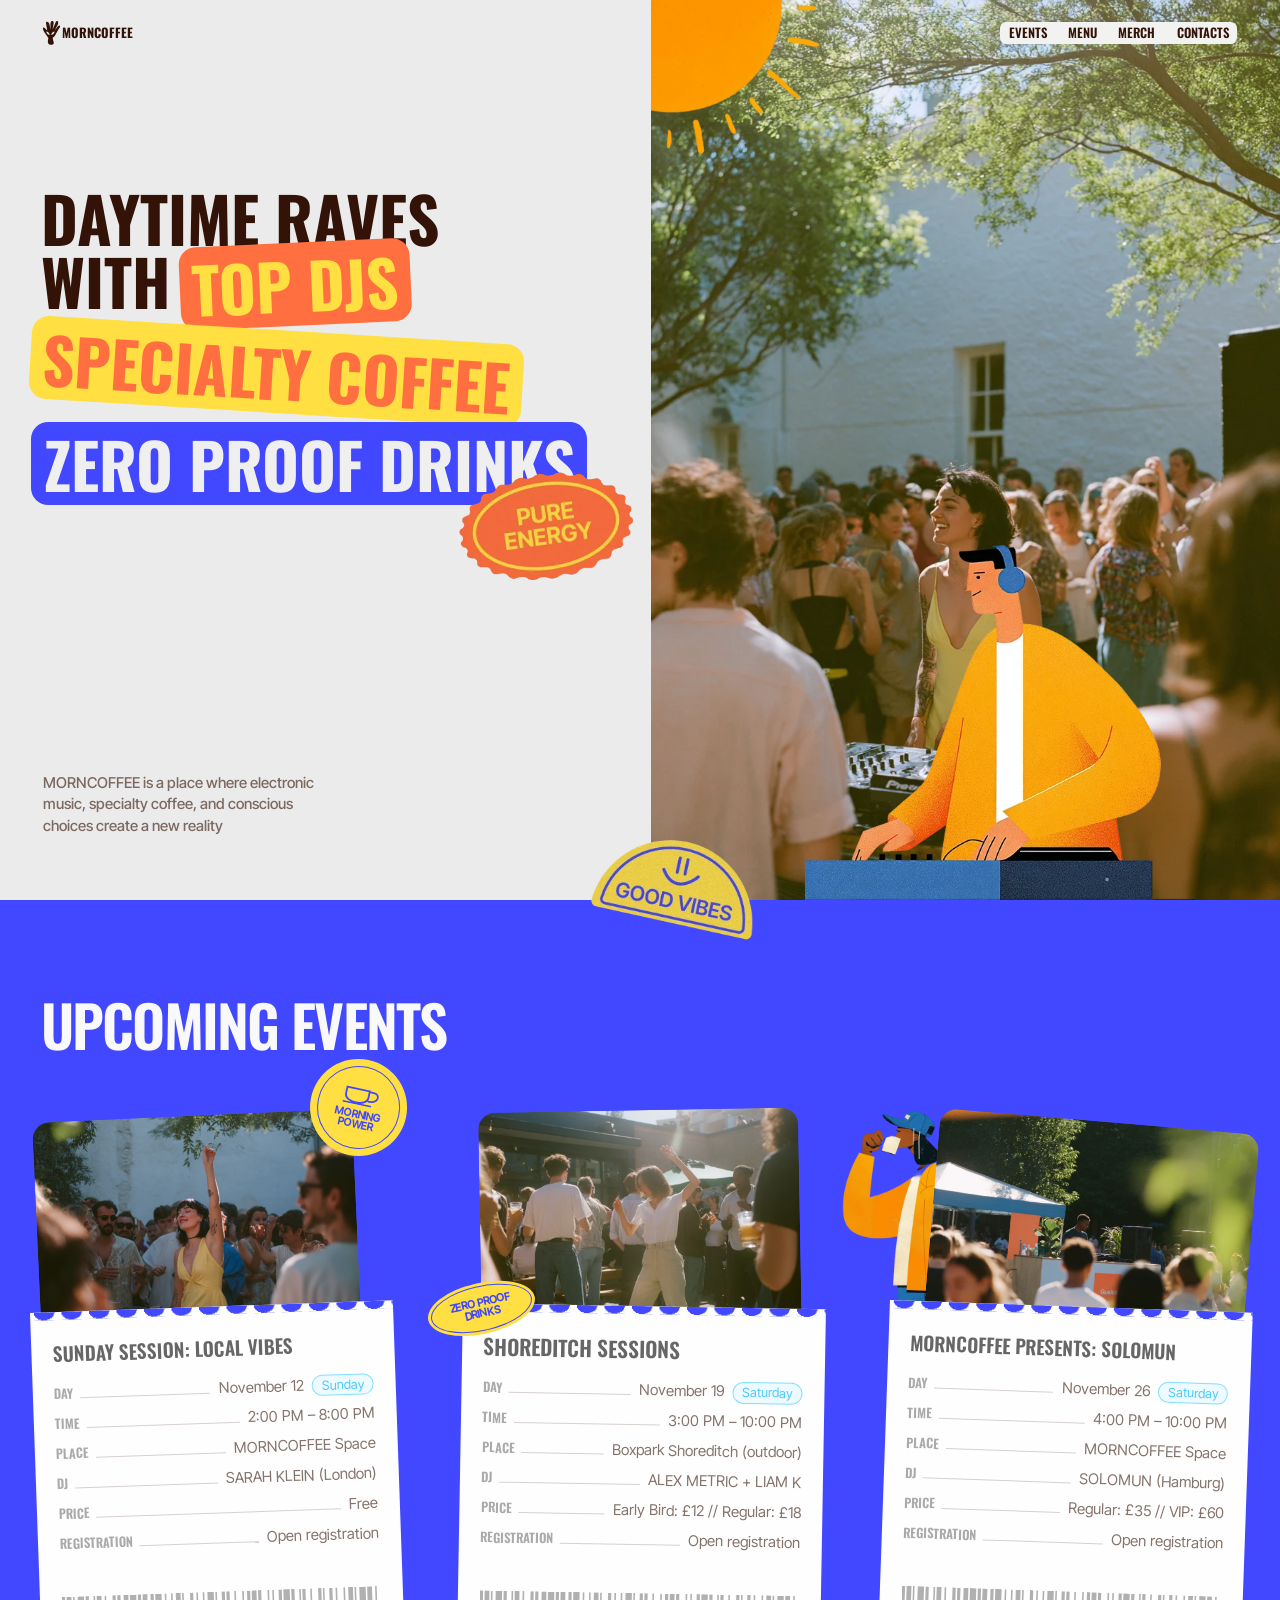
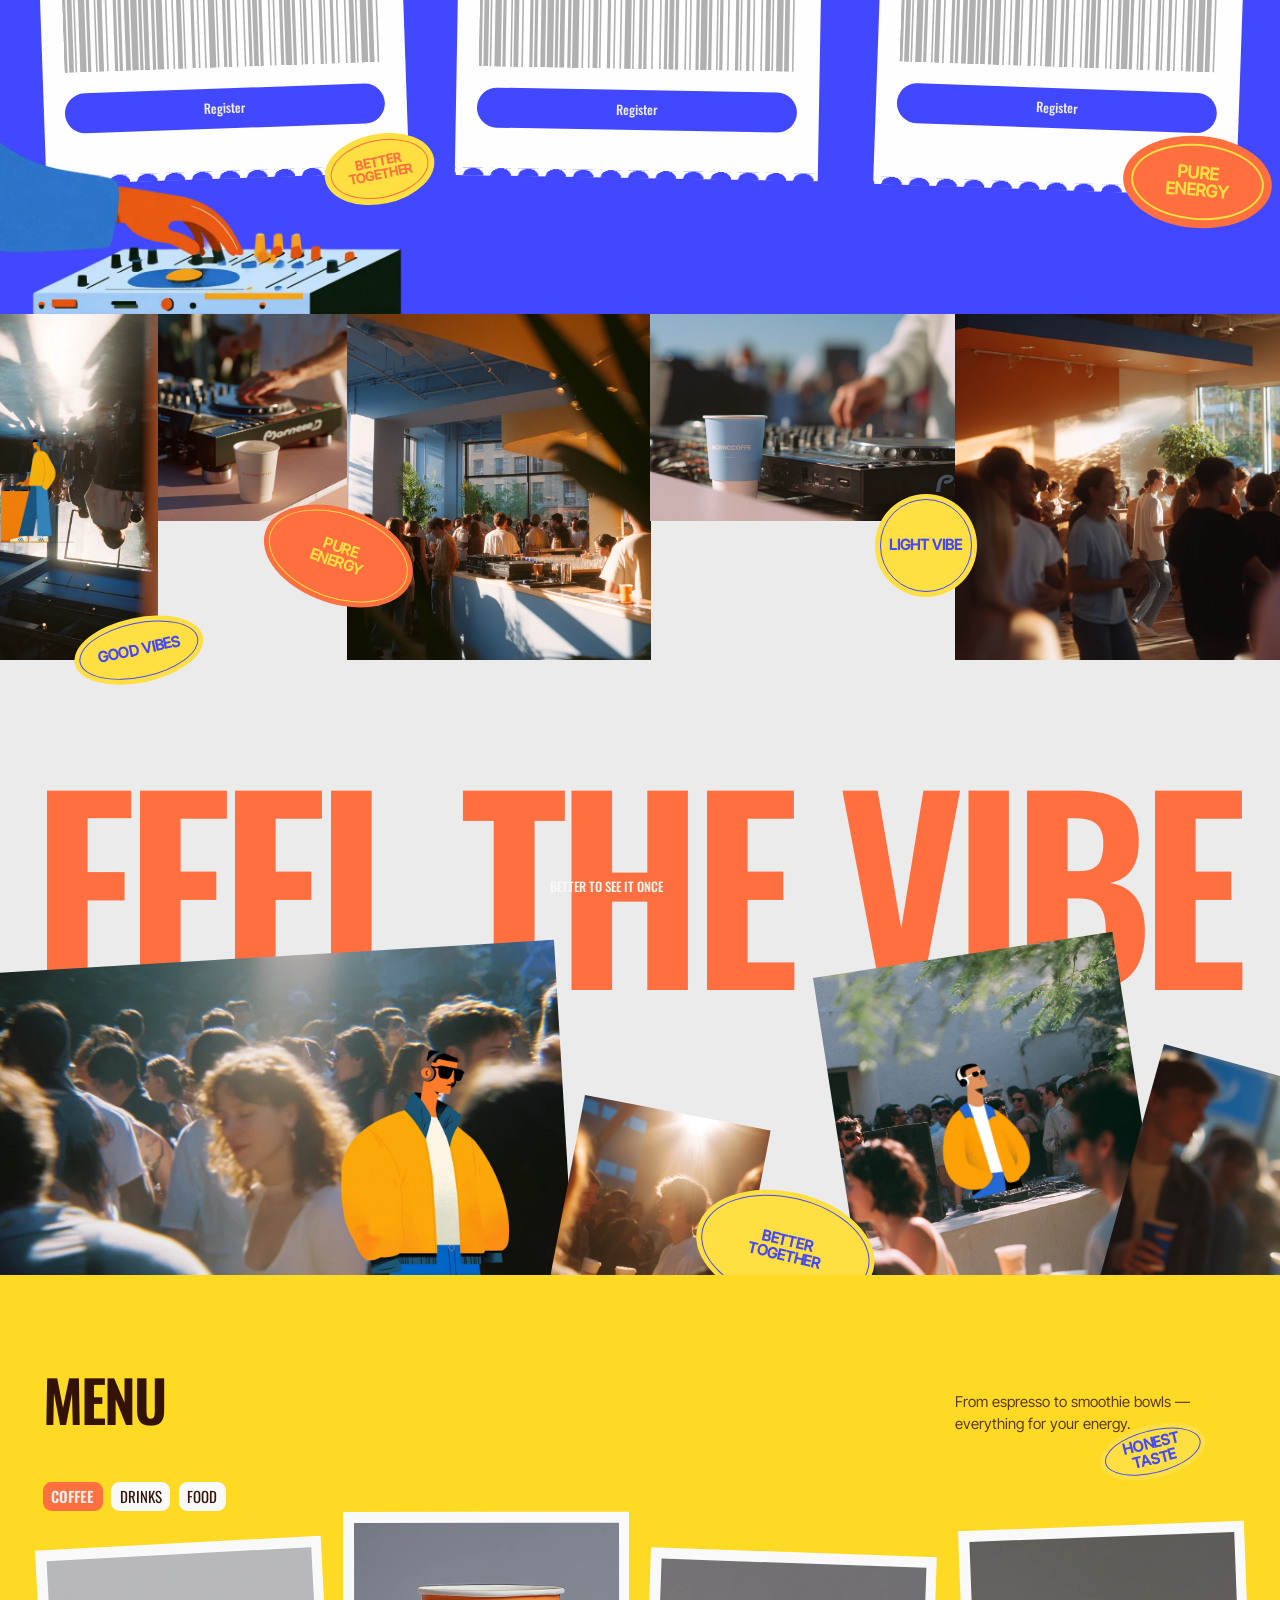
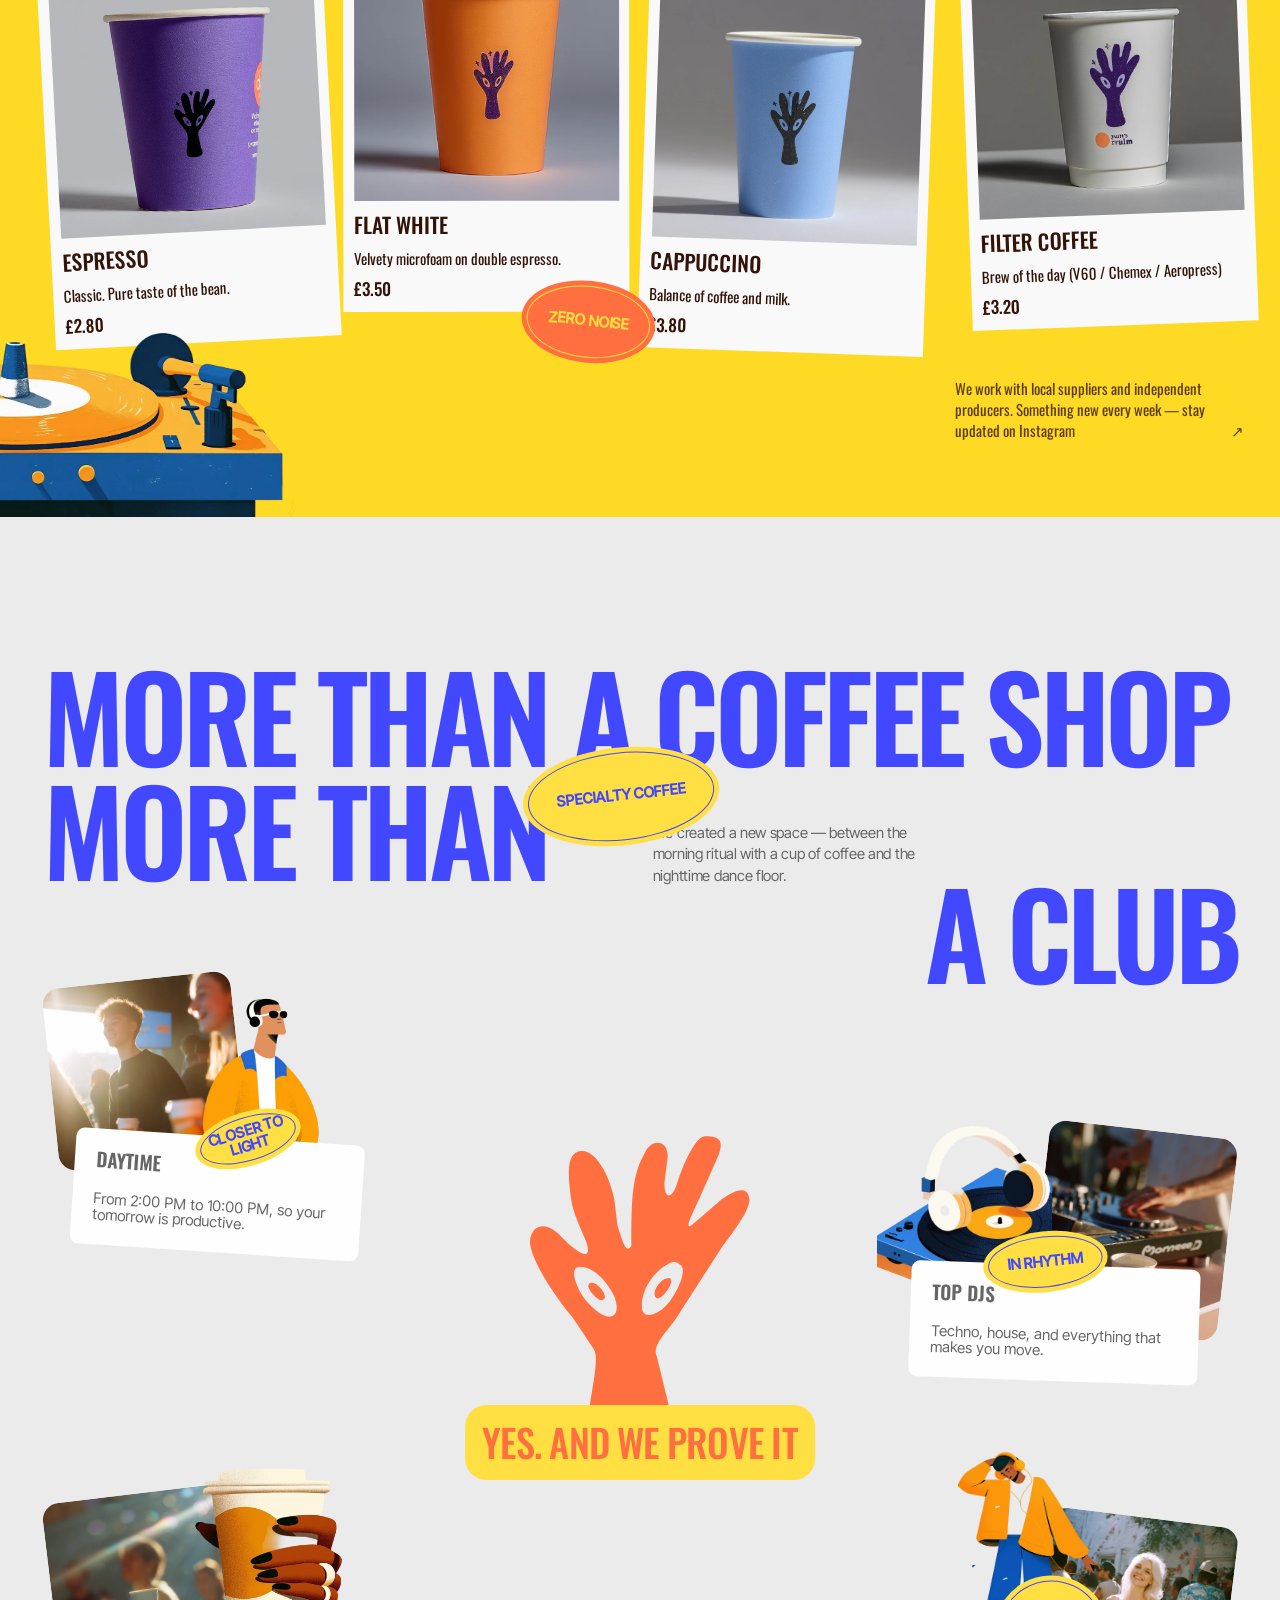
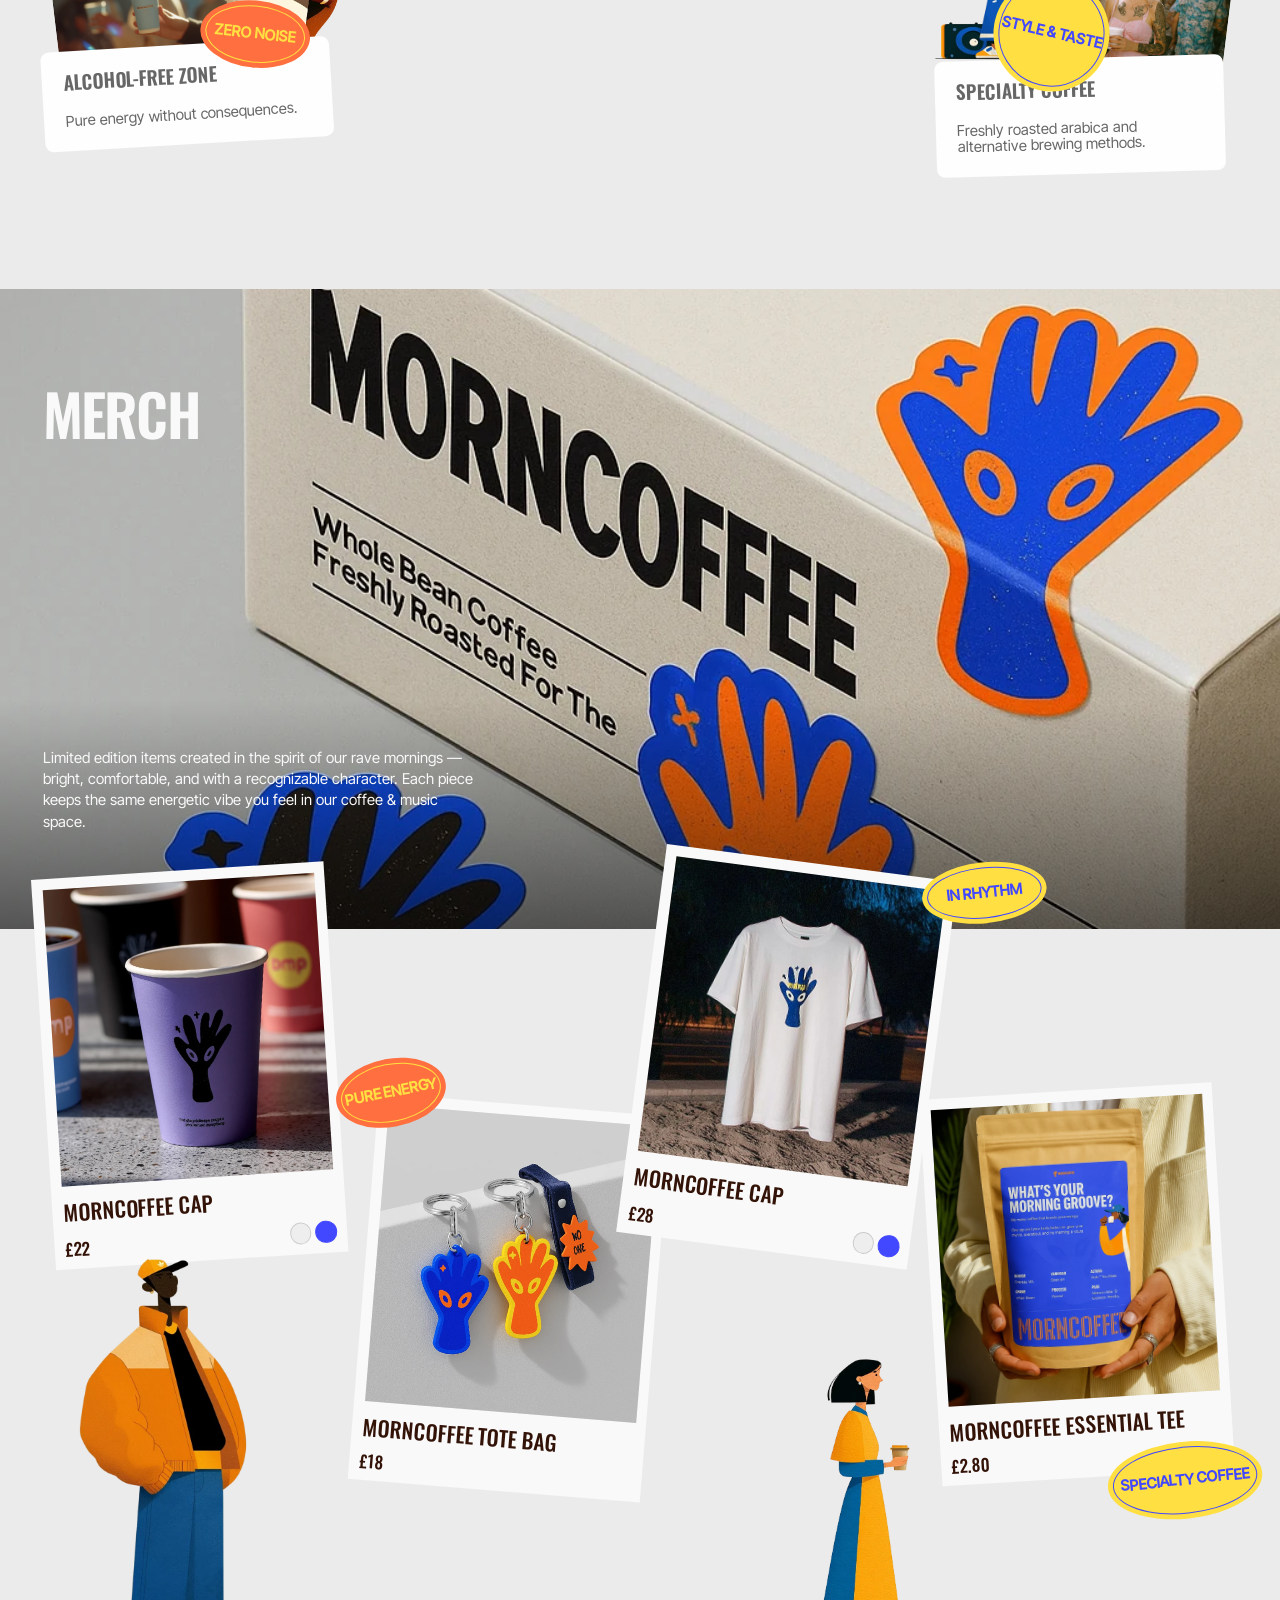
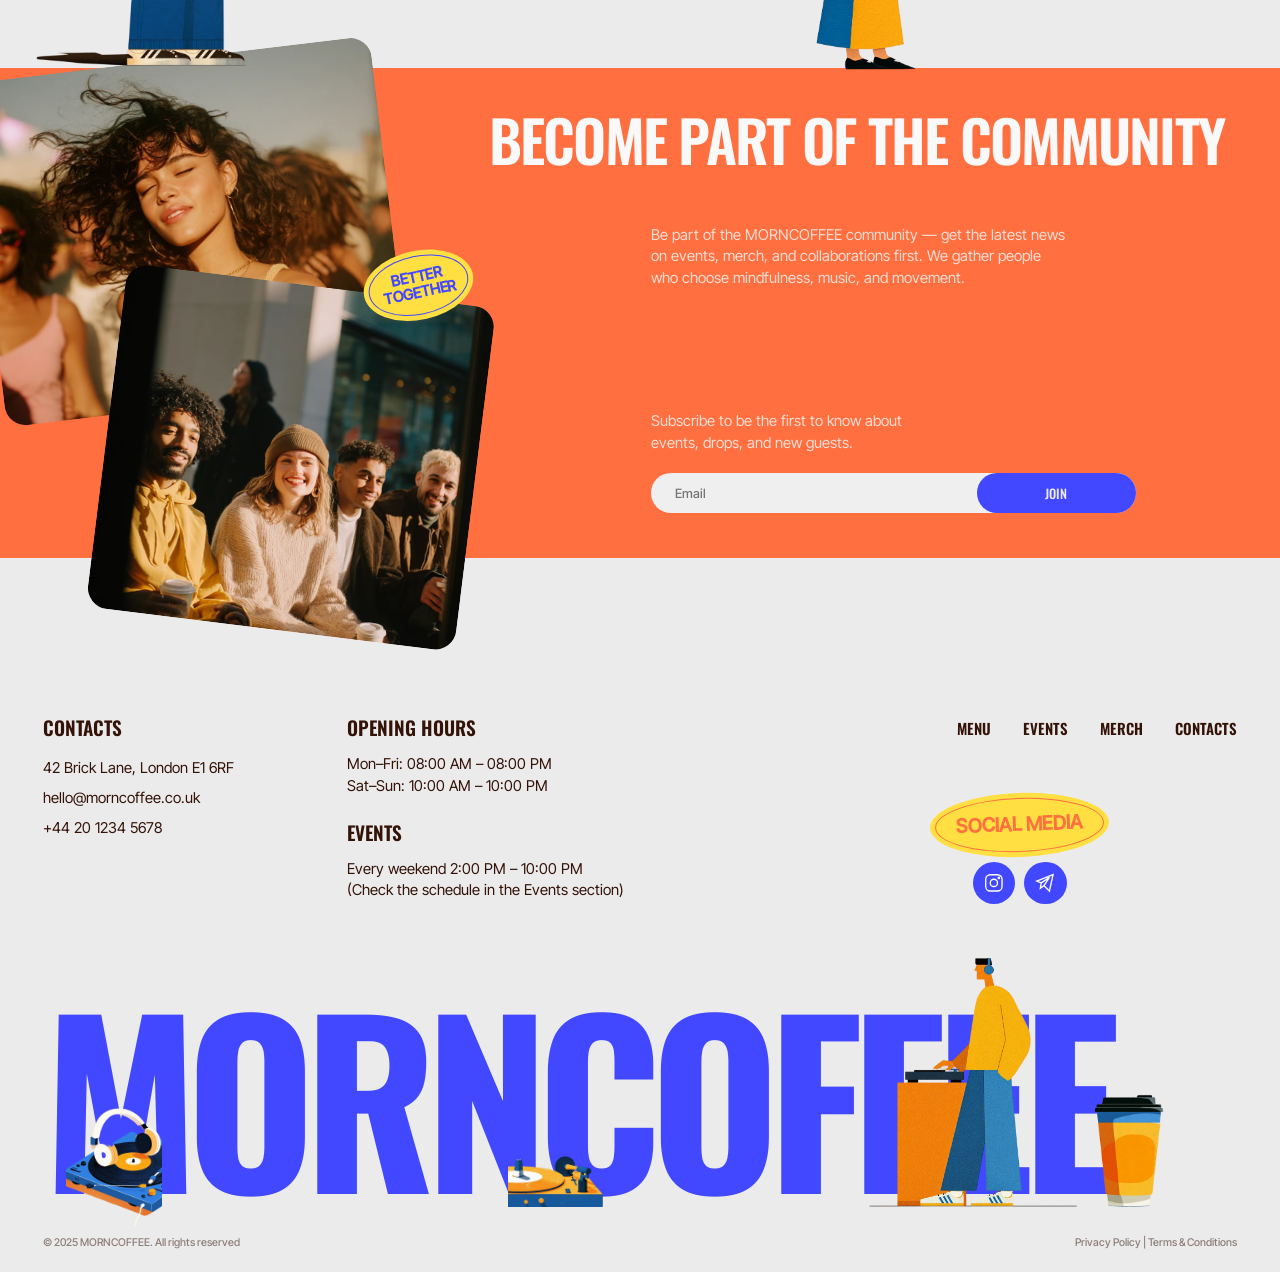
==== index.html @ 31399061 "Version 1: MORNCOFFEE responsive website with event and merch popups" ====
<!doctype html>
<html lang="en">
<head>
  <meta charset="utf-8">
  <meta name="viewport" content="width=device-width, initial-scale=1">
  <meta name="theme-color" content="#ebebeb">
  <meta name="description" content="MORNCOFFEE — daytime raves, top DJs, specialty coffee and zero proof drinks.">
  <title>MORNCOFFEE — Daytime raves & specialty coffee</title>
  <link rel="preload" href="assets/oswald-bold.ttf" as="font" type="font/ttf" crossorigin>
  <link rel="stylesheet" href="styles.css">
  <link rel="stylesheet" href="events.css">
  <link rel="stylesheet" href="page.css">
  <link rel="stylesheet" href="responsive.css">
  <link rel="stylesheet" href="popups.css">
</head>
<body id="top">
  <main>
    <section class="hero" aria-labelledby="hero-title">
      <header class="header">
        <a class="brand" href="./" aria-label="MORNCOFFEE home">
          <svg aria-hidden="true" viewBox="0 0 16 22"><path fill="currentColor" d="M5 21c-1-1 0-4 0-5L1 10C-1 7 0 5 2 7l2 2-1-6C2 0 5 0 6 3l1 5V3c0-4 3-4 3-1l-1 6 3-7c1-2 3-1 2 2l-3 6 3-4c2-2 3 0 1 2l-4 7-2 2 1 4c1 3-4 3-5 1Z"/><path fill="#ebebeb" d="M4 10c-2-1 0 3 2 3 1 0-1-3-2-3m6 0c2-1 0 3-2 3-1 0 1-3 2-3"/></svg>
          <span>MORNCOFFEE</span>
        </a>
        <nav aria-label="Main navigation">
          <a href="#events">Events</a>
          <a href="#menu">Menu</a>
          <a href="#merch">Merch</a>
          <a href="#contacts">Contacts</a>
        </nav>
      </header>
      <div class="copy">
        <h1 id="hero-title">
          <span class="intro">Daytime raves with</span>
          <span class="label djs">top DJs</span>
          <span class="label specialty">specialty coffee</span>
          <span class="label zero">zero proof drinks</span>
        </h1>
        <img class="flower" src="assets/flower.webp" alt="" width="196" height="143">
        <p class="description">MORNCOFFEE is a place where electronic music, specialty coffee, and conscious choices create a new reality</p>
      </div>
      <div class="collage" role="img" aria-label="An open-air daytime rave with an illustrated DJ, sunshine and colorful stickers">
        <img class="rave" src="assets/rave.webp" alt="" width="590" height="600" fetchpriority="high">
        <div class="hand"></div>
        <img class="coffee" src="assets/coffee.webp" alt="" width="379" height="344">
      </div>
      <img class="sticker" src="assets/sticker.webp" alt="" width="170" height="110">
    </section>
    <section class="events" id="events" aria-labelledby="events-title">
      <h2 id="events-title">Upcoming events</h2>
      <img class="event-character" src="assets/event-character.webp" alt="" loading="lazy">
      <div class="event-cards">
        <article class="event-card event-sunday" aria-labelledby="title-sunday">
          <img class="event-photo" src="assets/event-sunday.webp" alt="Sunday Session: Local Vibes" width="300" height="209" loading="lazy">
          <div class="ticket">
            <h3 id="title-sunday">Sunday Session: Local Vibes</h3>
            <dl class="event-details">
              <div><dt>Day</dt><dd>November 12 <span class="day-badge">Sunday</span></dd></div>
              <div><dt>Time</dt><dd>2:00 PM – 8:00 PM</dd></div>
              <div><dt>Place</dt><dd>MORNCOFFEE Space</dd></div>
              <div><dt>DJ</dt><dd>SARAH KLEIN (London)</dd></div>
              <div><dt>Price</dt><dd>Free</dd></div>
              <div><dt>Registration</dt><dd>Open registration</dd></div>
            </dl>
            <div class="barcode" aria-hidden="true"></div>
            <button class="register" type="button" data-event="sunday" aria-label="Register for Sunday Session: Local Vibes">Register</button>
          </div>
        </article>
        <article class="event-card event-shoreditch" aria-labelledby="title-shoreditch">
          <img class="event-photo" src="assets/event-shoreditch.webp" alt="Shoreditch Sessions" width="300" height="209" loading="lazy">
          <div class="ticket">
            <h3 id="title-shoreditch">Shoreditch Sessions</h3>
            <dl class="event-details">
              <div><dt>Day</dt><dd>November 19 <span class="day-badge">Saturday</span></dd></div>
              <div><dt>Time</dt><dd>3:00 PM – 10:00 PM</dd></div>
              <div><dt>Place</dt><dd>Boxpark Shoreditch (outdoor)</dd></div>
              <div><dt>DJ</dt><dd>ALEX METRIC + LIAM K</dd></div>
              <div><dt>Price</dt><dd>Early Bird: £12 // Regular: £18</dd></div>
              <div><dt>Registration</dt><dd>Open registration</dd></div>
            </dl>
            <div class="barcode" aria-hidden="true"></div>
            <button class="register" type="button" data-event="shoreditch" aria-label="Register for Shoreditch Sessions">Register</button>
          </div>
        </article>
        <article class="event-card event-solomun" aria-labelledby="title-solomun">
          <img class="event-photo" src="assets/event-solomun.webp" alt="MORNCOFFEE Presents: Solomun" width="300" height="209" loading="lazy">
          <div class="ticket">
            <h3 id="title-solomun">MORNCOFFEE Presents: Solomun</h3>
            <dl class="event-details">
              <div><dt>Day</dt><dd>November 26 <span class="day-badge">Saturday</span></dd></div>
              <div><dt>Time</dt><dd>4:00 PM – 10:00 PM</dd></div>
              <div><dt>Place</dt><dd>MORNCOFFEE Space</dd></div>
              <div><dt>DJ</dt><dd>SOLOMUN (Hamburg)</dd></div>
              <div><dt>Price</dt><dd>Regular: £35 // VIP: £60</dd></div>
              <div><dt>Registration</dt><dd>Open registration</dd></div>
            </dl>
            <div class="barcode" aria-hidden="true"></div>
            <button class="register" type="button" data-event="solomun" aria-label="Register for MORNCOFFEE Presents: Solomun">Register</button>
          </div>
        </article>
      </div>
      <span class="event-sticker morning" aria-hidden="true"><svg viewBox="0 0 42 23"><path d="M3 5h26v8c0 10-26 10-26 0Zm26 1h5c8 0 8 11-5 11M1 22h33" fill="none" stroke="currentColor" stroke-width="2"/></svg><span>Morning<br>Power</span></span>
      <span class="event-sticker proof" aria-hidden="true">Zero proof<br>drinks</span>
      <span class="event-sticker together" aria-hidden="true">Better<br>Together</span>
      <span class="event-sticker energy" aria-hidden="true">Pure<br>Energy</span>
      <div class="event-turntable" aria-hidden="true"></div>
    </section>
<section class="vibe canvas-section" id="vibe" aria-labelledby="vibe-title"><img class="art-layer vibe-top photo" src="assets/vibe-left.webp" alt="" loading="lazy" style="--x:12.33333cqw;--y:27.00000cqw;--w:21.41667cqw;--h:27.00000cqw;--r:180deg"><img class="art-layer vibe-top photo" src="assets/vibe-coffee.webp" alt="" loading="lazy" style="--x:12.33333cqw;--y:0.00000cqw;--w:14.75000cqw;--h:16.16667cqw;--r:0deg"><img class="art-layer vibe-top photo" src="assets/vibe-dj.webp" alt="" loading="lazy" style="--x:27.08333cqw;--y:0.00000cqw;--w:23.75000cqw;--h:27.00000cqw;--r:0deg"><img class="art-layer vibe-top photo" src="assets/vibe-crowd.webp" alt="" loading="lazy" style="--x:50.75000cqw;--y:0.00000cqw;--w:23.83333cqw;--h:16.16667cqw;--r:0deg"><img class="art-layer vibe-top photo" src="assets/vibe-party.webp" alt="" loading="lazy" style="--x:74.58333cqw;--y:0.00000cqw;--w:29.00000cqw;--h:27.00000cqw;--r:0deg"><img class="art-layer ornament" src="assets/character-dance.webp" alt="" loading="lazy" style="--x:-1.75000cqw;--y:8.25000cqw;--w:8.33333cqw;--h:11.00000cqw;--r:0deg"><h2 id="vibe-title">Feel the vibe</h2><p class="vibe-caption">Better to see it once</p><img class="art-layer vibe-bottom photo" src="assets/vibe-bottom-left.webp" alt="" loading="lazy" style="--x:-4.16667cqw;--y:51.75000cqw;--w:47.50000cqw;--h:27.00000cqw;--r:-3.41deg"><img class="art-layer vibe-bottom photo" src="assets/vibe-bottom-middle.webp" alt="" loading="lazy" style="--x:45.68750cqw;--y:61.01083cqw;--w:14.75000cqw;--h:19.16667cqw;--r:10.84deg"><img class="art-layer vibe-bottom photo" src="assets/vibe-bottom-right.webp" alt="" loading="lazy" style="--x:63.50000cqw;--y:51.88000cqw;--w:23.66667cqw;--h:27.00000cqw;--r:-8.8deg"><img class="art-layer vibe-bottom photo" src="assets/vibe-edge.webp" alt="" loading="lazy" style="--x:90.97417cqw;--y:57.01083cqw;--w:23.75000cqw;--h:22.50000cqw;--r:15.4deg"><img class="art-layer ornament" src="assets/character-vibe.webp" alt="" loading="lazy" style="--x:26.50000cqw;--y:56.33333cqw;--w:14.13333cqw;--h:18.75000cqw;--r:0deg"><img class="art-layer ornament" src="assets/character-cup.webp" alt="" loading="lazy" style="--x:70.58333cqw;--y:58.17917cqw;--w:9.00417cqw;--h:11.95333cqw;--r:-14.01deg"><span class="decal art-layer round" aria-hidden="true" style="--x:68.33333cqw;--y:14.08333cqw;--w:8.00000cqw;--h:8.00000cqw;--r:0deg">Light vibe</span><span class="decal art-layer orange" aria-hidden="true" style="--x:21.91667cqw;--y:13.41667cqw;--w:12.00000cqw;--h:7.41667cqw;--r:19deg">Pure<br>energy</span><span class="decal art-layer " aria-hidden="true" style="--x:5.33333cqw;--y:24.83333cqw;--w:10.25000cqw;--h:5.08333cqw;--r:-12deg">Good vibes</span><span class="decal art-layer " aria-hidden="true" style="--x:55.50000cqw;--y:67.08333cqw;--w:14.16667cqw;--h:8.91667cqw;--r:13deg">Better<br>together</span></section>
<section class="menu-section canvas-section" id="menu" aria-labelledby="menu-title">
<h2 class="section-title" id="menu-title">Menu</h2>
<p class="menu-intro">From espresso to smoothie bowls — everything for your energy.</p>
<div class="menu-tabs" role="tablist" aria-label="Menu categories">
<button id="tab-coffee" role="tab" aria-selected="true" aria-controls="menu-coffee" data-category="coffee">Coffee</button>
<button id="tab-drinks" role="tab" aria-selected="false" aria-controls="menu-drinks" tabindex="-1" data-category="drinks">Drinks</button>
<button id="tab-food" role="tab" aria-selected="false" aria-controls="menu-food" tabindex="-1" data-category="food">Food</button>
</div><div class="menu-grid" id="menu-coffee" role="tabpanel" aria-labelledby="tab-coffee"><article class="menu-card"><div class="menu-photo espresso" role="img" aria-label="Espresso" style="background-image:url(assets/espresso.webp)"></div><h3>Espresso</h3><p>Classic. Pure taste of the bean.</p><span class="price">£2.80</span></article><article class="menu-card"><div class="menu-photo flat-white" role="img" aria-label="Flat White" style="background-image:url(assets/flat-white.webp)"></div><h3>Flat White</h3><p>Velvety microfoam on double espresso.</p><span class="price">£3.50</span></article><article class="menu-card"><div class="menu-photo cappuccino" role="img" aria-label="Cappuccino" style="background-image:url(assets/cappuccino.webp)"></div><h3>Cappuccino</h3><p>Balance of coffee and milk.</p><span class="price">£3.80</span></article><article class="menu-card"><div class="menu-photo filter" role="img" aria-label="Filter Coffee" style="background-image:url(assets/filter.webp)"></div><h3>Filter Coffee</h3><p>Brew of the day (V60 / Chemex / Aeropress)</p><span class="price">£3.20</span></article></div><div class="menu-empty" id="menu-drinks" role="tabpanel" aria-labelledby="tab-drinks" hidden><h3>Zero proof drinks</h3><p>Drinks menu coming soon.</p></div><div class="menu-empty" id="menu-food" role="tabpanel" aria-labelledby="tab-food" hidden><h3>Food</h3><p>Food menu coming soon.</p></div>
<p class="menu-note">We work with local suppliers and independent producers. Something new every week — stay updated on Instagram <span aria-hidden="true">↗</span></p><img class="art-layer menu-illustration ornament" src="assets/character-menu.webp" alt="" loading="lazy" style="--x:-1.50000cqw;--y:50.08333cqw;--w:26.33333cqw;--h:15.91667cqw;--r:0deg"><span class="decal art-layer " aria-hidden="true" style="--x:85.50000cqw;--y:12.83333cqw;--w:8.41667cqw;--h:4.16667cqw;--r:-14deg">Honest taste</span><span class="decal art-layer orange" aria-hidden="true" style="--x:41.08333cqw;--y:46.83333cqw;--w:10.50000cqw;--h:6.41667cqw;--r:6deg">Zero noise</span></section>
<section class="about canvas-section" id="about" aria-labelledby="about-title">
<h2 id="about-title"><span>More than a coffee shop</span><span>More than</span><span>a club</span></h2>
<p class="about-intro">We created a new space — between the morning ritual with a cup of coffee and the nighttime dance floor.</p>
<div class="mascot"><svg viewBox="0 0 206 283" aria-hidden="true"><path fill="currentColor" fill-rule="evenodd" d="M164 0C157 0 146 19 138 44C134 58 126 61 126 44L129 20C130 3 114 2 108 15C96 36 95 55 95 103C90 111 87 99 82 84L79 59C74 35 61 13 48 14C34 15 35 35 39 62C42 77 50 91 53 100C59 119 44 109 30 95C17 80 2 81 0 98C-1 113 22 149 40 170L60 200C65 209 58 235 55 261C52 282 81 285 109 282C134 282 137 275 130 252L119 207C113 195 132 181 142 163L180 104C194 85 209 66 205 56C202 46 190 52 180 59L151 84C145 87 151 75 159 58L175 22C184 2 176 0 164 0ZM129 120C113 129 104 147 105 161C105 172 120 169 131 155C140 143 148 123 140 120C136 117 133 118 129 120ZM45 123C37 124 43 144 55 157C73 177 87 171 79 150C73 137 58 120 45 123ZM126 134C118 139 114 149 119 152C124 154 138 134 130 133ZM55 139C52 142 66 159 70 152C72 147 60 133 55 139Z"/></svg></div>
<p class="about-proof">Yes. And we prove it</p><img class="art-layer about-image day-image photo" src="assets/about-day.webp" alt="" loading="lazy" style="--x:3.16667cqw;--y:36.97417cqw;--w:14.75000cqw;--h:14.26500cqw;--r:-6.06deg"><img class="art-layer ornament" src="assets/character-cup.webp" alt="" loading="lazy" style="--x:14.33333cqw;--y:35.50000cqw;--w:12.11333cqw;--h:16.08167cqw;--r:0deg"><img class="art-layer about-image dj-image photo" src="assets/vibe-coffee.webp" alt="" loading="lazy" style="--x:82.13500cqw;--y:47.00000cqw;--w:14.75000cqw;--h:15.84000cqw;--r:6.53deg"><img class="art-layer ornament" src="assets/character-music.webp" alt="" loading="lazy" style="--x:68.50000cqw;--y:46.08333cqw;--w:13.66667cqw;--h:18.16667cqw;--r:0deg"><img class="art-layer about-image drink-image photo" src="assets/about-drink.webp" alt="" loading="lazy" style="--x:3.16667cqw;--y:77.16833cqw;--w:14.75000cqw;--h:14.26500cqw;--r:-6.82deg"><img class="art-layer ornament" src="assets/character-drink.webp" alt="" loading="lazy" style="--x:14.50000cqw;--y:73.41667cqw;--w:13.50000cqw;--h:14.25000cqw;--r:0deg"><img class="art-layer about-image coffee-image photo" src="assets/about-coffee.webp" alt="" loading="lazy" style="--x:82.22167cqw;--y:77.25000cqw;--w:14.75000cqw;--h:11.95167cqw;--r:7.07deg"><img class="art-layer ornament" src="assets/character-coffee.webp" alt="" loading="lazy" style="--x:72.33333cqw;--y:71.33333cqw;--w:14.50000cqw;--h:19.16667cqw;--r:0deg"><article class="about-card about-day"><h3>Daytime</h3><p>From 2:00 PM to 10:00 PM, so your tomorrow is productive.</p></article><article class="about-card about-djs"><h3>Top DJs</h3><p>Techno, house, and everything that makes you move.</p></article><article class="about-card about-drink"><h3>Alcohol-free zone</h3><p>Pure energy without consequences.</p></article><article class="about-card about-coffee"><h3>Specialty coffee</h3><p>Freshly roasted arabica and alternative brewing methods.</p></article><span class="decal art-layer " aria-hidden="true" style="--x:40.50000cqw;--y:18.83333cqw;--w:15.41667cqw;--h:7.66667cqw;--r:-6deg">Specialty coffee</span><span class="decal art-layer " aria-hidden="true" style="--x:76.58333cqw;--y:56.33333cqw;--w:9.75000cqw;--h:4.75000cqw;--r:-6deg">In rhythm</span><span class="decal art-layer " aria-hidden="true" style="--x:14.66667cqw;--y:47.83333cqw;--w:8.50000cqw;--h:4.25000cqw;--r:-17deg">Closer to light</span><span class="decal art-layer orange" aria-hidden="true" style="--x:15.91667cqw;--y:84.25000cqw;--w:8.58333cqw;--h:5.25000cqw;--r:6deg">Zero noise</span><span class="decal art-layer round" aria-hidden="true" style="--x:78.75000cqw;--y:81.83333cqw;--w:9.08333cqw;--h:9.08333cqw;--r:13deg">Style & taste</span></section>
<section class="merch canvas-section" id="merch" aria-labelledby="merch-title">
<div class="merch-cover"></div><h2 class="section-title" id="merch-title">Merch</h2>
<p class="merch-intro">Limited edition items created in the spirit of our rave mornings — bright, comfortable, and with a recognizable character. Each piece keeps the same energetic vibe you feel in our coffee &amp; music space.</p>
<div class="merch-grid"><article class="product cap-white"><button class="product-view" data-product="cap-white" aria-label="View MORNCOFFEE Cap"><span class="product-photo" style="background-image:url(assets/cap-white.webp)"></span><h3>MORNCOFFEE Cap</h3></button><div class="product-meta"><span>£22</span><span class="swatches" aria-label="Available colors"><span class="swatch cream" title="Cream"></span><span class="swatch blue" title="Blue"></span></span></div></article><article class="product tote"><button class="product-view" data-product="tote" aria-label="View MORNCOFFEE Tote Bag"><span class="product-photo" style="background-image:url(assets/tote.webp)"></span><h3>MORNCOFFEE Tote Bag</h3></button><div class="product-meta"><span>£18</span></div></article><article class="product cap-blue"><button class="product-view" data-product="cap-blue" aria-label="View MORNCOFFEE Cap"><span class="product-photo" style="background-image:url(assets/cap-blue.webp)"></span><h3>MORNCOFFEE Cap</h3></button><div class="product-meta"><span>£28</span><span class="swatches" aria-label="Available colors"><span class="swatch cream" title="Cream"></span><span class="swatch blue" title="Blue"></span></span></div></article><article class="product tee"><button class="product-view" data-product="tee" aria-label="View MORNCOFFEE Essential Tee"><span class="product-photo" style="background-image:url(assets/tee.webp)"></span><h3>MORNCOFFEE Essential Tee</h3></button><div class="product-meta"><span>£2.80</span></div></article></div><img class="art-layer ornament merch-figure-left" src="assets/character-merch-left.webp" alt="" loading="lazy" style="--x:0.33333cqw;--y:74.16667cqw;--w:26.16667cqw;--h:34.66667cqw;--r:0deg"><img class="art-layer ornament merch-figure-right" src="assets/character-merch.webp" alt="" loading="lazy" style="--x:55.25000cqw;--y:79.16667cqw;--w:24.08333cqw;--h:32.00000cqw;--r:0deg"><span class="decal art-layer orange" aria-hidden="true" style="--x:25.75000cqw;--y:61.00000cqw;--w:8.66667cqw;--h:5.33333cqw;--r:-11deg">Pure energy</span><span class="decal art-layer " aria-hidden="true" style="--x:71.83333cqw;--y:45.33333cqw;--w:9.75000cqw;--h:4.75000cqw;--r:-6deg">In rhythm</span><span class="decal art-layer " aria-hidden="true" style="--x:86.25000cqw;--y:90.66667cqw;--w:12.08333cqw;--h:6.00000cqw;--r:-6deg">Specialty coffee</span></section>
<section class="community canvas-section" id="community" aria-labelledby="community-title">
<h2 class="section-title" id="community-title">Become part of the community</h2>
<p class="community-copy"><span>Be part of the MORNCOFFEE community — get the latest news on events, merch, and collaborations first.</span> <span>We gather people who choose mindfulness, music, and movement.</span> <span class="mobile-community-line">All the most interesting updates are in our newsletter and social media.</span></p>
<div class="signup"><p>Subscribe to be the first to know about events, drops, and new guests.</p><form id="newsletter"><label class="sr-only" for="email">Email</label><input id="email" name="email" type="email" placeholder="Email" autocomplete="email" required><button type="submit">Join</button></form><p class="form-status" id="newsletter-status" role="status"></p></div><img class="art-layer community-photo photo" src="assets/community-one.webp" alt="" loading="lazy" style="--x:-2.66667cqw;--y:1.27417cqw;--w:31.75000cqw;--h:27.00000cqw;--r:-6.83deg"><img class="art-layer community-photo photo" src="assets/community-two.webp" alt="" loading="lazy" style="--x:9.98583cqw;--y:15.25000cqw;--w:29.00000cqw;--h:27.00000cqw;--r:7.06deg"><span class="decal art-layer " aria-hidden="true" style="--x:27.91667cqw;--y:15.24667cqw;--w:8.66667cqw;--h:5.41667cqw;--r:-12deg">Better together</span></section>
<footer class="footer canvas-section" id="contacts">
<div class="footer-contact"><h2>Contacts</h2><address>42 Brick Lane, London E1 6RF<br><a href="mailto:hello@morncoffee.co.uk">hello@morncoffee.co.uk</a><br><a href="tel:+442012345678">+44 20 1234 5678</a></address></div>
<div class="footer-hours"><h2>Opening hours</h2><p>Mon–Fri: 08:00 AM – 08:00 PM<br>Sat–Sun: 10:00 AM – 10:00 PM</p><h2>Events</h2><p>Every weekend 2:00 PM – 10:00 PM<br><a href="#events">(Check the schedule in the Events section)</a></p></div>
<nav class="footer-nav" aria-label="Footer navigation"><a href="#menu">Menu</a><a href="#events">Events</a><a href="#merch">Merch</a><a href="#contacts">Contacts</a></nav>
<div class="social-block"><span class="social-label">Social media</span><div class="social-buttons"><button data-social="Instagram" aria-label="Instagram"><svg viewBox="0 0 24 24" aria-hidden="true"><rect x="3" y="3" width="18" height="18" rx="5"/><circle cx="12" cy="12" r="4"/><circle cx="17.5" cy="6.5" r=".7"/></svg></button><button data-social="Telegram" aria-label="Telegram"><svg viewBox="0 0 24 24" aria-hidden="true"><path d="m3 10 18-7-4 18-6-6-4 3 1-6Zm5 2 9-6-6 9"/></svg></button></div></div>
<a class="footer-wordmark" href="#top" aria-label="MORNCOFFEE — back to top">MORNCOFFEE</a><img class="art-layer footer-character ornament" src="assets/character-music.webp" alt="" loading="lazy" style="--x:5.16667cqw;--y:42.16667cqw;--w:7.50000cqw;--h:10.00000cqw;--r:0deg"><img class="art-layer footer-character ornament" src="assets/character-menu.webp" alt="" loading="lazy" style="--x:39.66667cqw;--y:45.66667cqw;--w:8.28583cqw;--h:5.00000cqw;--r:0deg"><img class="art-layer footer-character ornament" src="assets/character-dance.webp" alt="" loading="lazy" style="--x:65.75000cqw;--y:27.41667cqw;--w:20.16667cqw;--h:26.75000cqw;--r:0deg"><img class="art-layer footer-character ornament" src="assets/footer-person.webp" alt="" loading="lazy" style="--x:85.41667cqw;--y:41.66667cqw;--w:5.50000cqw;--h:9.00000cqw;--r:0deg"><div class="footer-legal"><span>© 2025 MORNCOFFEE. All rights reserved</span><span><button data-legal="Privacy Policy">Privacy Policy</button> | <button data-legal="Terms &amp; Conditions">Terms &amp; Conditions</button></span></div></footer>
  </main>
  <dialog aria-labelledby="panel-title">
    <button class="close" aria-label="Close" type="button">×</button>
    <h2 id="panel-title"></h2>
    <div id="panel-content"></div>
  </dialog>
  <script src="script.js"></script>
</body>
</html>
---- styles.css ----
@font-face{font-family:Oswald;src:url('assets/oswald-bold.ttf') format('truetype');font-weight:700;font-display:swap}
@font-face{font-family:'Inter Tight';src:url('assets/inter-tight-medium.ttf') format('truetype');font-weight:500;font-display:swap}
:root{color-scheme:light;--paper:#ebebeb;--ink:#331308;--orange:#ff6f3f;--yellow:#ffdf42;--blue:#4248ff}
*{box-sizing:border-box}body{margin:0;background:var(--paper);color:var(--ink);font-family:'Inter Tight',sans-serif}button,a{-webkit-tap-highlight-color:transparent}button{cursor:pointer}a{color:inherit}button:focus-visible,a:focus-visible{outline:3px solid var(--orange);outline-offset:5px}
.hero{position:relative;width:100%;container-type:inline-size;min-height:50vw;background:var(--paper);isolation:isolate}
.header{position:absolute;inset:0 0 auto;z-index:3;display:flex;align-items:center;justify-content:space-between;padding:1.66667cqw 3.33333cqw}
.brand{display:flex;gap:.16667cqw;align-items:center;text-decoration:none;font-family:Oswald,sans-serif;font-weight:700;font-size:1cqw;line-height:1.4}.brand svg{width:1.33333cqw;height:1.83333cqw}
nav{display:flex;gap:1.66667cqw;padding:.16667cqw .66667cqw;border-radius:.5cqw;background:#f2f2f0}nav button{border:0;padding:0;background:none;font:700 1cqw/1.4 Oswald,sans-serif;text-transform:uppercase;color:var(--ink)}nav button:hover{color:var(--blue)}
.copy{position:relative;width:50.83333cqw;height:50cqw}h1{margin:0;font-family:Oswald,sans-serif;font-weight:700;font-size:4.93cqw;line-height:1;text-transform:uppercase}.intro{position:absolute;left:3.21875cqw;top:6.3525cqw;width:35.7092cqw;line-height:1}.label{position:absolute;display:block;white-space:nowrap;padding:.76583cqw .9575cqw;border-radius:1.34029cqw;transform-origin:0 0}.djs{left:13.93917cqw;top:11.20083cqw;transform:rotate(-2.58deg);color:var(--yellow);background:var(--orange)}.specialty{left:2.57917cqw;top:16.4725cqw;transform:rotate(3.52deg);color:var(--orange);background:var(--yellow)}.zero{left:2.45167cqw;top:24.82917cqw;color:#efefef;background:var(--blue)}
.flower{position:absolute;left:34.5cqw;top:27cqw;width:16.33333cqw;height:11.91667cqw;object-fit:cover}.description{position:absolute;left:3.33333cqw;top:41.75cqw;width:23.16667cqw;margin:0;font-size:1.16667cqw;line-height:1.42857;font-weight:500;opacity:.6}
.collage{position:absolute;left:50.83333cqw;top:0;width:49.16667cqw;height:50cqw;overflow:hidden}.rave{position:absolute;inset:0;width:100%;height:100%;object-fit:cover}.coffee{position:absolute;left:12.08333cqw;top:21.33333cqw;width:31.58333cqw;height:28.66667cqw;object-fit:cover}.hand{position:absolute;left:12.48667cqw;top:-15.33333cqw;width:25.91667cqw;height:26.75cqw;transform:rotate(78.76deg);transform-origin:0 0;background:url('assets/hand.webp') 50% 51.32% / 111.5% 143.51% no-repeat}.sticker{position:absolute;z-index:2;left:46cqw;top:44cqw;width:14.16667cqw;height:9.16667cqw;object-fit:cover}
dialog{width:min(520px,calc(100% - 32px));border:0;border-radius:16px;padding:36px;background:var(--paper);color:var(--ink)}dialog::backdrop{background:#33130880;backdrop-filter:blur(5px)}dialog h2{font:700 36px/1.1 Oswald,sans-serif;text-transform:uppercase;margin:0 30px 24px 0}dialog p{font-size:16px;line-height:1.5}dialog .close{position:absolute;right:18px;top:12px;border:0;background:none;color:var(--ink);font-size:30px}dialog a{text-underline-offset:4px}.item{padding:14px 0;border-top:1px solid #33130825}.item strong{display:block;margin-bottom:4px}.item p{margin:0;opacity:.7}
@media(min-width:1600px){.hero{max-width:1600px;min-height:800px;margin-inline:auto}}
@media(max-width:650px){.hero{min-height:0;padding-bottom:0}.header{position:relative;padding:20px;gap:16px;flex-wrap:wrap}.brand{font-size:13px;gap:3px}.brand svg{width:16px;height:22px}nav{gap:16px;padding:4px 8px;border-radius:6px}nav button{font-size:12px}.copy{width:100%;height:103cqw}h1{font-size:9.7cqw}.intro{left:6cqw;top:5cqw;width:74cqw}.label{padding:1.65cqw 2cqw;border-radius:2.8cqw}.djs{left:29cqw;top:15cqw}.specialty{left:4.5cqw;top:28cqw}.zero{left:4.5cqw;top:47cqw}.flower{left:68cqw;top:62cqw;width:30cqw;height:21.9cqw}.description{left:6cqw;top:77cqw;width:60cqw;font-size:14px;line-height:20px}.collage{position:relative;left:0;width:100%;height:101.6949cqw}.coffee{left:24.5763cqw;top:43.3898cqw;width:64.2373cqw;height:58.3051cqw}.hand{left:25.3966cqw;top:-31.1864cqw;width:52.7119cqw;height:54.4068cqw}.sticker{top:auto;bottom:89cqw;left:68cqw;width:29cqw;height:18.765cqw}}
@media(prefers-reduced-motion:no-preference){nav button{transition:color .15s}dialog[open]{animation:appear .18s ease-out}@keyframes appear{from{opacity:0;transform:translateY(8px)}to{opacity:1;transform:translateY(0)}}}

/* Keep the artwork proportional, even in a short browser window. */
.hero{height:100svh;min-height:max(600px,min(50vw,800px))}
.copy,.collage{height:100%}
.coffee{top:auto;bottom:0}
.description{top:auto;bottom:7%}
.sticker{top:auto;bottom:-3.16667cqw}
@media(min-width:651px){
 h1{position:absolute;inset:0 0 auto;height:50cqw;top:max(0px,calc((100% - 50cqw)/2 - 2cqw))}
 .flower{top:calc(max(0px,(100% - 50cqw)/2 - 2cqw) + 27cqw)}
}
---- events.css ----
@font-face{font-family:Oswald;src:url('assets/oswald-semibold.ttf') format('truetype');font-weight:600;font-display:swap}
@font-face{font-family:Oswald;src:url('assets/oswald-medium.ttf') format('truetype');font-weight:500;font-display:swap}
@font-face{font-family:'Inter Tight';src:url('assets/inter-tight-regular.ttf') format('truetype');font-weight:400;font-display:swap}
.hero{z-index:1}
nav a{font:600 1cqw/1.4 Oswald,sans-serif;text-decoration:none;text-transform:uppercase}nav a:hover{color:var(--blue)}
.events{container-type:inline-size;position:relative;isolation:isolate;overflow:hidden;background:var(--blue);min-height:79.25vw;color:#f9f9f9;scroll-margin-top:0}
.events>h2{position:absolute;left:3.16667cqw;top:7.5cqw;margin:0;font:600 4.5cqw/1 Oswald,sans-serif;letter-spacing:-.03em;text-transform:uppercase}
.event-card{position:absolute;width:28.33333cqw}.event-sunday{left:2.33333cqw;top:17.41667cqw}.event-shoreditch{left:36.16667cqw;top:16.66667cqw}.event-solomun{left:69.525cqw;top:16.25cqw}
.event-photo{display:block;width:25cqw;height:17.41667cqw;object-fit:cover;border-radius:1.33333cqw;transform-origin:0 0}.event-sunday .event-photo{height:16.91667cqw;margin-left:.13cqw;transform:rotate(-2.59deg)}.event-shoreditch .event-photo{margin-left:1.16667cqw;transform:rotate(-1deg)}.event-solomun .event-photo{margin-left:4.02cqw;transform:rotate(4.82deg)}
.ticket{position:relative;display:flex;flex-direction:column;background:#fefefe;color:var(--ink);padding:2.4775cqw 1.66667cqw 2.3cqw;min-height:36.9cqw;transform-origin:0 0;margin-top:-2.08333cqw}
.event-sunday .ticket{transform:rotate(-2deg)}.event-shoreditch .ticket{transform:rotate(1deg);margin-top:-2.57833cqw}.event-solomun .ticket{transform:rotate(2deg);margin-top:-2.39417cqw;min-height:37.81417cqw}
.ticket::before,.ticket::after{content:"";position:absolute;left:0;right:0;height:.66cqw;background:radial-gradient(ellipse .82cqw .66cqw at 1.087cqw 0,var(--blue) 97%,transparent 100%) 0 0/2.15cqw .66cqw repeat-x;pointer-events:none}.ticket::before{top:0}.ticket::after{bottom:0;transform:rotate(180deg)}
.ticket h3{font:600 1.5cqw/1 Oswald,sans-serif;text-transform:uppercase;color:#666;margin:0 0 1.66667cqw}.event-shoreditch h3{font-size:1.66667cqw}
.event-details{margin:0;display:flex;flex-direction:column;gap:.66667cqw}.event-details>div{display:flex;align-items:baseline;gap:.66667cqw}.event-details dt{font:600 1cqw/1.41667 Oswald,sans-serif;text-transform:uppercase;color:#aaa;display:flex;align-items:baseline;gap:.5cqw;flex:1;white-space:nowrap}.event-details dt::after{content:"";min-width:0;flex:1;border-bottom:1px solid #d7d1ce}.event-details dd{margin:0;color:#85736c;font:400 1.16667cqw/1.42857 'Inter Tight',sans-serif;white-space:nowrap;display:flex;align-items:center;gap:.66667cqw}.day-badge{border:1px solid #83deff;border-radius:100px;background:#edfaff;color:#4ccaf8;font-size:1cqw;line-height:1;padding:.25cqw .66667cqw}
.barcode{height:5.956cqw;flex-shrink:0;margin:3.29cqw .08333cqw 1.64cqw;background:url('assets/barcode.svg') center/100% 100% no-repeat;opacity:.3}
.register{border:0;width:100%;height:3.08333cqw;flex-shrink:0;border-radius:100px;background:var(--blue);color:#eee;font:500 1cqw/1.4 Oswald,sans-serif}.register:hover{background:#3035d8}.register:focus-visible{outline-color:var(--orange)}
.event-character{position:absolute;left:64.08333cqw;top:14.25cqw;width:13.66667cqw;height:18.16667cqw;object-fit:cover}
.event-sticker{position:absolute;display:flex;align-items:center;justify-content:center;text-align:center;font:bold 1cqw/1 'Inter Tight',sans-serif;text-transform:uppercase;pointer-events:none;z-index:2}.proof{left:33.38cqw;top:29.95cqw;width:8.495cqw;height:4.0025cqw;border-radius:50%;background:var(--yellow);color:var(--blue);outline:1px solid var(--blue);outline-offset:-.35cqw;transform:rotate(-12.6deg);font-size:.835cqw}.together{left:25.3333cqw;top:65.1633cqw;width:8.6633cqw;height:5.4383cqw;transform:rotate(-11.63deg);color:var(--orange);background:var(--yellow);border-radius:50%;outline:1px solid var(--orange);outline-offset:-.6cqw}.energy{left:87.7183cqw;top:65.3333cqw;width:11.6675cqw;height:7.19cqw;transform:rotate(4.4deg);background:var(--orange);color:var(--yellow);border-radius:50%;outline:2px solid var(--yellow);outline-offset:-.8cqw;font-size:1.315cqw}
.morning{left:24.2458cqw;top:12.4217cqw;width:7.61cqw;height:7.61cqw;transform:rotate(11.94deg);border-radius:50%;background:var(--yellow);color:var(--blue);outline:1px solid var(--blue);outline-offset:-.65cqw;flex-direction:column;gap:.35cqw;font-size:.817cqw}.morning svg{width:3.1533cqw;height:1.5792cqw}.event-turntable{position:absolute;left:-.75cqw;top:61.91667cqw;width:34.16667cqw;height:17.41667cqw;background:url('assets/event-bottom.webp') 0% 45.12%/100% 259.92% no-repeat;pointer-events:none;z-index:3}
@media(min-width:1600px){.events{max-width:1600px;min-height:1268px;margin-inline:auto}}
@media(max-width:800px){
 .events{padding:64px 24px 170px;min-height:0;overflow:hidden}.events>h2{position:relative;left:auto;top:auto;font-size:42px;max-width:300px;margin-bottom:70px}.event-cards{display:flex;flex-direction:column;gap:65px;align-items:center}.event-card{position:relative;left:auto;top:auto;width:min(340px,100%)}.event-photo{width:88.235%;height:209px;border-radius:16px}.event-sunday .event-photo{height:203px;margin-left:2px}.event-shoreditch .event-photo{margin-left:12px}.event-solomun .event-photo{margin-left:28px}.ticket{padding:30px 20px 28px;min-height:443px;margin-top:-25px}.event-shoreditch .ticket,.event-solomun .ticket{margin-top:-30px;min-height:443px}.ticket::before,.ticket::after{height:8px;background:radial-gradient(ellipse 10px 8px at 13px 0,var(--blue) 97%,transparent 100%) 0 0/26px 8px repeat-x}.ticket h3{font-size:18px;margin-bottom:20px}.event-shoreditch h3{font-size:20px}.event-details{gap:8px}.event-details>div{gap:8px}.event-details dt{font-size:12px;gap:6px}.event-details dd{font-size:14px;gap:6px;white-space:normal;text-align:right;max-width:75%}.day-badge{font-size:12px;padding:3px 6px;white-space:nowrap}.barcode{height:71px;margin:39px 1px 20px}.register{height:40px;font-size:13px}.event-character{width:110px;height:146px;left:auto;right:-14px;top:95px}.morning{left:auto;right:35px;top:150px;width:80px;height:80px;font-size:10px;outline-offset:-7px;gap:4px}.morning svg{width:36px;height:20px}.proof{left:20px;top:900px;width:105px;height:50px;font-size:10px;outline-offset:-4px}.together{left:auto;right:12px;top:740px;width:104px;height:65px;font-size:12px;outline-offset:-7px}.energy{left:auto;right:20px;top:auto;bottom:125px;width:130px;height:78px;font-size:15px;outline-offset:-9px}.event-turntable{left:-9px;top:auto;bottom:0;width:340px;height:174px}
}
@media(max-width:650px){nav a{font-size:12px}}
@media(prefers-reduced-motion:no-preference){html{scroll-behavior:smooth}.register{transition:background .15s}}
---- page.css ----
/* Shared layout units retain the 1200px artboard proportions. */
@font-face{font-family:Oswald;src:url('assets/oswald-regular.ttf') format('truetype');font-weight:400;font-display:swap}
.canvas-section{position:relative;container-type:inline-size;isolation:isolate;max-width:1600px;margin-inline:auto}
.art-layer{position:absolute;left:var(--x);top:var(--y);width:var(--w);height:var(--h);transform:rotate(var(--r,0deg));transform-origin:0 0;object-fit:cover}
.ornament,.decal{pointer-events:none}.decal{display:flex;align-items:center;justify-content:center;text-align:center;text-transform:uppercase;font:bold 1.15cqw/1.05 'Inter Tight',sans-serif;background:var(--yellow);color:var(--blue);border-radius:50%;outline:1px solid currentColor;outline-offset:-.5cqw;z-index:3;padding:.5cqw}.decal.orange{color:var(--yellow);background:var(--orange)}.decal.round{border-radius:50%}
.section-title{margin:0;font:600 4.5cqw/1 Oswald,sans-serif;letter-spacing:-.03em;text-transform:uppercase;position:absolute;top:7.5cqw;left:3.33333cqw}
.vibe{height:75.08333vw;max-height:1201.333px;overflow:hidden}.vibe h2{position:absolute;left:2.5cqw;top:34.5cqw;width:99.58cqw;margin:0;color:var(--orange);font:600 19.23cqw/1 Oswald,sans-serif;letter-spacing:-.05em;text-transform:uppercase;white-space:nowrap}.vibe-caption{position:absolute;left:43cqw;top:44.1cqw;z-index:2;margin:0;color:#f9f9f9;font:500 1cqw/1.4 Oswald,sans-serif;text-transform:uppercase}.vibe-bottom{z-index:1}.vibe .ornament{z-index:2}
.menu-section{height:65.75vw;max-height:1052px;background:#ffda24;overflow:hidden}.menu-intro{position:absolute;right:6.25cqw;top:9.16667cqw;width:19.16667cqw;margin:0;font-size:1.16667cqw;line-height:1.42857;opacity:.8}.menu-tabs{position:absolute;left:3.33333cqw;top:16.16667cqw;display:flex;gap:.66667cqw}.menu-tabs button{border:0;border-radius:.66667cqw;background:#f9f9f9;padding:.33333cqw .66667cqw;font:400 1.16667cqw/1.4 Oswald,sans-serif;color:var(--ink);text-transform:uppercase}.menu-tabs button[aria-selected=true]{background:var(--orange);color:#efefef;font-weight:600}
.menu-grid{position:absolute;left:2.75cqw;right:2.75cqw;top:18.5cqw;display:grid;grid-template-columns:repeat(4,minmax(0,1fr));gap:1.667cqw}.menu-card{padding:.83333cqw;display:flex;flex-direction:column;background:#f9f9f9;height:31.25cqw;gap:.66667cqw;transform-origin:0 0}.menu-card:nth-child(1){transform:translateY(3.03cqw) rotate(-3.03deg)}.menu-card:nth-child(2){transform:rotate(-.06deg)}.menu-card:nth-child(3){transform:translateY(2.75cqw) rotate(2.01deg)}.menu-card:nth-child(4){transform:translateY(1.51cqw) rotate(-2.14deg)}.menu-photo{flex:1;min-height:0;background-size:cover;background-position:center}.menu-photo.flat-white{background-size:129.87% 165.91%;background-position:50% 62.53%}.menu-photo.cappuccino{background-size:100% 125.69%;background-position:0% 61.69%}.menu-photo.filter{background-size:113.95% 147.84%;background-position:50% 71%}.menu-card h3{margin:0;font:500 1.66667cqw/1.4 Oswald,sans-serif;text-transform:uppercase}.menu-card p{margin:0;font:400 1.16667cqw/1.4 Oswald,sans-serif}.price{font:500 1.33333cqw/1.4 Oswald,sans-serif}.menu-note{position:absolute;right:3.33333cqw;top:54.91667cqw;width:22.08333cqw;margin:0;font:400 1.16667cqw/1.4 Oswald,sans-serif;opacity:.8}.menu-note span{position:absolute;right:-.5cqw;bottom:0}.menu-illustration{object-fit:cover;object-position:0 61.31%;height:15.92cqw}.menu-empty{position:absolute;top:25cqw;left:10cqw;right:10cqw;padding:4cqw;border:1px solid #33130830;text-align:center}.menu-empty h3{font:500 3cqw Oswald,sans-serif;text-transform:uppercase}.menu-empty p{font-size:1.5cqw}[hidden]{display:none!important}
.about{height:107.16667vw;max-height:1714.667px;overflow:hidden}.about h2{margin:0;color:var(--blue);font:600 9.16667cqw/1 Oswald,sans-serif;letter-spacing:-.04em;text-transform:uppercase}.about h2 span{position:absolute;white-space:nowrap}.about h2 span:nth-child(1){left:3.33333cqw;top:10.83333cqw}.about h2 span:nth-child(2){left:3.33333cqw;top:19.75cqw}.about h2 span:nth-child(3){right:3.33333cqw;top:27.83333cqw}.about-intro{position:absolute;left:51cqw;top:23.91667cqw;width:20.5cqw;font:400 1.16667cqw/1.43 'Inter Tight',sans-serif;color:#666;margin:0;letter-spacing:-.02em}.mascot{position:absolute;left:41.41667cqw;top:48.33333cqw;width:17.16667cqw;height:23.60417cqw;color:var(--orange)}.mascot svg{width:100%;height:100%}.about-proof{position:absolute;left:50%;top:69.355cqw;transform:translateX(-50%);margin:0;background:var(--yellow);color:var(--orange);padding:.83333cqw 1.33333cqw;border-radius:1.66667cqw;white-space:nowrap;font:500 3cqw/1.4 Oswald,sans-serif;text-transform:uppercase;letter-spacing:-.02em}.about-image{border-radius:1.33333cqw}.about-card{position:absolute;width:22.58333cqw;padding:1.66667cqw;background:#fefefe;border-radius:.66667cqw;color:#666;transform-origin:0 0}.about-card h3{font:600 1.5cqw/1 Oswald,sans-serif;margin:0 0 1.66667cqw;text-transform:uppercase}.about-card p{font:400 1.16667cqw/1.1 'Inter Tight',sans-serif;margin:0}.about-day{left:6cqw;top:47.66667cqw;transform:rotate(3.78deg)}.about-djs{left:71.24167cqw;top:58.03083cqw;transform:rotate(1.97deg)}.about-drink{left:3.125cqw;top:88.76167cqw;transform:rotate(-3.41deg)}.about-coffee{left:72.96417cqw;top:89.485cqw;transform:rotate(-1.6deg)}
.merch{height:107.75vw;max-height:1724px;z-index:1}.merch-cover{position:absolute;inset:0 0 auto;height:50cqw;background:linear-gradient(transparent 64%,#0008),url('assets/merch-cover.webp') 0 .4%/100% 200% no-repeat}.merch .section-title{color:#f9f9f9}.merch-intro{position:absolute;left:3.33333cqw;top:35.83333cqw;width:33.91667cqw;font-size:1.16667cqw;line-height:1.43;color:#f9f9f9;margin:0}.product{position:absolute;width:22.91667cqw;padding:.83333cqw;background:#f9f9f9;transform-origin:0 0;z-index:1}.product.cap-white{left:2.39083cqw;top:46.18417cqw;transform:rotate(-3.68deg)}.product.tote{left:29.6125cqw;top:62.83333cqw;transform:rotate(4.64deg)}.product.cap-blue{left:52.1175cqw;top:43.38833cqw;transform:rotate(7.47deg)}.product.tee{left:71.83167cqw;top:63.3825cqw;transform:rotate(-3.48deg)}.product-view{border:0;padding:0;text-align:left;background:none;display:block;width:100%;color:inherit}.product-photo{display:block;width:100%;height:23.25cqw;background:#efefef center/cover no-repeat}.cap-white .product-photo{background-size:100% 128.48%;background-position:0% 79.58%}.product h3{margin:.83333cqw 0;font:500 1.66667cqw/1.4 Oswald,sans-serif;text-transform:uppercase}.product-meta{display:flex;align-items:center;justify-content:space-between;font:500 1.33333cqw/1 Oswald,sans-serif}.swatches{display:flex;gap:.33333cqw}.swatch{display:block;width:1.66667cqw;height:1.66667cqw;border-radius:50%;border:1px solid #ccc}.swatch.cream{background:#eee}.swatch.blue{background:var(--blue);border-color:var(--blue)}.merch-figure-left,.merch-figure-right{z-index:2}
.community{height:38.25vw;max-height:612px;background:var(--orange)}.community .section-title{left:38.16667cqw;top:3.33333cqw;color:#f9f9f9;white-space:nowrap}.community-copy{position:absolute;left:50.83333cqw;top:12.25cqw;width:32.75cqw;font-size:1.16667cqw;line-height:1.43;color:#f9f9f9;opacity:.8;margin:0}.signup{position:absolute;left:50.83333cqw;top:26.83333cqw;width:37.91667cqw;color:#f9f9f9}.signup>p{font-size:1.16667cqw;line-height:1.43;max-width:22cqw;margin:0 0 1.5cqw;opacity:.8}#newsletter{display:flex;position:relative}#newsletter input{width:100%;min-width:0;border:0;border-radius:100px;background:#efefef;color:var(--ink);height:3.08333cqw;padding:.83333cqw 14cqw .83333cqw 1.91667cqw;font:500 1cqw 'Inter Tight',sans-serif}#newsletter button{position:absolute;right:0;top:0;height:100%;width:12.436cqw;border:0;border-radius:100px;background:var(--blue);color:#eee;font:500 1cqw Oswald,sans-serif;text-transform:uppercase}.signup .form-status{max-width:none;font-size:1cqw;margin:.7cqw 0 0}.community-photo{border-radius:1.66667cqw}.sr-only{position:absolute;width:1px;height:1px;padding:0;margin:-1px;overflow:hidden;clip:rect(0,0,0,0);white-space:nowrap;border:0}
.footer{height:55.83333vw;max-height:893.333px;overflow:hidden}.footer-contact{position:absolute;left:3.33333cqw;top:12.5cqw;width:20cqw}.footer h2{margin:0 0 1.33333cqw;font:600 1.5cqw/1 Oswald,sans-serif;text-transform:uppercase}.footer p,.footer address{font:400 1.16667cqw/1.43 'Inter Tight',sans-serif;margin:0 0 2cqw}.footer address{line-height:2}.footer a{text-decoration:none}.footer a:hover{text-decoration:underline}.footer-hours{position:absolute;left:27.08333cqw;top:12.5cqw;width:25cqw}.footer-nav{position:absolute;right:3.33333cqw;top:12.5cqw;background:none;padding:0;gap:2.5cqw}.footer-nav a{font:600 1.16667cqw/1.4 Oswald,sans-serif}.social-block{position:absolute;left:71.66667cqw;top:18.33333cqw;width:16cqw;text-align:center}.social-label{display:inline-flex;align-items:center;justify-content:center;width:14cqw;height:5cqw;border-radius:50%;background:var(--yellow);color:var(--orange);font:bold 1.5cqw/1 'Inter Tight',sans-serif;text-transform:uppercase;transform:rotate(-2deg);outline:1px solid var(--orange);outline-offset:-.5cqw}.social-buttons{display:flex;gap:.66667cqw;justify-content:center;margin-top:.4cqw}.social-buttons button{width:3.33333cqw;height:3.33333cqw;display:grid;place-items:center;border:0;background:var(--blue);border-radius:50%;color:white}.social-buttons svg{width:1.7cqw;fill:none;stroke:currentColor;stroke-width:1.5}.footer-wordmark{position:absolute;left:3.33333cqw;top:33.25cqw;font:700 17.3cqw/1 Oswald,sans-serif;letter-spacing:-.055em;color:var(--blue);white-space:nowrap}.footer-character{z-index:2}.footer-legal{position:absolute;left:3.33333cqw;right:3.33333cqw;bottom:1.66667cqw;display:flex;justify-content:space-between;opacity:.5;font:500 .83333cqw/1.4 'Inter Tight',sans-serif}.footer-legal button{border:0;padding:0;background:none;font:inherit;color:inherit}.product-dialog-image{display:block;max-width:100%;max-height:45vh;object-fit:contain;margin:0 auto 20px}
@media(max-width:800px){
 .canvas-section{max-height:none}.section-title{position:relative;left:auto;top:auto;font-size:42px}.art-layer{pointer-events:none}.decal{font-size:11px;outline-offset:-5px;padding:6px}
 .vibe{height:760px;overflow:hidden}.vibe .vibe-top{height:180px;width:150px;top:0;left:auto}.vibe .vibe-top:nth-child(1){left:-60px;top:180px}.vibe .vibe-top:nth-child(2){left:70px;height:140px}.vibe .vibe-top:nth-child(3){left:210px}.vibe .vibe-top:nth-child(4){left:350px;height:140px}.vibe .vibe-top:nth-child(5){left:450px}.vibe h2{left:4%;top:270px;width:92%;font-size:18.4vw}.vibe-caption{left:0;right:0;text-align:center;top:calc(270px + 10vw);font-size:11px}.vibe .vibe-bottom{top:500px;width:210px;height:230px}.vibe .vibe-bottom:nth-of-type(7){left:-30px;width:280px}.vibe .vibe-bottom:nth-of-type(8){left:240px;top:560px;width:130px}.vibe .vibe-bottom:nth-of-type(9){left:370px}.vibe .vibe-bottom:nth-of-type(10){display:none}.vibe .ornament{display:none}.vibe .decal{width:95px;height:55px;top:170px;left:50px}.vibe .decal:nth-last-child(2){top:440px;left:20px}.vibe .decal:last-child{top:640px;left:auto;right:20px}.vibe .decal.round{left:auto;right:25px;top:120px;width:75px;height:75px}
 .menu-section{height:auto;padding:60px 24px 200px}.menu-intro{position:relative;right:auto;top:auto;width:250px;font-size:14px;margin:24px 0}.menu-tabs{position:relative;left:auto;top:auto;gap:8px;margin-bottom:36px}.menu-tabs button{padding:7px 14px;border-radius:8px;font-size:15px}.menu-grid{position:relative;left:auto;right:auto;top:auto;grid-template-columns:repeat(2,minmax(0,1fr));gap:24px 16px}.menu-card{height:330px;padding:10px;gap:8px}.menu-card:nth-child(n){transform:rotate(-2deg)}.menu-card:nth-child(even){transform:rotate(2deg)}.menu-card h3{font-size:20px}.menu-card p{font-size:14px}.price{font-size:16px}.menu-note{position:relative;right:auto;top:auto;width:240px;max-width:100%;margin:50px 0 0 auto;font-size:14px}.menu-illustration{left:-18px;top:auto;bottom:0;width:230px;height:140px}.menu-section>.decal{display:none}.menu-empty{position:relative;left:auto;right:auto;top:auto;min-height:280px;padding:32px}.menu-empty h3{font-size:30px}.menu-empty p{font-size:16px}
 .about{height:auto;padding:72px 24px 60px;display:grid;grid-template-columns:1fr 1fr;gap:24px}.about h2{grid-column:1/-1;font-size:8.8vw;line-height:1.03}.about h2 span{position:static!important;display:block}.about h2 span:nth-child(3){text-align:right}.about-intro{position:static;width:auto;font-size:14px;grid-column:1/-1;max-width:300px;margin-left:auto}.mascot{position:static;width:140px;height:193px;grid-column:1/-1;margin:10px auto}.about-proof{position:static;transform:none;grid-column:1/-1;width:max-content;max-width:100%;margin:-35px auto 25px;font-size:24px;padding:8px 12px;border-radius:12px;z-index:2}.about-card{position:relative;left:auto;top:auto;width:auto;padding:20px;transform:rotate(-2deg);min-height:160px}.about-card:nth-of-type(even){transform:rotate(2deg)}.about-card h3{font-size:18px;margin:0 0 18px}.about-card p{font-size:14px;line-height:1.4}.about-image{display:none}.about .ornament{display:none}.about>.decal{display:none}
 .merch{height:auto;padding-bottom:80px;overflow:hidden}.merch-cover{height:480px;background-size:cover,cover;background-position:center}.merch .section-title{padding:60px 24px 0}.merch-intro{position:relative;left:auto;top:auto;width:auto;max-width:420px;margin:220px 24px 35px;font-size:14px}.merch-grid{position:relative;display:grid;grid-template-columns:repeat(2,minmax(0,1fr));gap:35px 20px;margin:0 24px}.product{position:relative!important;left:auto!important;top:auto!important;width:auto;padding:10px;transform:rotate(-3deg)!important}.product:nth-child(even){transform:rotate(3deg)!important}.product-photo{height:230px}.product h3{font-size:19px;margin:10px 0}.product-meta{font-size:16px}.swatches{gap:4px}.swatch{width:17px;height:17px}.merch>.ornament,.merch>.decal{display:none}
 .community{height:auto;padding:60px 24px 330px;overflow:hidden}.community .section-title{position:relative;left:auto;top:auto;font-size:40px;white-space:normal;max-width:540px}.community-copy{position:relative;left:auto;top:auto;width:auto;max-width:420px;font-size:14px;margin-top:30px}.signup{position:relative;left:auto;top:auto;width:100%;max-width:455px;margin-top:35px}.signup>p{font-size:14px;max-width:290px;margin-bottom:18px}#newsletter input{height:44px;font-size:14px;padding:12px 105px 12px 20px}#newsletter button{width:95px;font-size:14px}.signup .form-status{font-size:13px;margin-top:10px}.community-photo{top:auto;bottom:0;width:240px;height:205px;border-radius:15px}.community-photo:nth-of-type(1){left:-25px;bottom:30px}.community-photo:nth-of-type(2){left:150px;bottom:-30px}.community>.decal{top:auto;bottom:180px;left:auto;right:15px;width:100px;height:60px}
 .footer{height:auto;display:grid;grid-template-columns:1fr 1fr;gap:30px;padding:60px 24px 24px}.footer-contact,.footer-hours{position:static;width:auto}.footer h2{font-size:18px;margin:0 0 16px}.footer p,.footer address{font-size:13px;line-height:1.7;margin-bottom:25px}.footer-nav{position:static;grid-column:1/-1;justify-content:space-between;gap:16px}.footer-nav a{font-size:14px}.social-block{position:static;grid-column:1/-1;width:auto}.social-label{width:155px;height:60px;font-size:16px;outline-offset:-6px}.social-buttons{gap:8px;margin-top:8px}.social-buttons button{width:40px;height:40px}.social-buttons svg{width:22px}.footer-wordmark{position:relative;left:auto;top:auto;grid-column:1/-1;font-size:16vw;margin:30px -12px 0;letter-spacing:-.055em;text-align:center}.footer-character{display:none}.footer-legal{position:static;grid-column:1/-1;gap:12px;flex-wrap:wrap;font-size:10px}
}
@media(max-width:450px){.menu-grid,.merch-grid{grid-template-columns:1fr;gap:35px;max-width:290px;margin-inline:auto}.menu-card{height:375px}.product-photo{height:279px}.about{grid-template-columns:1fr}.about-card{max-width:300px;width:100%;margin:auto;min-height:0}.footer{grid-template-columns:1fr}.footer-contact,.footer-hours{grid-column:1/-1}.vibe{height:620px}.vibe h2{top:245px}.vibe-caption{top:calc(245px + 10vw)}.vibe .vibe-bottom{top:410px;height:190px}.vibe .vibe-bottom:nth-of-type(8){top:430px}.vibe .decal:nth-last-child(2){top:370px}.vibe .decal:last-child{top:545px}}
@media(prefers-reduced-motion:no-preference){.product-view .product-photo{transition:filter .2s}.product-view:hover .product-photo{filter:brightness(1.04)}}
---- responsive.css ----
.mobile-community-line{display:none}
/* Mobile artboard LR-0, 375px wide. Horizontal galleries preserve card sizes. */
@media(max-width:650px){
 .hero{display:flex;flex-direction:column;height:100svh;min-height:max(568px,151.467vw);overflow:clip}
 .header{position:absolute;inset:0 0 auto;padding:20px 4cqw;gap:8px;flex-wrap:nowrap}.brand{font-size:10px;gap:2px}.brand svg{width:12px;height:17px}.header nav{gap:clamp(8px,3vw,20px);padding:2px 8px}.header nav a{font-size:10px}
 .collage{position:relative;order:-1;left:0;top:0;width:100%;height:auto;min-height:71.733cqw;flex:1}.coffee{width:59.936cqw;height:54.4cqw;left:20cqw;bottom:0;top:auto}.hand{display:none}.rave{object-position:center 70%}
 .copy{flex:none;width:100%;height:79.733cqw}.hero h1{position:static;font-size:9.067cqw;line-height:1}.intro{left:4cqw;top:5.333cqw;width:61.867cqw}.label{padding:1.6cqw 2.133cqw;border-radius:3.733cqw}.djs{left:24.533cqw;top:14.336cqw}.specialty{left:3.152cqw;top:23.733cqw}.zero{left:2.4cqw;top:39.2cqw}.flower{left:70.667cqw;top:24.8cqw;width:33.344cqw;height:24.327cqw}.description{left:4cqw;top:56.8cqw;bottom:auto;width:92cqw;font-size:3.2cqw;line-height:1.42;opacity:1}.sticker{left:78cqw;top:auto;bottom:76cqw;width:21.32cqw;height:13.8cqw}
 .events{height:782px;min-height:0;padding:60px 0 0}.events>h2{font-size:32px;margin:0 15px 24px;max-width:none}.event-cards{display:flex;flex-direction:row;align-items:flex-start;gap:40px;overflow-x:auto;overscroll-behavior-x:contain;scroll-snap-type:x mandatory;padding:12px 22px 32px 16px;scroll-padding-left:16px}.event-card{flex:0 0 290px;width:290px;scroll-snap-align:start}.event-photo{width:267px;height:203px}.ticket,.event-solomun .ticket,.event-shoreditch .ticket{min-height:378px;padding:25px 17px 24px;margin-top:-17px}.ticket h3,.event-shoreditch h3{font-size:18px;margin-bottom:20px}.barcode{height:54px;margin:25px 0 18px}.register{height:37px;font-size:12px}.event-details dd{font-size:12px}.event-details dt{font-size:11px}.event-character,.event-sticker.energy,.event-sticker.proof{display:none}.morning{left:251px;right:auto;top:81px;width:70px;height:70px}.together{left:247px;right:auto;top:auto;bottom:60px;width:78px;height:49px;font-size:10px}.event-turntable{left:-77px;width:410px;height:209px;z-index:0}.event-cards{position:relative;z-index:1}
 .vibe{height:146.667cqw}.vibe .vibe-top:nth-child(1){left:14cqw;top:50cqw;width:43cqw;height:50cqw}.vibe .vibe-top:nth-child(2){left:-5cqw;top:0;width:27cqw;height:36cqw}.vibe .vibe-top:nth-child(3){left:22cqw;top:0;width:45cqw;height:61cqw}.vibe .vibe-top:nth-child(4){left:67cqw;top:0;width:44cqw;height:38cqw}.vibe .vibe-top:nth-child(5){display:none}.vibe h2{top:78.933cqw;left:4cqw;font-size:17.92cqw;letter-spacing:-.03em}.vibe-caption{left:50%;right:auto;top:85.867cqw;transform:translateX(-50%);background:#fefefe;color:var(--ink);padding:4px 6px;border-radius:4px;white-space:nowrap;font-size:10px}.vibe .vibe-bottom:nth-of-type(7){left:-66.4cqw;top:101.33cqw;width:92.3cqw;height:52.47cqw}.vibe .vibe-bottom:nth-of-type(8){left:30.4cqw;top:111.47cqw;width:28.67cqw;height:37.25cqw}.vibe .vibe-bottom:nth-of-type(9){left:65cqw;top:101.6cqw;width:46cqw;height:52.5cqw}.vibe .decal.round{left:49.3cqw;top:29.87cqw;width:11.36cqw;height:11.36cqw;font-size:7px}.vibe .decal.orange{display:none}.vibe .decal:nth-last-child(2){left:12cqw;top:51cqw;width:23cqw;height:12cqw}.vibe .decal:last-child{left:49cqw;top:131cqw;width:27.5cqw;height:17.3cqw}
 .menu-section{height:711px;padding:60px 0 0}.section-title{font-size:32px}.menu-section .section-title{margin-left:15px}.menu-intro{position:absolute;right:37px;top:60px;width:145px;font-size:12px;margin:0}.menu-tabs{margin:42px 15px 0;gap:8px}.menu-tabs button{padding:4px 8px;font-size:14px}.menu-grid{display:flex;gap:20px;max-width:none;margin:0;padding:20px 20px 35px;overflow-x:auto;scroll-snap-type:x mandatory;scroll-padding-left:20px;overscroll-behavior-x:contain}.menu-card{flex:0 0 255px;height:375px;scroll-snap-align:start}.menu-note{position:absolute;right:15px;top:589px;width:265px;font-size:12px;margin:0}.menu-illustration{left:-106px;width:256px;height:155px;bottom:0}.menu-empty{margin:30px 15px 0;min-height:360px}
 .about{display:block;height:414.133cqw;padding:0}.about h2{font-size:8.8cqw;letter-spacing:-.03em}.about h2 span{position:absolute!important}.about h2 span:nth-child(1){left:4cqw;top:26.667cqw}.about h2 span:nth-child(2){left:4cqw;top:36.267cqw}.about h2 span:nth-child(3){right:4cqw;top:36.267cqw}.about-intro{position:absolute;left:4cqw;top:53.067cqw;width:57.067cqw;margin:0;font-size:3.2cqw}.mascot{position:absolute;left:23.2cqw;top:197.333cqw;width:58.933cqw;height:75.467cqw;margin:0}.about-proof{position:absolute;top:262.667cqw;left:50%;transform:translateX(-50%);font-size:6.4cqw;margin:0;padding:2.667cqw 4.267cqw;border-radius:2.133cqw}
 .about-card{position:absolute;width:57.067cqw;min-height:0;padding:3.2cqw;transform:none!important;margin:0;border-radius:2.667cqw}.about-card h3{font-size:4.8cqw;margin:0 0 5.333cqw}.about-card p{font-size:3.2cqw;line-height:1.42}.about-day{left:4cqw;top:124.8cqw}.about-djs{left:38.933cqw;top:181.067cqw}.about-drink{left:4cqw;top:309.067cqw}.about-coffee{left:40.8cqw;top:342.667cqw}.about-image{display:block;width:37cqw;height:37cqw;border-radius:8px}.about .day-image{left:4.1cqw;top:94.283cqw}.about .dj-image{left:61.339cqw;top:151.467cqw}.about .drink-image{left:4cqw;top:279cqw}.about .coffee-image{display:none}.about .ornament{display:block;width:24cqw;height:32cqw}.about .ornament[src*="character-cup"]{left:33.33cqw;top:89.867cqw}.about .ornament[src*="character-music"]{left:40.267cqw;top:160.8cqw}.about .ornament[src*="character-drink"]{left:36.533cqw;top:288.53cqw;width:18.47cqw;height:19.49cqw}.about .ornament[src*="character-coffee"]{display:none}.about>.decal{display:flex;width:22cqw;height:11cqw;font-size:2.4cqw}.about>.decal:nth-last-child(5){left:40.267cqw;top:35.13cqw;width:20.2cqw;height:10cqw}.about>.decal:nth-last-child(4){left:48.267cqw;top:177.24cqw}.about>.decal:nth-last-child(3){left:32cqw;top:119.43cqw}.about>.decal:nth-last-child(2){left:34.4cqw;top:301.6cqw}.about>.decal:last-child{left:72cqw;top:336cqw;width:18cqw;height:18cqw}
 .merch{height:688.8cqw;padding:0}.merch-cover{height:205.867cqw;background-size:cover,205.32% 100%;background-position:center,18.83% 0}.merch .section-title{padding:16cqw 4cqw 0}.merch-intro{position:absolute;left:4cqw;top:147.733cqw;width:92cqw;font-size:3.2cqw;margin:0}.merch-grid{position:static;display:block;margin:0;max-width:none}.product{position:absolute!important;width:73.333cqw;padding:2.667cqw}.product.cap-white{left:2.235cqw!important;top:180.717cqw!important;transform:rotate(-2.1deg)!important}.product.tote{left:22.613cqw!important;top:292.149cqw!important;transform:rotate(2.36deg)!important}.product.cap-blue{left:8.269cqw!important;top:405.776cqw!important;transform:rotate(-1.6deg)!important}.product.tee{left:23.861cqw!important;top:512.76cqw!important;transform:rotate(2.05deg)!important}.product-photo{height:74.4cqw}.product h3{font-size:5.333cqw;margin:2.667cqw 0}.product-meta{font-size:4.267cqw}.merch>.ornament{display:block}.merch-figure-left{left:-18.4cqw;top:593.333cqw;width:75.2cqw;height:99.733cqw}.merch-figure-right{left:45cqw;top:600cqw;width:78.933cqw;height:104.8cqw;transform:rotate(180deg);transform-origin:center}.merch>.decal{display:flex;width:24cqw;height:14cqw}.merch>.decal:nth-last-child(3){left:16.7cqw;top:287.4cqw}.merch>.decal:nth-last-child(2){left:64.2cqw;top:398.4cqw}.merch>.decal:last-child{left:15.47cqw;top:508.4cqw}
 .community{height:463px;padding:60px 15px 0;overflow:hidden}.community .section-title{font-size:28px;width:193px}.community-copy{font-size:14px;margin-top:40px}.signup{margin-top:50px;z-index:2}.signup>p{width:269px;margin-bottom:16px}#newsletter input{height:37px;font-size:12px}#newsletter button{font-size:12px}.community-photo{display:none}.community>.decal{right:-30px;bottom:35px;width:110px;height:70px;opacity:.6}
 .footer{display:grid;grid-template-columns:1fr 1fr;gap:28px 7px;padding:188px 15px 15px;min-height:638px;align-content:start}.footer-nav{grid-row:1;grid-column:1/-1;justify-content:flex-start;gap:30px;margin-bottom:8px}.footer-nav a{font-size:12px}.footer-contact,.footer-hours{grid-column:auto}.footer h2{font-size:16px}.footer p,.footer address{font-size:12px;line-height:1.42;margin-bottom:18px}.footer-hours h2:nth-of-type(2){margin-left:calc(-100% - 7px);margin-top:34px}.footer-hours p:last-child{margin-left:calc(-100% - 7px);width:262px}.social-block{position:absolute;right:15px;left:auto;top:380px;width:78px}.social-label{font-size:11px;width:78px;height:27px}.social-buttons{gap:8px}.social-buttons button{width:32px;height:32px}.social-buttons svg{width:18px}.footer-legal{grid-row:3;display:block;font-size:12px;opacity:1}.footer-legal>span{display:block}.footer-wordmark{grid-row:4;font-size:17.4vw;margin:0 -4px;color:var(--ink)}
}
@media(max-width:650px){
 .footer{grid-template-columns:repeat(2,minmax(0,1fr))}
 .footer-hours h2:nth-of-type(2){position:absolute;left:15px;top:378px;margin:0}
 .footer-hours p:last-child{position:absolute;left:15px;top:410px;margin:0;width:252px}
 .footer-contact,.footer-hours{min-width:0}
 .footer-contact address{overflow-wrap:anywhere}
 .footer-legal{margin-top:92px}
 .social-block{top:402px}
 .footer-wordmark{font-size:17.4cqw;letter-spacing:-.055em}
}
@media(max-width:650px){
 .footer{display:block;height:638px;padding:0}
 .footer-nav{position:absolute;left:15px;right:auto;top:188px;margin:0}
 .footer-contact{position:absolute;left:15px;top:249px;width:calc(50% - 19px)}
 .footer-hours{position:static}.footer-hours>h2:first-child{position:absolute;left:calc(50% + 5px);top:249px;width:calc(50% - 20px)}
 .footer-hours>p:first-of-type{position:absolute;left:calc(50% + 5px);top:281px;width:calc(50% - 20px)}
 .footer-hours h2:nth-of-type(2){top:389px}.footer-hours p:last-child{top:421px}
 .footer-legal{position:absolute;left:15px;right:15px;top:486px;bottom:auto;margin:0}
 .footer-wordmark{position:absolute;left:11px;right:11px;top:550px;margin:0;font-size:17.4cqw}
}

@media(max-width:650px){
 .community-copy{margin-top:40px}
 .community-copy span{display:block}
 .community-copy span+span{max-width:251px;margin:16px 0 0 25px}
 .community-copy .mobile-community-line{max-width:227px;margin-left:89px}
 .signup{position:absolute;left:15px;right:15px;top:358px;width:auto;margin:0}
 .community{height:463px}
}
---- popups.css ----
body:has(dialog[open]){overflow:hidden}
dialog.record-popup{width:100%;max-width:1200px;max-height:100svh;height:100svh;margin:auto;padding:0;border-radius:0;background:transparent;overflow:auto;overscroll-behavior:contain;color:white}
dialog.record-popup::backdrop{background:rgba(66,72,255,.8);backdrop-filter:none}
.record-popup>.close{position:fixed;right:20px;top:15px;color:white;width:44px;height:44px;z-index:10;font:300 36px/1 sans-serif}
.record-popup>#panel-title{position:absolute;width:1px;height:1px;overflow:hidden;clip-path:inset(50%)}
.record-scene{position:relative;width:706px;height:706px;margin:84px auto;isolation:isolate}
.record-disc{position:absolute;inset:0;border-radius:50%;background:repeating-radial-gradient(circle at center,#191919 0px,#191919 3px,#202020 4px,#161616 5px,#191919 7px);box-shadow:inset 0 0 0 2px #161616;z-index:-1}
.record-center{position:absolute;left:50%;top:50%;transform:translate(-50%,-50%);width:326px;height:326px;border:8px solid #ffdaab;border-radius:50%;background:#ee764b;display:flex;flex-direction:column;align-items:center;justify-content:center;padding:30px 35px;color:white}
.record-center h3{font:600 20px/1 Oswald,sans-serif;text-transform:uppercase;text-align:center;max-width:190px;margin:0 0 20px}.record-center .event-details{width:100%;gap:8px}.record-center .event-details>div{gap:8px}.record-center .event-details dt{color:#fffc;font-size:12px;gap:6px}.record-center .event-details dt::after{border-color:#ffffff40}.record-center .event-details dd{color:white;font-size:14px;line-height:1.4;gap:6px;white-space:normal;text-align:right}.record-center .day-badge{font-size:10px;background:#ffdaab;color:#f58059;border-color:#ffb283;padding:3px 6px}
.record-note{position:absolute;z-index:2;margin:0!important;padding:10px;border-radius:10px;background:#ebebeb;color:var(--ink);font:400 14px/1.4 'Inter Tight',sans-serif!important;width:150px;transform:rotate(var(--tilt,0deg))}
.note-top{top:-15px;left:50%;transform:translateX(-50%);width:max-content;max-width:220px}.note-left{left:-32px;top:114px;width:218px;--tilt:2.2deg}.note-bottom-left{left:-72px;top:385px;width:218px;--tilt:-3.8deg}.note-right{right:-33px;top:255px;width:135px;--tilt:-1.76deg}.note-top-right{right:38px;top:59px;width:144px;--tilt:4.13deg}.note-bottom-right{right:-4px;top:485px;width:165px;--tilt:2.58deg}
.record-action{position:absolute;left:50%;transform:translateX(-50%);border:0;border-radius:100px;height:38px;width:170px;font:500 12px/1.4 Oswald,sans-serif;color:#eee;background:var(--blue)}.record-action.calendar{top:114px;color:var(--orange);background:#201e1e;border:1px solid var(--orange)}.record-action.primary{bottom:112px}.record-status{position:absolute;left:50%;bottom:36px;transform:translateX(-50%);width:320px;margin:0!important;text-align:center;font:400 13px/1.4 'Inter Tight',sans-serif!important;color:white}
.product-record .record-center{padding:0;overflow:hidden;width:314px;height:314px;border-width:5px}.record-product-image{width:100%;height:100%;object-fit:cover}.record-product-title{position:absolute;left:50%;top:100px;transform:translateX(-50%);margin:0;padding:2px 8px;border-radius:6px;background:#f2f2f0;color:#151414;white-space:nowrap;font:600 20px/1.4 Oswald,sans-serif;text-transform:uppercase}
.product-record .note-top{top:-4px;width:220px;transform:translateX(-50%) rotate(1.87deg)}.product-record .note-left{left:-16px;top:199px;width:151px}.product-record .note-top-right{right:12px;top:189px;width:77px;--tilt:-6deg}.product-record .note-bottom-left{left:-50px;top:451px;width:146px}.product-record .note-bottom-right{right:-30px;top:452px;width:95px;--tilt:6deg}.product-record .primary{width:234px;bottom:82px}
.record-options{position:absolute;display:flex;flex-direction:column;gap:0;right:155px;top:380px;z-index:3}.record-options button{width:44px;height:44px;border:0;border-radius:50%;background:#f9f9f9;color:#151414;font:500 12px Oswald,sans-serif}.record-options button:nth-child(2){margin-left:-13px}.record-options button:nth-child(3){margin-left:-36px}.record-options button[aria-pressed=true]{background:var(--orange);color:#fff}.record-colors{left:165px;right:auto;top:430px;gap:3px}.record-colors button{width:30px;height:30px;border:3px solid transparent;background:var(--swatch)!important}.record-colors button:nth-child(2){margin-left:15px}.record-colors button:nth-child(3){margin-left:30px}.record-colors button[aria-pressed=true]{border-color:var(--orange);outline:3px solid white}
@media(max-width:900px){.record-scene{margin:70px auto;width:600px;height:600px}.record-center{width:310px;height:310px}.note-left{left:0;top:65px;width:170px}.note-bottom-left{left:0;top:410px;width:180px}.note-right{right:0;top:230px;width:115px}.note-top-right{right:0;top:55px;width:130px}.note-bottom-right{right:0;top:425px;width:140px}.record-action.calendar{top:70px}.record-action.primary{bottom:65px}.record-status{bottom:10px;width:270px;font-size:12px!important}.record-options{right:95px;top:310px}.record-colors{left:110px;right:auto;top:360px}.record-product-title{top:90px;font-size:18px}.product-record .note-left{left:0;top:160px;width:130px}.product-record .note-bottom-left{left:0;top:420px}.product-record .note-bottom-right{right:0;top:420px}.product-record .note-top-right{right:0;top:160px}.product-record .primary{bottom:65px}}
@media(max-width:650px){
 dialog.record-popup{padding:65px 12px 25px}.record-popup>.close{right:10px;top:10px;background:#4248ff80;border-radius:50%}
 .record-scene{width:100%;height:auto;min-height:0;margin:0;display:flex;flex-direction:column;align-items:center;gap:14px;padding:0 0 15px}.record-disc{position:relative;inset:auto;width:min(100%,410px);aspect-ratio:1;flex:none;order:0}.record-center{top:min(45vw,193px);width:270px;height:270px;padding:25px;transform:translate(-50%,-50%);border-width:6px}.record-center h3{font-size:18px;margin-bottom:15px}.record-center .event-details{gap:7px}.record-center .event-details dd{font-size:12px}.record-center .event-details dt{font-size:10px}.record-note{position:relative!important;left:auto!important;right:auto!important;top:auto!important;bottom:auto!important;transform:none!important;width:100%!important;max-width:410px!important;font-size:13px!important;order:4}.note-top{order:-1;align-self:center;width:auto!important}.record-action{position:relative;left:auto;top:auto!important;bottom:auto!important;transform:none;flex:none;width:min(100%,300px);height:44px;order:2;font-size:14px}.record-action.calendar{order:3}.record-status{position:static;transform:none;order:3;width:100%;max-width:350px;min-height:0}.record-status:empty{display:none}
 .event-record .record-center{top:calc(52px + min(45vw,193px))}.product-record .record-center{top:calc(64px + min(45vw,193px));width:240px;height:240px}.product-record .note-top{order:4}.record-product-title{position:relative;left:auto;top:auto;transform:none;order:-1;white-space:normal;text-align:center;max-width:100%;font-size:18px}.record-options{position:relative;right:auto;left:auto;top:auto;order:1;flex-direction:row;gap:10px}.record-options button:nth-child(n){margin:0}.record-colors{order:1}.product-record .primary{width:min(100%,300px)}
}
@media(prefers-reduced-motion:reduce){dialog[open]{animation:none}}
@media(max-width:650px){
 .event-record .record-center{top:calc(53.2px + min((100vw - 24px)/2,205px))}
 .product-record .record-center{top:calc(42px + min((100vw - 24px)/2,205px))}
}
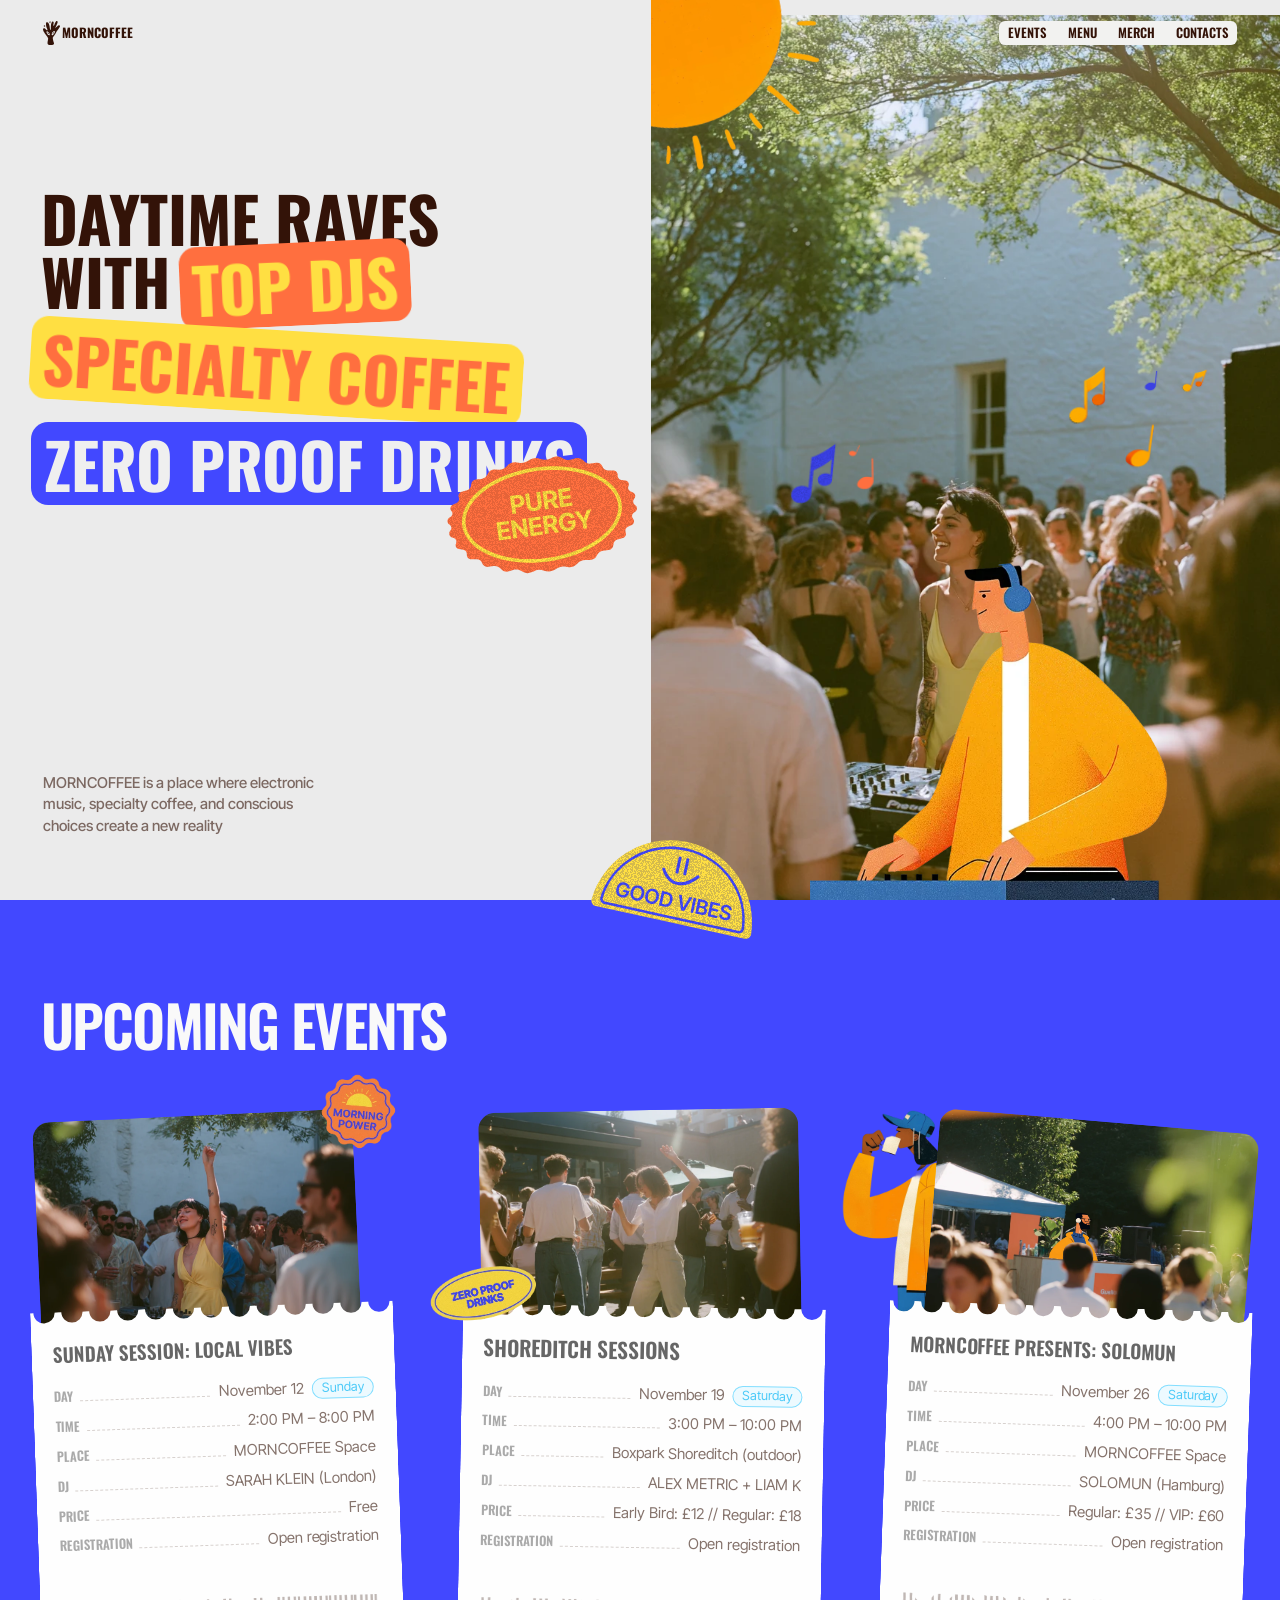
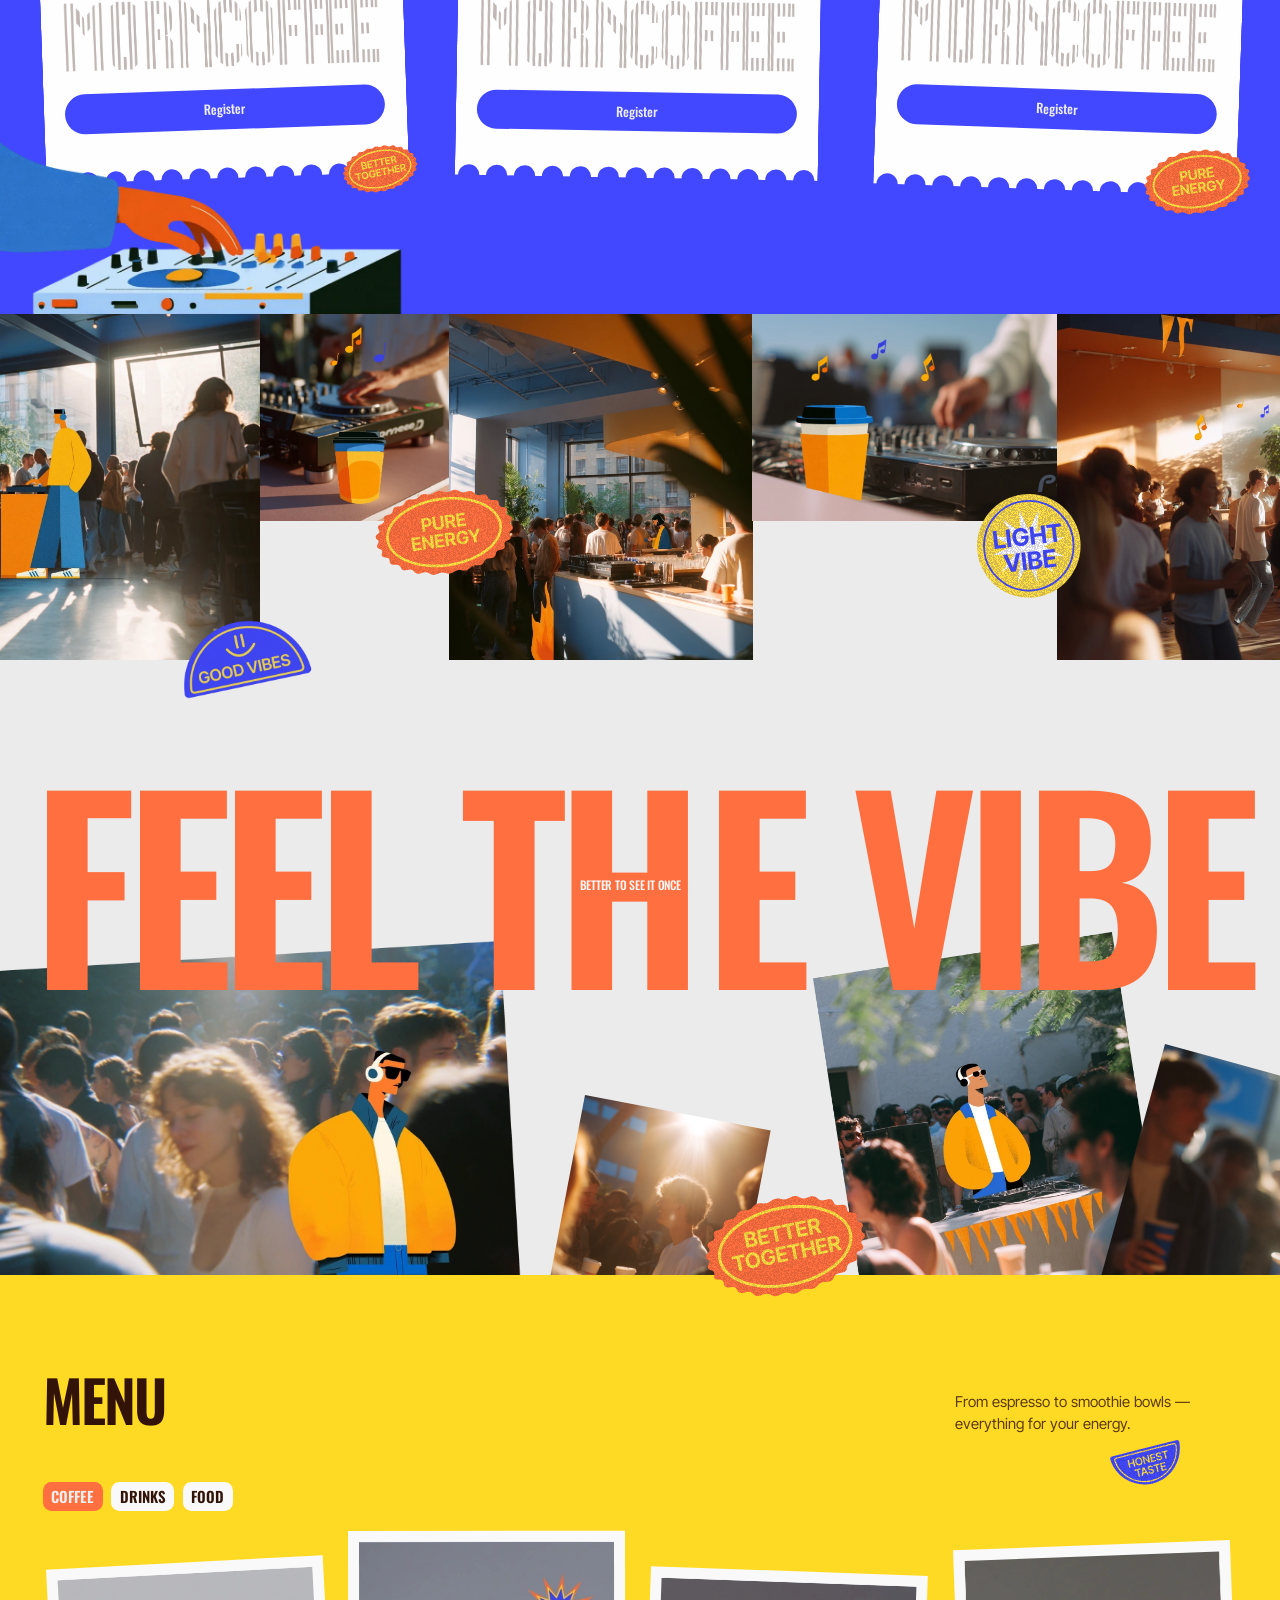
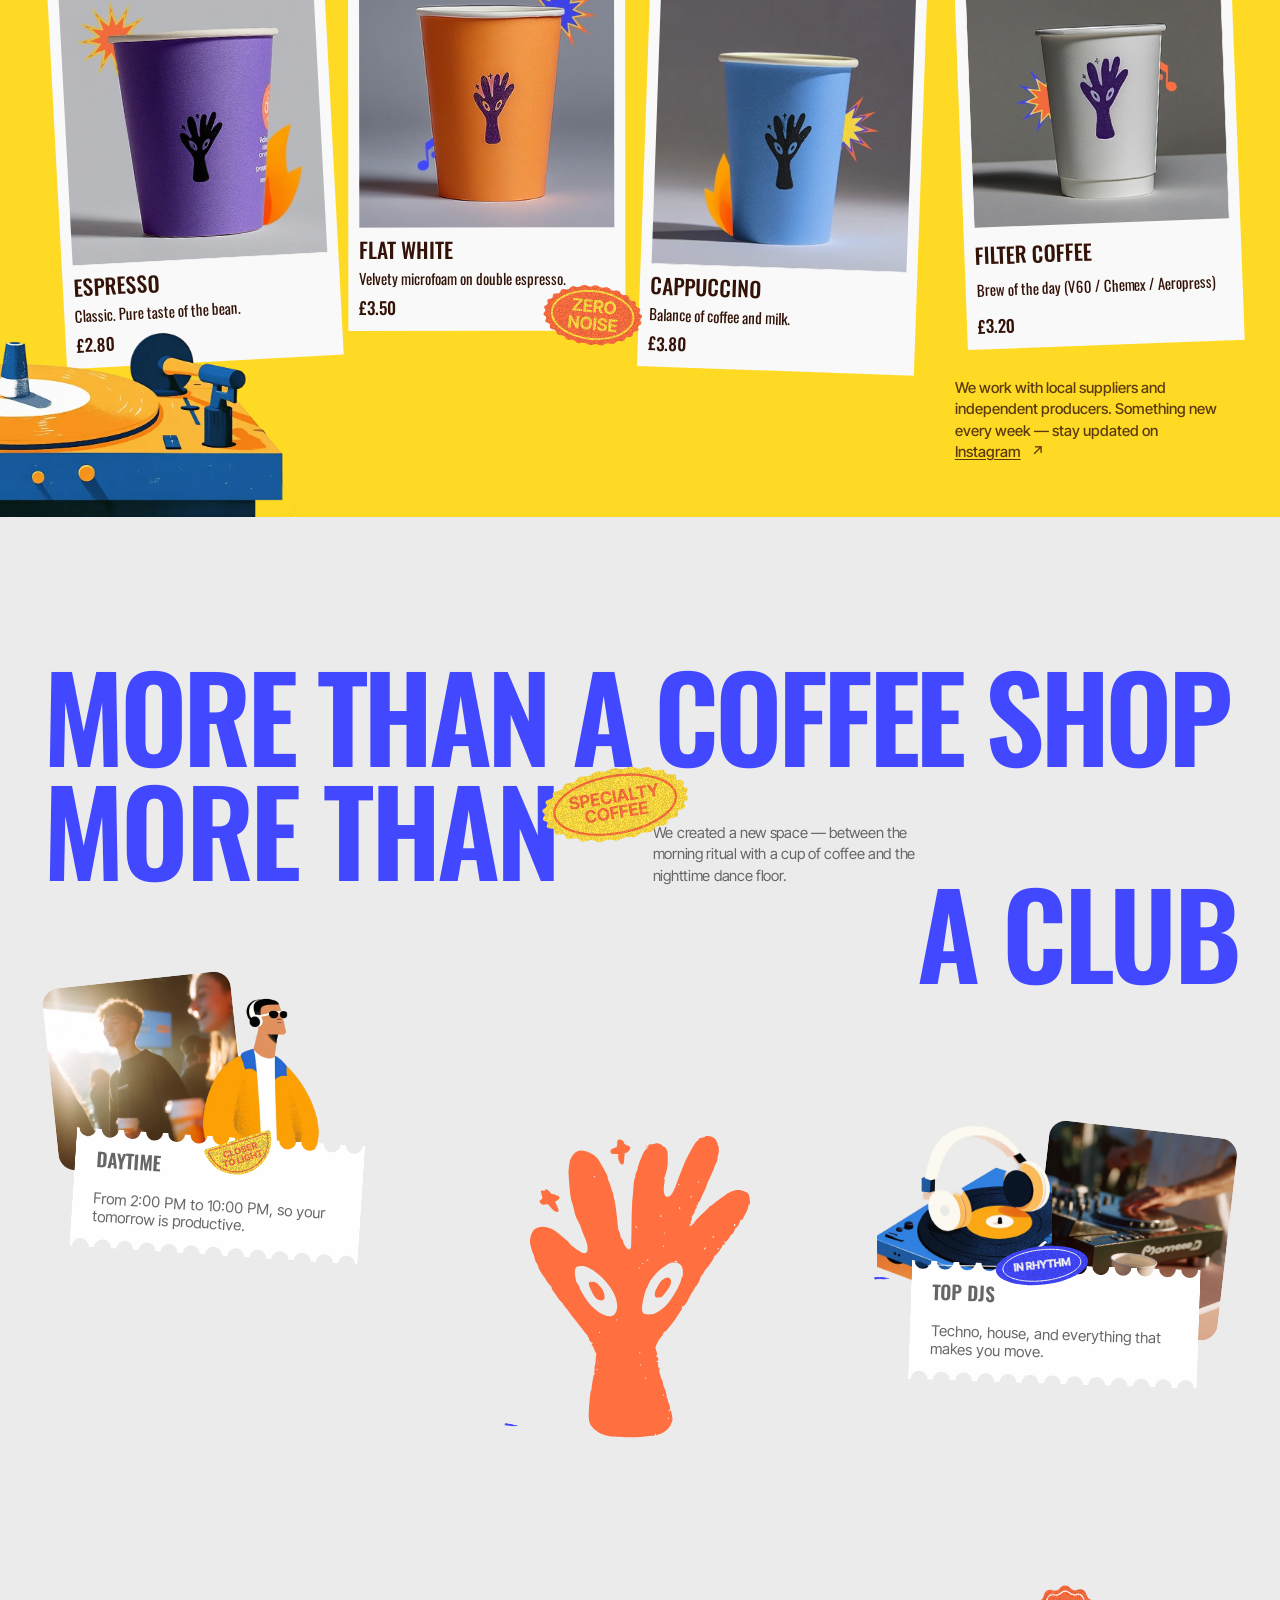
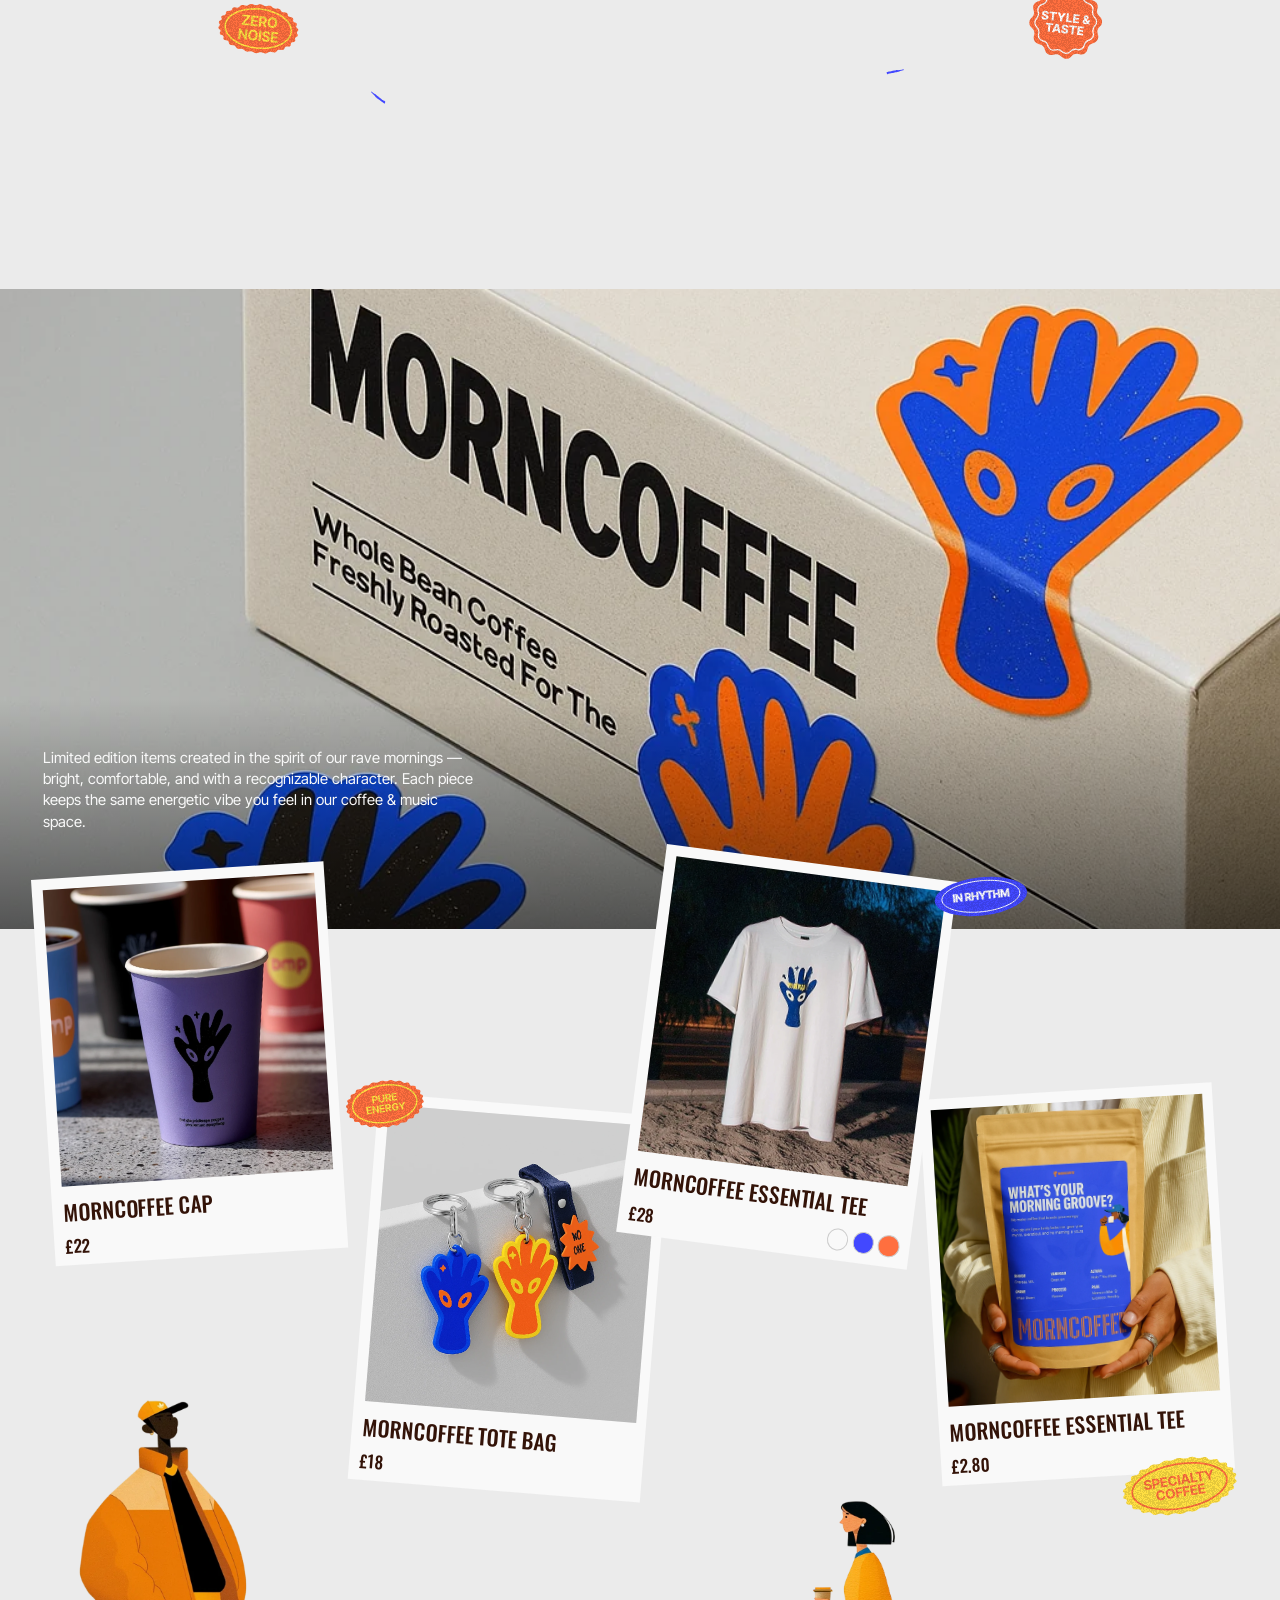
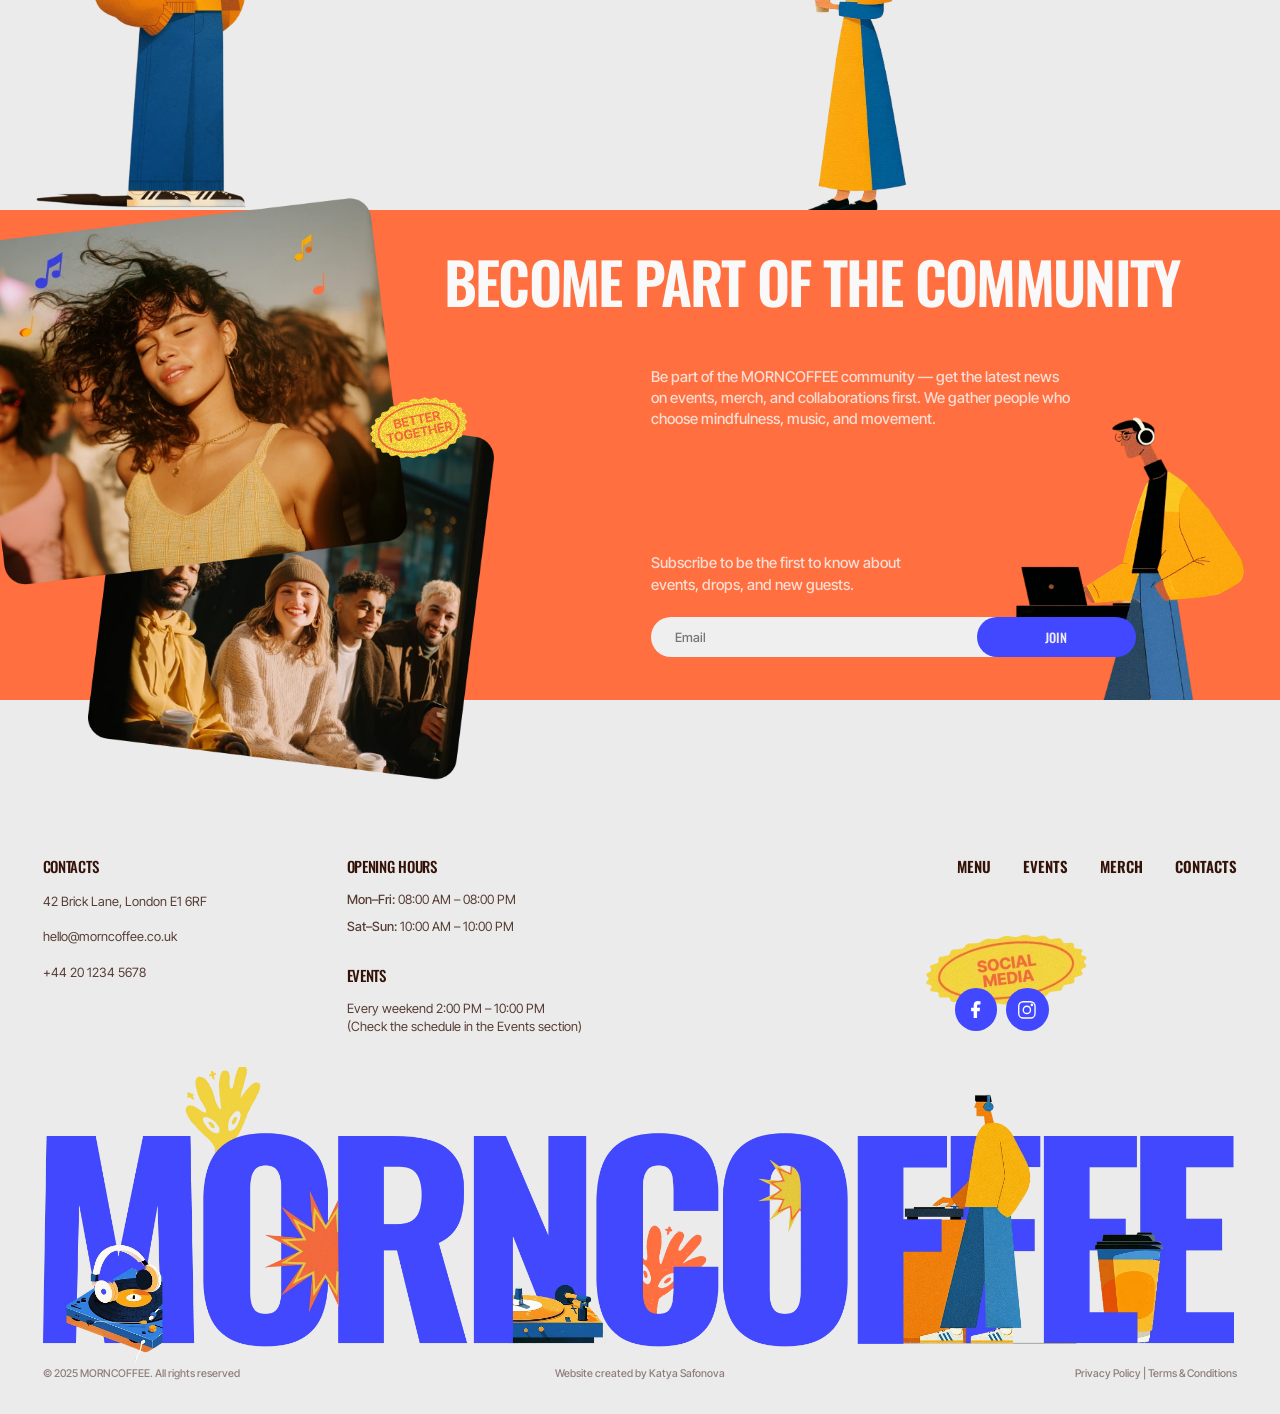
==== commit 04857146: "Refine version 2 design, motion and responsive record popups" ====
--- a/index.html
+++ b/index.html
@@ -9,16 +9,24 @@
   <link rel="preload" href="assets/oswald-bold.ttf" as="font" type="font/ttf" crossorigin>
   <link rel="stylesheet" href="styles.css">
   <link rel="stylesheet" href="events.css">
-  <link rel="stylesheet" href="page.css">
+  <link rel="stylesheet" href="page.css?v=2.3">
   <link rel="stylesheet" href="responsive.css">
   <link rel="stylesheet" href="popups.css">
+  <link rel="stylesheet" href="refinements.css">
+  <link rel="stylesheet" href="gallery.css?v=2.3">
+  <link rel="stylesheet" href="community.css?v=2.3">
+  <link rel="stylesheet" href="paper-update.css">
+  <link rel="stylesheet" href="interactions.css?v=2.7">
+  <link rel="stylesheet" href="catalog.css"><link rel="stylesheet" href="polish.css">
+  <link rel="stylesheet" href="mobile-polish.css">
+  <link rel="stylesheet" href="motion.css">
 </head>
 <body id="top">
   <main>
     <section class="hero" aria-labelledby="hero-title">
       <header class="header">
         <a class="brand" href="./" aria-label="MORNCOFFEE home">
-          <svg aria-hidden="true" viewBox="0 0 16 22"><path fill="currentColor" d="M5 21c-1-1 0-4 0-5L1 10C-1 7 0 5 2 7l2 2-1-6C2 0 5 0 6 3l1 5V3c0-4 3-4 3-1l-1 6 3-7c1-2 3-1 2 2l-3 6 3-4c2-2 3 0 1 2l-4 7-2 2 1 4c1 3-4 3-5 1Z"/><path fill="#ebebeb" d="M4 10c-2-1 0 3 2 3 1 0-1-3-2-3m6 0c2-1 0 3-2 3-1 0 1-3 2-3"/></svg>
+          <img src="assets/brand-hand.svg" width="16" height="22" alt="">
           <span>MORNCOFFEE</span>
         </a>
         <nav aria-label="Main navigation">
@@ -35,19 +43,23 @@
           <span class="label specialty">specialty coffee</span>
           <span class="label zero">zero proof drinks</span>
         </h1>
-        <img class="flower" src="assets/flower.webp" alt="" width="196" height="143">
+        <img class="flower" src="assets/pure-energy.svg" alt="" width="224" height="156">
         <p class="description">MORNCOFFEE is a place where electronic music, specialty coffee, and conscious choices create a new reality</p>
       </div>
       <div class="collage" role="img" aria-label="An open-air daytime rave with an illustrated DJ, sunshine and colorful stickers">
+        <div class="hero-parallax-layer">
         <img class="rave" src="assets/rave.webp" alt="" width="590" height="600" fetchpriority="high">
         <div class="hand"></div>
+        <img class="hero-notes" src="assets/hero-notes.webp" width="394" height="140" alt="">
         <img class="coffee" src="assets/coffee.webp" alt="" width="379" height="344">
+        </div>
       </div>
-      <img class="sticker" src="assets/sticker.webp" alt="" width="170" height="110">
+      <img class="sticker" src="assets/good-vibes.svg" alt="" width="170" height="110">
     </section>
     <section class="events" id="events" aria-labelledby="events-title">
       <h2 id="events-title">Upcoming events</h2>
       <img class="event-character" src="assets/event-character.webp" alt="" loading="lazy">
+      <img class="event-mini-dj" src="assets/event-mini-dj.webp" alt="" loading="lazy">
       <div class="event-cards">
         <article class="event-card event-sunday" aria-labelledby="title-sunday">
           <img class="event-photo" src="assets/event-sunday.webp" alt="Sunday Session: Local Vibes" width="300" height="209" loading="lazy">
@@ -98,13 +110,13 @@
           </div>
         </article>
       </div>
-      <span class="event-sticker morning" aria-hidden="true"><svg viewBox="0 0 42 23"><path d="M3 5h26v8c0 10-26 10-26 0Zm26 1h5c8 0 8 11-5 11M1 22h33" fill="none" stroke="currentColor" stroke-width="2"/></svg><span>Morning<br>Power</span></span>
-      <span class="event-sticker proof" aria-hidden="true">Zero proof<br>drinks</span>
-      <span class="event-sticker together" aria-hidden="true">Better<br>Together</span>
-      <span class="event-sticker energy" aria-hidden="true">Pure<br>Energy</span>
+      <span class="event-sticker morning original-decal" aria-hidden="true"><img src="assets/event-morning.webp" alt="" loading="lazy"></span>
+      <span class="event-sticker proof original-decal" aria-hidden="true"><img src="assets/event-proof.webp" alt="" loading="lazy"></span>
+      <span class="original-decal event-sticker together" aria-hidden="true"><img src="assets/better-together.svg" alt="" loading="lazy"></span>
+      <span class="original-decal event-sticker energy" aria-hidden="true"><img src="assets/pure-energy.svg" alt="" loading="lazy"></span>
       <div class="event-turntable" aria-hidden="true"></div>
     </section>
-<section class="vibe canvas-section" id="vibe" aria-labelledby="vibe-title"><img class="art-layer vibe-top photo" src="assets/vibe-left.webp" alt="" loading="lazy" style="--x:12.33333cqw;--y:27.00000cqw;--w:21.41667cqw;--h:27.00000cqw;--r:180deg"><img class="art-layer vibe-top photo" src="assets/vibe-coffee.webp" alt="" loading="lazy" style="--x:12.33333cqw;--y:0.00000cqw;--w:14.75000cqw;--h:16.16667cqw;--r:0deg"><img class="art-layer vibe-top photo" src="assets/vibe-dj.webp" alt="" loading="lazy" style="--x:27.08333cqw;--y:0.00000cqw;--w:23.75000cqw;--h:27.00000cqw;--r:0deg"><img class="art-layer vibe-top photo" src="assets/vibe-crowd.webp" alt="" loading="lazy" style="--x:50.75000cqw;--y:0.00000cqw;--w:23.83333cqw;--h:16.16667cqw;--r:0deg"><img class="art-layer vibe-top photo" src="assets/vibe-party.webp" alt="" loading="lazy" style="--x:74.58333cqw;--y:0.00000cqw;--w:29.00000cqw;--h:27.00000cqw;--r:0deg"><img class="art-layer ornament" src="assets/character-dance.webp" alt="" loading="lazy" style="--x:-1.75000cqw;--y:8.25000cqw;--w:8.33333cqw;--h:11.00000cqw;--r:0deg"><h2 id="vibe-title">Feel the vibe</h2><p class="vibe-caption">Better to see it once</p><img class="art-layer vibe-bottom photo" src="assets/vibe-bottom-left.webp" alt="" loading="lazy" style="--x:-4.16667cqw;--y:51.75000cqw;--w:47.50000cqw;--h:27.00000cqw;--r:-3.41deg"><img class="art-layer vibe-bottom photo" src="assets/vibe-bottom-middle.webp" alt="" loading="lazy" style="--x:45.68750cqw;--y:61.01083cqw;--w:14.75000cqw;--h:19.16667cqw;--r:10.84deg"><img class="art-layer vibe-bottom photo" src="assets/vibe-bottom-right.webp" alt="" loading="lazy" style="--x:63.50000cqw;--y:51.88000cqw;--w:23.66667cqw;--h:27.00000cqw;--r:-8.8deg"><img class="art-layer vibe-bottom photo" src="assets/vibe-edge.webp" alt="" loading="lazy" style="--x:90.97417cqw;--y:57.01083cqw;--w:23.75000cqw;--h:22.50000cqw;--r:15.4deg"><img class="art-layer ornament" src="assets/character-vibe.webp" alt="" loading="lazy" style="--x:26.50000cqw;--y:56.33333cqw;--w:14.13333cqw;--h:18.75000cqw;--r:0deg"><img class="art-layer ornament" src="assets/character-cup.webp" alt="" loading="lazy" style="--x:70.58333cqw;--y:58.17917cqw;--w:9.00417cqw;--h:11.95333cqw;--r:-14.01deg"><span class="decal art-layer round" aria-hidden="true" style="--x:68.33333cqw;--y:14.08333cqw;--w:8.00000cqw;--h:8.00000cqw;--r:0deg">Light vibe</span><span class="decal art-layer orange" aria-hidden="true" style="--x:21.91667cqw;--y:13.41667cqw;--w:12.00000cqw;--h:7.41667cqw;--r:19deg">Pure<br>energy</span><span class="decal art-layer " aria-hidden="true" style="--x:5.33333cqw;--y:24.83333cqw;--w:10.25000cqw;--h:5.08333cqw;--r:-12deg">Good vibes</span><span class="decal art-layer " aria-hidden="true" style="--x:55.50000cqw;--y:67.08333cqw;--w:14.16667cqw;--h:8.91667cqw;--r:13deg">Better<br>together</span></section>
+<section class="vibe canvas-section" id="vibe" aria-labelledby="vibe-title"><div class="vibe-ribbon vibe-ribbon-top" aria-hidden="true"><div class="vibe-track"><div class="vibe-set"><img src="assets/vibe-top-left.webp" alt="" loading="lazy" style="--x:0.00000cqw;--y:0.00000cqw;--w:20.33333cqw;--h:27.00000cqw" ><img src="assets/vibe-top-coffee.webp" alt="" loading="lazy" style="--x:20.33333cqw;--y:0.00000cqw;--w:14.75000cqw;--h:16.16667cqw" ><img src="assets/vibe-top-room.webp" alt="" loading="lazy" style="--x:35.08333cqw;--y:0.00000cqw;--w:23.75000cqw;--h:27.00000cqw" ><img src="assets/vibe-top-deck.webp" alt="" loading="lazy" style="--x:58.75000cqw;--y:0.00000cqw;--w:23.83333cqw;--h:16.16667cqw" ><img src="assets/vibe-top-party.webp" alt="" loading="lazy" style="--x:82.58333cqw;--y:0.00000cqw;--w:25.41667cqw;--h:27.00000cqw" ><img src="assets/vibe-good.webp" alt="" loading="lazy" style="--x:13.33333cqw;--y:22.91667cqw;--w:11.08333cqw;--h:7.25000cqw" ><img src="assets/pure-energy.svg" alt="" loading="lazy" style="--x:28.00000cqw;--y:11.83333cqw;--w:13.50000cqw;--h:10.50000cqw" ><img src="assets/light-vibe.svg" alt="" loading="lazy" style="--x:76.33333cqw;--y:14.08333cqw;--w:8.08333cqw;--h:8.08333cqw" ></div><div class="vibe-set"><img src="assets/vibe-top-left.webp" alt="" loading="lazy" style="--x:0.00000cqw;--y:0.00000cqw;--w:20.33333cqw;--h:27.00000cqw" ><img src="assets/vibe-top-coffee.webp" alt="" loading="lazy" style="--x:20.33333cqw;--y:0.00000cqw;--w:14.75000cqw;--h:16.16667cqw" ><img src="assets/vibe-top-room.webp" alt="" loading="lazy" style="--x:35.08333cqw;--y:0.00000cqw;--w:23.75000cqw;--h:27.00000cqw" ><img src="assets/vibe-top-deck.webp" alt="" loading="lazy" style="--x:58.75000cqw;--y:0.00000cqw;--w:23.83333cqw;--h:16.16667cqw" ><img src="assets/vibe-top-party.webp" alt="" loading="lazy" style="--x:82.58333cqw;--y:0.00000cqw;--w:25.41667cqw;--h:27.00000cqw" ><img src="assets/vibe-good.webp" alt="" loading="lazy" style="--x:13.33333cqw;--y:22.91667cqw;--w:11.08333cqw;--h:7.25000cqw" ><img src="assets/pure-energy.svg" alt="" loading="lazy" style="--x:28.00000cqw;--y:11.83333cqw;--w:13.50000cqw;--h:10.50000cqw" ><img src="assets/light-vibe.svg" alt="" loading="lazy" style="--x:76.33333cqw;--y:14.08333cqw;--w:8.08333cqw;--h:8.08333cqw" ></div></div></div><h2 id="vibe-title" aria-label="Feel the vibe">Feel t<span class="vibe-h">h<span class="vibe-caption" aria-hidden="true">Better to see it once</span></span>e vibe</h2><div class="vibe-ribbon vibe-ribbon-bottom" aria-hidden="true"><div class="vibe-track"><div class="vibe-set"><img src="assets/vibe-bottom-crowd.webp" alt="" loading="lazy" style="--x:0.00000cqw;--y:0.66667cqw;--w:44.88889cqw;--h:29.77992cqw" ><img src="assets/vibe-bottom-middle.webp" alt="" loading="lazy" style="--x:49.85417cqw;--y:12.75000cqw;--w:14.75000cqw;--h:19.16667cqw" class="tilt-middle"><img src="assets/vibe-bottom-dj.webp" alt="" loading="lazy" style="--x:67.66667cqw;--y:0.00000cqw;--w:27.51725cqw;--h:30.30158cqw" ><img src="assets/vibe-edge.webp" alt="" loading="lazy" style="--x:95.14058cqw;--y:8.75000cqw;--w:23.75000cqw;--h:22.50000cqw" class="tilt-edge"><img src="assets/better-together.svg" alt="" loading="lazy" style="--x:57.50000cqw;--y:18.75000cqw;--w:16.00000cqw;--h:11.66667cqw" ></div><div class="vibe-set"><img src="assets/vibe-bottom-crowd.webp" alt="" loading="lazy" style="--x:0.00000cqw;--y:0.66667cqw;--w:44.88889cqw;--h:29.77992cqw" ><img src="assets/vibe-bottom-middle.webp" alt="" loading="lazy" style="--x:49.85417cqw;--y:12.75000cqw;--w:14.75000cqw;--h:19.16667cqw" class="tilt-middle"><img src="assets/vibe-bottom-dj.webp" alt="" loading="lazy" style="--x:67.66667cqw;--y:0.00000cqw;--w:27.51725cqw;--h:30.30158cqw" ><img src="assets/vibe-edge.webp" alt="" loading="lazy" style="--x:95.14058cqw;--y:8.75000cqw;--w:23.75000cqw;--h:22.50000cqw" class="tilt-edge"><img src="assets/better-together.svg" alt="" loading="lazy" style="--x:57.50000cqw;--y:18.75000cqw;--w:16.00000cqw;--h:11.66667cqw" ></div></div></div><button class="vibe-motion" type="button" aria-label="Pause photo animation" aria-pressed="false"><span aria-hidden="true">Ⅱ</span></button></section>
 <section class="menu-section canvas-section" id="menu" aria-labelledby="menu-title">
 <h2 class="section-title" id="menu-title">Menu</h2>
 <p class="menu-intro">From espresso to smoothie bowls — everything for your energy.</p>
@@ -112,33 +124,36 @@
 <button id="tab-coffee" role="tab" aria-selected="true" aria-controls="menu-coffee" data-category="coffee">Coffee</button>
 <button id="tab-drinks" role="tab" aria-selected="false" aria-controls="menu-drinks" tabindex="-1" data-category="drinks">Drinks</button>
 <button id="tab-food" role="tab" aria-selected="false" aria-controls="menu-food" tabindex="-1" data-category="food">Food</button>
-</div><div class="menu-grid" id="menu-coffee" role="tabpanel" aria-labelledby="tab-coffee"><article class="menu-card"><div class="menu-photo espresso" role="img" aria-label="Espresso" style="background-image:url(assets/espresso.webp)"></div><h3>Espresso</h3><p>Classic. Pure taste of the bean.</p><span class="price">£2.80</span></article><article class="menu-card"><div class="menu-photo flat-white" role="img" aria-label="Flat White" style="background-image:url(assets/flat-white.webp)"></div><h3>Flat White</h3><p>Velvety microfoam on double espresso.</p><span class="price">£3.50</span></article><article class="menu-card"><div class="menu-photo cappuccino" role="img" aria-label="Cappuccino" style="background-image:url(assets/cappuccino.webp)"></div><h3>Cappuccino</h3><p>Balance of coffee and milk.</p><span class="price">£3.80</span></article><article class="menu-card"><div class="menu-photo filter" role="img" aria-label="Filter Coffee" style="background-image:url(assets/filter.webp)"></div><h3>Filter Coffee</h3><p>Brew of the day (V60 / Chemex / Aeropress)</p><span class="price">£3.20</span></article></div><div class="menu-empty" id="menu-drinks" role="tabpanel" aria-labelledby="tab-drinks" hidden><h3>Zero proof drinks</h3><p>Drinks menu coming soon.</p></div><div class="menu-empty" id="menu-food" role="tabpanel" aria-labelledby="tab-food" hidden><h3>Food</h3><p>Food menu coming soon.</p></div>
-<p class="menu-note">We work with local suppliers and independent producers. Something new every week — stay updated on Instagram <span aria-hidden="true">↗</span></p><img class="art-layer menu-illustration ornament" src="assets/character-menu.webp" alt="" loading="lazy" style="--x:-1.50000cqw;--y:50.08333cqw;--w:26.33333cqw;--h:15.91667cqw;--r:0deg"><span class="decal art-layer " aria-hidden="true" style="--x:85.50000cqw;--y:12.83333cqw;--w:8.41667cqw;--h:4.16667cqw;--r:-14deg">Honest taste</span><span class="decal art-layer orange" aria-hidden="true" style="--x:41.08333cqw;--y:46.83333cqw;--w:10.50000cqw;--h:6.41667cqw;--r:6deg">Zero noise</span></section>
+</div><div class="menu-grid" id="menu-coffee" role="tabpanel" aria-labelledby="tab-coffee"><article class="menu-card"><div class="menu-photo espresso" role="img" aria-label="Espresso" style="background-image:url(assets/paper-espresso.webp)"></div><h3>Espresso</h3><p>Classic. Pure taste of the bean.</p><span class="price">£2.80</span></article><article class="menu-card"><div class="menu-photo flat-white" role="img" aria-label="Flat White" style="background-image:url(assets/paper-flat-white.webp)"></div><h3>Flat White</h3><p>Velvety microfoam on double espresso.</p><span class="price">£3.50</span></article><article class="menu-card"><div class="menu-photo cappuccino" role="img" aria-label="Cappuccino" style="background-image:url(assets/paper-cappuccino.webp)"></div><h3>Cappuccino</h3><p>Balance of coffee and milk.</p><span class="price">£3.80</span></article><article class="menu-card"><div class="menu-photo filter" role="img" aria-label="Filter Coffee" style="background-image:url(assets/paper-filter.webp)"></div><h3>Filter Coffee</h3><p>Brew of the day (V60 / Chemex / Aeropress)</p><span class="price">£3.20</span></article></div><div class="menu-empty" id="menu-drinks" role="tabpanel" aria-labelledby="tab-drinks" hidden><h3>Zero proof drinks</h3><p>Drinks menu coming soon.</p></div><div class="menu-empty" id="menu-food" role="tabpanel" aria-labelledby="tab-food" hidden><h3>Food</h3><p>Food menu coming soon.</p></div>
+<p class="menu-note">We work with local suppliers and independent producers. Something new every week — stay updated on <a class="instagram-link" href="#"><span class="instagram-name">Instagram</span> <span class="instagram-arrow" aria-hidden="true">↗</span></a></p><img class="art-layer menu-illustration ornament" src="assets/character-menu.webp" alt="" loading="lazy" style="--x:-1.50000cqw;--y:50.08333cqw;--w:26.33333cqw;--h:15.91667cqw;--r:0deg"><span class="original-decal decal art-layer " aria-hidden="true" style="--x:85.50000cqw;--y:12.83333cqw;--w:8.41667cqw;--h:4.16667cqw;--r:-14deg"><img src="assets/honest-taste.svg" alt="" loading="lazy"></span><span class="original-decal decal art-layer orange coffee-only-decal" aria-hidden="true" style="--x:41.08333cqw;--y:46.83333cqw;--w:10.50000cqw;--h:6.41667cqw;--r:6deg"><img src="assets/zero-noise.svg" alt="" loading="lazy"></span></section>
 <section class="about canvas-section" id="about" aria-labelledby="about-title">
 <h2 id="about-title"><span>More than a coffee shop</span><span>More than</span><span>a club</span></h2>
 <p class="about-intro">We created a new space — between the morning ritual with a cup of coffee and the nighttime dance floor.</p>
-<div class="mascot"><svg viewBox="0 0 206 283" aria-hidden="true"><path fill="currentColor" fill-rule="evenodd" d="M164 0C157 0 146 19 138 44C134 58 126 61 126 44L129 20C130 3 114 2 108 15C96 36 95 55 95 103C90 111 87 99 82 84L79 59C74 35 61 13 48 14C34 15 35 35 39 62C42 77 50 91 53 100C59 119 44 109 30 95C17 80 2 81 0 98C-1 113 22 149 40 170L60 200C65 209 58 235 55 261C52 282 81 285 109 282C134 282 137 275 130 252L119 207C113 195 132 181 142 163L180 104C194 85 209 66 205 56C202 46 190 52 180 59L151 84C145 87 151 75 159 58L175 22C184 2 176 0 164 0ZM129 120C113 129 104 147 105 161C105 172 120 169 131 155C140 143 148 123 140 120C136 117 133 118 129 120ZM45 123C37 124 43 144 55 157C73 177 87 171 79 150C73 137 58 120 45 123ZM126 134C118 139 114 149 119 152C124 154 138 134 130 133ZM55 139C52 142 66 159 70 152C72 147 60 133 55 139Z"/></svg></div>
-<p class="about-proof">Yes. And we prove it</p><img class="art-layer about-image day-image photo" src="assets/about-day.webp" alt="" loading="lazy" style="--x:3.16667cqw;--y:36.97417cqw;--w:14.75000cqw;--h:14.26500cqw;--r:-6.06deg"><img class="art-layer ornament" src="assets/character-cup.webp" alt="" loading="lazy" style="--x:14.33333cqw;--y:35.50000cqw;--w:12.11333cqw;--h:16.08167cqw;--r:0deg"><img class="art-layer about-image dj-image photo" src="assets/vibe-coffee.webp" alt="" loading="lazy" style="--x:82.13500cqw;--y:47.00000cqw;--w:14.75000cqw;--h:15.84000cqw;--r:6.53deg"><img class="art-layer ornament" src="assets/character-music.webp" alt="" loading="lazy" style="--x:68.50000cqw;--y:46.08333cqw;--w:13.66667cqw;--h:18.16667cqw;--r:0deg"><img class="art-layer about-image drink-image photo" src="assets/about-drink.webp" alt="" loading="lazy" style="--x:3.16667cqw;--y:77.16833cqw;--w:14.75000cqw;--h:14.26500cqw;--r:-6.82deg"><img class="art-layer ornament" src="assets/character-drink.webp" alt="" loading="lazy" style="--x:14.50000cqw;--y:73.41667cqw;--w:13.50000cqw;--h:14.25000cqw;--r:0deg"><img class="art-layer about-image coffee-image photo" src="assets/about-coffee.webp" alt="" loading="lazy" style="--x:82.22167cqw;--y:77.25000cqw;--w:14.75000cqw;--h:11.95167cqw;--r:7.07deg"><img class="art-layer ornament" src="assets/character-coffee.webp" alt="" loading="lazy" style="--x:72.33333cqw;--y:71.33333cqw;--w:14.50000cqw;--h:19.16667cqw;--r:0deg"><article class="about-card about-day"><h3>Daytime</h3><p>From 2:00 PM to 10:00 PM, so your tomorrow is productive.</p></article><article class="about-card about-djs"><h3>Top DJs</h3><p>Techno, house, and everything that makes you move.</p></article><article class="about-card about-drink"><h3>Alcohol-free zone</h3><p>Pure energy without consequences.</p></article><article class="about-card about-coffee"><h3>Specialty coffee</h3><p>Freshly roasted arabica and alternative brewing methods.</p></article><span class="decal art-layer " aria-hidden="true" style="--x:40.50000cqw;--y:18.83333cqw;--w:15.41667cqw;--h:7.66667cqw;--r:-6deg">Specialty coffee</span><span class="decal art-layer " aria-hidden="true" style="--x:76.58333cqw;--y:56.33333cqw;--w:9.75000cqw;--h:4.75000cqw;--r:-6deg">In rhythm</span><span class="decal art-layer " aria-hidden="true" style="--x:14.66667cqw;--y:47.83333cqw;--w:8.50000cqw;--h:4.25000cqw;--r:-17deg">Closer to light</span><span class="decal art-layer orange" aria-hidden="true" style="--x:15.91667cqw;--y:84.25000cqw;--w:8.58333cqw;--h:5.25000cqw;--r:6deg">Zero noise</span><span class="decal art-layer round" aria-hidden="true" style="--x:78.75000cqw;--y:81.83333cqw;--w:9.08333cqw;--h:9.08333cqw;--r:13deg">Style & taste</span></section>
+<img class="mobile-about-line mobile-about-line-1" src="assets/mobile-line-1.svg" alt="" aria-hidden="true" loading="lazy"><img class="mobile-about-line mobile-about-line-2" src="assets/mobile-line-2.svg" alt="" aria-hidden="true" loading="lazy"><img class="mobile-about-line mobile-about-line-3" src="assets/mobile-line-3.svg" alt="" aria-hidden="true" loading="lazy"><img class="mobile-about-line mobile-about-line-4" src="assets/mobile-line-4.svg" alt="" aria-hidden="true" loading="lazy"><div class="mascot"><img src="assets/mascot.svg" width="206" height="284" alt=""></div><img class="art-layer mascot-limb" src="assets/about-arm-right.svg" alt="" loading="lazy" style="--x:51.775065104166664cqw;--y:59.3701171875cqw;--w:17.758463541666668cqw;--h:10.536295572916666cqw"><img class="art-layer mascot-limb" src="assets/about-leg-right.svg" alt="" loading="lazy" style="--x:50.902994791666664cqw;--y:75.98014322916667cqw;--w:19.7431640625cqw;--h:15.4892578125cqw"><img class="art-layer mascot-limb" src="assets/about-arm-left.svg" alt="" loading="lazy" style="--x:25.4599609375cqw;--y:59.754069010416664cqw;--w:15.036458333333334cqw;--h:11.307454427083334cqw"><img class="art-layer mascot-limb" src="assets/about-leg-left.svg" alt="" loading="lazy" style="--x:29.0185546875cqw;--y:76.45458984375cqw;--w:16.370442708333332cqw;--h:17.182942708333332cqw">
+<p class="about-proof">Yes. And we prove it</p><img class="art-layer about-image day-image photo" src="assets/about-day.webp" alt="" loading="lazy" style="--x:3.16667cqw;--y:36.97417cqw;--w:14.75000cqw;--h:14.26500cqw;--r:-6.06deg"><img class="art-layer ornament" src="assets/character-cup.webp" alt="" loading="lazy" style="--x:14.33333cqw;--y:35.50000cqw;--w:12.11333cqw;--h:16.08167cqw;--r:0deg"><img class="art-layer about-image dj-image photo" src="assets/vibe-coffee.webp" alt="" loading="lazy" style="--x:82.13500cqw;--y:47.00000cqw;--w:14.75000cqw;--h:15.84000cqw;--r:6.53deg"><img class="art-layer ornament" src="assets/character-music.webp" alt="" loading="lazy" style="--x:68.50000cqw;--y:46.08333cqw;--w:13.66667cqw;--h:18.16667cqw;--r:0deg"><img class="art-layer about-image drink-image photo" src="assets/about-drink.webp" alt="" loading="lazy" style="--x:3.16667cqw;--y:77.16833cqw;--w:14.75000cqw;--h:14.26500cqw;--r:-6.82deg"><img class="art-layer ornament" src="assets/character-drink.webp" alt="" loading="lazy" style="--x:14.50000cqw;--y:73.41667cqw;--w:13.50000cqw;--h:14.25000cqw;--r:0deg"><img class="art-layer about-image coffee-image photo" src="assets/about-coffee.webp" alt="" loading="lazy" style="--x:82.22167cqw;--y:77.25000cqw;--w:14.75000cqw;--h:11.95167cqw;--r:7.07deg"><img class="art-layer ornament" src="assets/character-coffee.webp" alt="" loading="lazy" style="--x:72.33333cqw;--y:71.33333cqw;--w:14.50000cqw;--h:19.16667cqw;--r:0deg"><article class="about-card about-day"><h3>Daytime</h3><p>From 2:00 PM to 10:00 PM, so your tomorrow is productive.</p></article><article class="about-card about-djs"><h3>Top DJs</h3><p>Techno, house, and everything that makes you move.</p></article><article class="about-card about-drink"><h3>Alcohol-free zone</h3><p>Pure energy without consequences.</p></article><article class="about-card about-coffee"><h3>Specialty coffee</h3><p>Freshly roasted arabica and alternative brewing methods.</p></article><span class="original-decal decal art-layer " aria-hidden="true" style="--x:40.50000cqw;--y:18.83333cqw;--w:15.41667cqw;--h:7.66667cqw;--r:-6deg"><img src="assets/specialty-coffee.svg" alt="" loading="lazy"></span><span class="original-decal decal art-layer " aria-hidden="true" style="--x:76.58333cqw;--y:56.33333cqw;--w:9.75000cqw;--h:4.75000cqw;--r:-6deg"><img src="assets/in-rhythm.svg" alt="" loading="lazy"></span><span class="original-decal decal art-layer " aria-hidden="true" style="--x:14.66667cqw;--y:47.83333cqw;--w:8.50000cqw;--h:4.25000cqw;--r:-17deg"><img src="assets/closer-to-light.svg" alt="" loading="lazy"></span><span class="original-decal decal art-layer orange" aria-hidden="true" style="--x:15.91667cqw;--y:84.25000cqw;--w:8.58333cqw;--h:5.25000cqw;--r:6deg"><img src="assets/zero-noise.svg" alt="" loading="lazy"></span><span class="original-decal decal art-layer round" aria-hidden="true" style="--x:78.75000cqw;--y:81.83333cqw;--w:9.08333cqw;--h:9.08333cqw;--r:13deg"><img src="assets/style-taste.svg" alt="" loading="lazy"></span></section>
 <section class="merch canvas-section" id="merch" aria-labelledby="merch-title">
 <div class="merch-cover"></div><h2 class="section-title" id="merch-title">Merch</h2>
 <p class="merch-intro">Limited edition items created in the spirit of our rave mornings — bright, comfortable, and with a recognizable character. Each piece keeps the same energetic vibe you feel in our coffee &amp; music space.</p>
-<div class="merch-grid"><article class="product cap-white"><button class="product-view" data-product="cap-white" aria-label="View MORNCOFFEE Cap"><span class="product-photo" style="background-image:url(assets/cap-white.webp)"></span><h3>MORNCOFFEE Cap</h3></button><div class="product-meta"><span>£22</span><span class="swatches" aria-label="Available colors"><span class="swatch cream" title="Cream"></span><span class="swatch blue" title="Blue"></span></span></div></article><article class="product tote"><button class="product-view" data-product="tote" aria-label="View MORNCOFFEE Tote Bag"><span class="product-photo" style="background-image:url(assets/tote.webp)"></span><h3>MORNCOFFEE Tote Bag</h3></button><div class="product-meta"><span>£18</span></div></article><article class="product cap-blue"><button class="product-view" data-product="cap-blue" aria-label="View MORNCOFFEE Cap"><span class="product-photo" style="background-image:url(assets/cap-blue.webp)"></span><h3>MORNCOFFEE Cap</h3></button><div class="product-meta"><span>£28</span><span class="swatches" aria-label="Available colors"><span class="swatch cream" title="Cream"></span><span class="swatch blue" title="Blue"></span></span></div></article><article class="product tee"><button class="product-view" data-product="tee" aria-label="View MORNCOFFEE Essential Tee"><span class="product-photo" style="background-image:url(assets/tee.webp)"></span><h3>MORNCOFFEE Essential Tee</h3></button><div class="product-meta"><span>£2.80</span></div></article></div><img class="art-layer ornament merch-figure-left" src="assets/character-merch-left.webp" alt="" loading="lazy" style="--x:0.33333cqw;--y:74.16667cqw;--w:26.16667cqw;--h:34.66667cqw;--r:0deg"><img class="art-layer ornament merch-figure-right" src="assets/character-merch.webp" alt="" loading="lazy" style="--x:55.25000cqw;--y:79.16667cqw;--w:24.08333cqw;--h:32.00000cqw;--r:0deg"><span class="decal art-layer orange" aria-hidden="true" style="--x:25.75000cqw;--y:61.00000cqw;--w:8.66667cqw;--h:5.33333cqw;--r:-11deg">Pure energy</span><span class="decal art-layer " aria-hidden="true" style="--x:71.83333cqw;--y:45.33333cqw;--w:9.75000cqw;--h:4.75000cqw;--r:-6deg">In rhythm</span><span class="decal art-layer " aria-hidden="true" style="--x:86.25000cqw;--y:90.66667cqw;--w:12.08333cqw;--h:6.00000cqw;--r:-6deg">Specialty coffee</span></section>
+<div class="merch-grid"><article class="product cap-white"><button class="product-view" data-product="cap-white" aria-label="View MORNCOFFEE Cap"><span class="product-photo" style="background-image:url(assets/cap-white.webp)"></span><h3>MORNCOFFEE Cap</h3></button><div class="product-meta"><span>£22</span><span class="swatches" aria-label="Available colors"><span class="swatch brown" title="Brown"></span><span class="swatch blue" title="Blue"></span><span class="swatch orange" title="Orange"></span></span></div></article><article class="product tote"><button class="product-view" data-product="tote" aria-label="View MORNCOFFEE Tote Bag"><span class="product-photo" style="background-image:url(assets/tote.webp)"></span><h3>MORNCOFFEE Tote Bag</h3></button><div class="product-meta"><span>£18</span></div></article><article class="product cap-blue"><button class="product-view" data-product="cap-blue" aria-label="View MORNCOFFEE Cap"><span class="product-photo" style="background-image:url(assets/cap-blue.webp)"></span><h3>MORNCOFFEE Cap</h3></button><div class="product-meta"><span>£28</span><span class="swatches" aria-label="Available colors"><span class="swatch brown" title="Brown"></span><span class="swatch blue" title="Blue"></span><span class="swatch orange" title="Orange"></span></span></div></article><article class="product tee"><button class="product-view" data-product="tee" aria-label="View MORNCOFFEE Essential Tee"><span class="product-photo" style="background-image:url(assets/tee.webp)"></span><h3>MORNCOFFEE Essential Tee</h3></button><div class="product-meta"><span>£2.80</span></div></article></div><img class="art-layer ornament merch-figure-left" src="assets/merch-man.webp" alt="" loading="lazy" style="--x:0.33333cqw;--y:74.16667cqw;--w:26.16667cqw;--h:33.58333cqw;--r:0deg"><img class="art-layer ornament merch-figure-right" src="assets/merch-woman.webp" alt="" loading="lazy" style="--x:55.25000cqw;--y:79.16667cqw;--w:24.08333cqw;--h:28.58333cqw;--r:0deg"><span class="original-decal decal art-layer orange" aria-hidden="true" style="--x:25.75000cqw;--y:61.00000cqw;--w:8.66667cqw;--h:5.33333cqw;--r:-11deg"><img src="assets/pure-energy.svg" alt="" loading="lazy"></span><span class="original-decal decal art-layer " aria-hidden="true" style="--x:71.83333cqw;--y:45.33333cqw;--w:9.75000cqw;--h:4.75000cqw;--r:-6deg"><img src="assets/in-rhythm.svg" alt="" loading="lazy"></span><span class="original-decal decal art-layer " aria-hidden="true" style="--x:86.25000cqw;--y:90.66667cqw;--w:12.08333cqw;--h:6.00000cqw;--r:-6deg"><img src="assets/specialty-coffee.svg" alt="" loading="lazy"></span></section>
 <section class="community canvas-section" id="community" aria-labelledby="community-title">
 <h2 class="section-title" id="community-title">Become part of the community</h2>
 <p class="community-copy"><span>Be part of the MORNCOFFEE community — get the latest news on events, merch, and collaborations first.</span> <span>We gather people who choose mindfulness, music, and movement.</span> <span class="mobile-community-line">All the most interesting updates are in our newsletter and social media.</span></p>
-<div class="signup"><p>Subscribe to be the first to know about events, drops, and new guests.</p><form id="newsletter"><label class="sr-only" for="email">Email</label><input id="email" name="email" type="email" placeholder="Email" autocomplete="email" required><button type="submit">Join</button></form><p class="form-status" id="newsletter-status" role="status"></p></div><img class="art-layer community-photo photo" src="assets/community-one.webp" alt="" loading="lazy" style="--x:-2.66667cqw;--y:1.27417cqw;--w:31.75000cqw;--h:27.00000cqw;--r:-6.83deg"><img class="art-layer community-photo photo" src="assets/community-two.webp" alt="" loading="lazy" style="--x:9.98583cqw;--y:15.25000cqw;--w:29.00000cqw;--h:27.00000cqw;--r:7.06deg"><span class="decal art-layer " aria-hidden="true" style="--x:27.91667cqw;--y:15.24667cqw;--w:8.66667cqw;--h:5.41667cqw;--r:-12deg">Better together</span></section>
+<img class="community-person" src="assets/community-person.webp" width="289" height="293" alt="" loading="lazy">
+<div class="signup"><p>Subscribe to be the first to know about events, drops, and new guests.</p><form id="newsletter"><label class="sr-only" for="email">Email</label><input id="email" name="email" type="email" placeholder="Email" autocomplete="email" required><button type="submit">Join</button></form><p class="form-status" id="newsletter-status" role="status"></p></div><img class="art-layer community-photo community-photo-front" src="assets/community-photo-notes.webp" width="578" height="551" alt="" loading="lazy" style="--x:0cqw;--y:-2.5cqw;--w:32.06803cqw;--h:30.58301cqw"><img class="art-layer community-photo community-photo-back" src="assets/community-group.webp" width="571" height="540" alt="" loading="lazy" style="--x:6.85872cqw;--y:15.44206cqw;--w:31.71484cqw;--h:29.97607cqw"><span class="original-decal decal art-layer " aria-hidden="true" style="--x:27.91667cqw;--y:15.24667cqw;--w:8.66667cqw;--h:5.41667cqw;--r:-12deg"><img src="assets/better-together-yellow.svg" alt="" loading="lazy"></span></section>
 <footer class="footer canvas-section" id="contacts">
-<div class="footer-contact"><h2>Contacts</h2><address>42 Brick Lane, London E1 6RF<br><a href="mailto:hello@morncoffee.co.uk">hello@morncoffee.co.uk</a><br><a href="tel:+442012345678">+44 20 1234 5678</a></address></div>
-<div class="footer-hours"><h2>Opening hours</h2><p>Mon–Fri: 08:00 AM – 08:00 PM<br>Sat–Sun: 10:00 AM – 10:00 PM</p><h2>Events</h2><p>Every weekend 2:00 PM – 10:00 PM<br><a href="#events">(Check the schedule in the Events section)</a></p></div>
+<div class="footer-contact"><h2>Contacts</h2><address><span>42 Brick Lane, London E1 6RF</span><a href="mailto:hello@morncoffee.co.uk">hello@morncoffee.co.uk</a><a href="tel:+442012345678">+44 20 1234 5678</a></address></div>
+<div class="footer-hours"><h2>Opening hours</h2><p><span><b>Mon–Fri:</b> 08:00 AM – 08:00 PM</span><span><b>Sat–Sun:</b> 10:00 AM – 10:00 PM</span></p><h2>Events</h2><p>Every weekend 2:00 PM – 10:00 PM<br><a href="#events">(Check the schedule in the Events section)</a></p></div>
 <nav class="footer-nav" aria-label="Footer navigation"><a href="#menu">Menu</a><a href="#events">Events</a><a href="#merch">Merch</a><a href="#contacts">Contacts</a></nav>
-<div class="social-block"><span class="social-label">Social media</span><div class="social-buttons"><button data-social="Instagram" aria-label="Instagram"><svg viewBox="0 0 24 24" aria-hidden="true"><rect x="3" y="3" width="18" height="18" rx="5"/><circle cx="12" cy="12" r="4"/><circle cx="17.5" cy="6.5" r=".7"/></svg></button><button data-social="Telegram" aria-label="Telegram"><svg viewBox="0 0 24 24" aria-hidden="true"><path d="m3 10 18-7-4 18-6-6-4 3 1-6Zm5 2 9-6-6 9"/></svg></button></div></div>
-<a class="footer-wordmark" href="#top" aria-label="MORNCOFFEE — back to top">MORNCOFFEE</a><img class="art-layer footer-character ornament" src="assets/character-music.webp" alt="" loading="lazy" style="--x:5.16667cqw;--y:42.16667cqw;--w:7.50000cqw;--h:10.00000cqw;--r:0deg"><img class="art-layer footer-character ornament" src="assets/character-menu.webp" alt="" loading="lazy" style="--x:39.66667cqw;--y:45.66667cqw;--w:8.28583cqw;--h:5.00000cqw;--r:0deg"><img class="art-layer footer-character ornament" src="assets/character-dance.webp" alt="" loading="lazy" style="--x:65.75000cqw;--y:27.41667cqw;--w:20.16667cqw;--h:26.75000cqw;--r:0deg"><img class="art-layer footer-character ornament" src="assets/footer-person.webp" alt="" loading="lazy" style="--x:85.41667cqw;--y:41.66667cqw;--w:5.50000cqw;--h:9.00000cqw;--r:0deg"><div class="footer-legal"><span>© 2025 MORNCOFFEE. All rights reserved</span><span><button data-legal="Privacy Policy">Privacy Policy</button> | <button data-legal="Terms &amp; Conditions">Terms &amp; Conditions</button></span></div></footer>
+<div class="social-block"><span class="social-label"><img src="assets/social-media.webp" alt="Social media" width="169" height="72" loading="lazy"></span><div class="social-buttons"><button data-social="Facebook" aria-label="Facebook"><svg class="facebook-icon" viewBox="7 1 11 20" aria-hidden="true"><path d="M14 21v-8h3l.5-4H14V7c0-1.2.4-2 2-2h2V1.4A26 26 0 0 0 15 1c-3 0-5 1.8-5 5v3H7v4h3v8z"/></svg></button><button data-social="Instagram" aria-label="Instagram"><svg viewBox="0 0 24 24" aria-hidden="true"><rect x="3" y="3" width="18" height="18" rx="5"/><circle cx="12" cy="12" r="4"/><circle cx="17.5" cy="6.5" r=".7"/></svg></button></div></div>
+<div class="footer-wordmark"><picture><source media="(max-width: 650px)" srcset="assets/mobile-footer.webp"><source media="(min-width: 801px)" srcset="assets/paper-footer.webp"><img src="assets/wordmark.svg" width="1117" height="200" alt="MORNCOFFEE" loading="lazy"></picture></div><img class="art-layer footer-character ornament" src="assets/character-music.webp" alt="" loading="lazy" style="--x:5.16667cqw;--y:42.16667cqw;--w:7.50000cqw;--h:10.00000cqw;--r:0deg"><img class="art-layer footer-character ornament" src="assets/character-menu.webp" alt="" loading="lazy" style="--x:39.66667cqw;--y:45.66667cqw;--w:8.28583cqw;--h:5.00000cqw;--r:0deg"><img class="art-layer footer-character ornament" src="assets/character-dance.webp" alt="" loading="lazy" style="--x:65.75000cqw;--y:27.41667cqw;--w:20.16667cqw;--h:26.75000cqw;--r:0deg"><img class="art-layer footer-character ornament" src="assets/footer-person.webp" alt="" loading="lazy" style="--x:85.41667cqw;--y:41.66667cqw;--w:5.50000cqw;--h:9.00000cqw;--r:0deg"><div class="footer-legal"><span>© 2025 MORNCOFFEE. All rights reserved</span><a class="footer-credit" href="https://t.me/designshkatulka/" target="_blank" rel="noopener noreferrer">Website created by Katya Safonova</a><span><button data-legal="Privacy Policy">Privacy Policy</button> | <button data-legal="Terms &amp; Conditions">Terms &amp; Conditions</button></span></div></footer>
   </main>
   <dialog aria-labelledby="panel-title">
     <button class="close" aria-label="Close" type="button">×</button>
     <h2 id="panel-title"></h2>
     <div id="panel-content"></div>
   </dialog>
-  <script src="script.js"></script>
+  <script src="content.js"></script>
+  <script src="script.js?v=3.0"></script>
+  <script src="motion.js"></script>
 </body>
 </html>
--- a/page.css
+++ b/page.css
@@ -5,12 +5,12 @@
 .ornament,.decal{pointer-events:none}.decal{display:flex;align-items:center;justify-content:center;text-align:center;text-transform:uppercase;font:bold 1.15cqw/1.05 'Inter Tight',sans-serif;background:var(--yellow);color:var(--blue);border-radius:50%;outline:1px solid currentColor;outline-offset:-.5cqw;z-index:3;padding:.5cqw}.decal.orange{color:var(--yellow);background:var(--orange)}.decal.round{border-radius:50%}
 .section-title{margin:0;font:600 4.5cqw/1 Oswald,sans-serif;letter-spacing:-.03em;text-transform:uppercase;position:absolute;top:7.5cqw;left:3.33333cqw}
 .vibe{height:75.08333vw;max-height:1201.333px;overflow:hidden}.vibe h2{position:absolute;left:2.5cqw;top:34.5cqw;width:99.58cqw;margin:0;color:var(--orange);font:600 19.23cqw/1 Oswald,sans-serif;letter-spacing:-.05em;text-transform:uppercase;white-space:nowrap}.vibe-caption{position:absolute;left:43cqw;top:44.1cqw;z-index:2;margin:0;color:#f9f9f9;font:500 1cqw/1.4 Oswald,sans-serif;text-transform:uppercase}.vibe-bottom{z-index:1}.vibe .ornament{z-index:2}
-.menu-section{height:65.75vw;max-height:1052px;background:#ffda24;overflow:hidden}.menu-intro{position:absolute;right:6.25cqw;top:9.16667cqw;width:19.16667cqw;margin:0;font-size:1.16667cqw;line-height:1.42857;opacity:.8}.menu-tabs{position:absolute;left:3.33333cqw;top:16.16667cqw;display:flex;gap:.66667cqw}.menu-tabs button{border:0;border-radius:.66667cqw;background:#f9f9f9;padding:.33333cqw .66667cqw;font:400 1.16667cqw/1.4 Oswald,sans-serif;color:var(--ink);text-transform:uppercase}.menu-tabs button[aria-selected=true]{background:var(--orange);color:#efefef;font-weight:600}
-.menu-grid{position:absolute;left:2.75cqw;right:2.75cqw;top:18.5cqw;display:grid;grid-template-columns:repeat(4,minmax(0,1fr));gap:1.667cqw}.menu-card{padding:.83333cqw;display:flex;flex-direction:column;background:#f9f9f9;height:31.25cqw;gap:.66667cqw;transform-origin:0 0}.menu-card:nth-child(1){transform:translateY(3.03cqw) rotate(-3.03deg)}.menu-card:nth-child(2){transform:rotate(-.06deg)}.menu-card:nth-child(3){transform:translateY(2.75cqw) rotate(2.01deg)}.menu-card:nth-child(4){transform:translateY(1.51cqw) rotate(-2.14deg)}.menu-photo{flex:1;min-height:0;background-size:cover;background-position:center}.menu-photo.flat-white{background-size:129.87% 165.91%;background-position:50% 62.53%}.menu-photo.cappuccino{background-size:100% 125.69%;background-position:0% 61.69%}.menu-photo.filter{background-size:113.95% 147.84%;background-position:50% 71%}.menu-card h3{margin:0;font:500 1.66667cqw/1.4 Oswald,sans-serif;text-transform:uppercase}.menu-card p{margin:0;font:400 1.16667cqw/1.4 Oswald,sans-serif}.price{font:500 1.33333cqw/1.4 Oswald,sans-serif}.menu-note{position:absolute;right:3.33333cqw;top:54.91667cqw;width:22.08333cqw;margin:0;font:400 1.16667cqw/1.4 Oswald,sans-serif;opacity:.8}.menu-note span{position:absolute;right:-.5cqw;bottom:0}.menu-illustration{object-fit:cover;object-position:0 61.31%;height:15.92cqw}.menu-empty{position:absolute;top:25cqw;left:10cqw;right:10cqw;padding:4cqw;border:1px solid #33130830;text-align:center}.menu-empty h3{font:500 3cqw Oswald,sans-serif;text-transform:uppercase}.menu-empty p{font-size:1.5cqw}[hidden]{display:none!important}
+.menu-section{height:65.75vw;max-height:1052px;background:#ffda24;overflow:hidden}.menu-intro{position:absolute;right:6.25cqw;top:9.16667cqw;width:19.16667cqw;margin:0;font-size:1.16667cqw;line-height:1.42857;opacity:.8}.menu-tabs{position:absolute;left:3.33333cqw;top:16.16667cqw;display:flex;gap:.66667cqw}.menu-tabs button{border:0;border-radius:.66667cqw;background:#f9f9f9;padding:.33333cqw .66667cqw;font:600 1.16667cqw/1.4 Oswald,sans-serif;color:var(--ink);text-transform:uppercase}.menu-tabs button[aria-selected=true]{background:var(--orange);color:#efefef;font-weight:600}
+.menu-grid{position:absolute;left:2.75cqw;right:2.75cqw;top:18.5cqw;display:grid;grid-template-columns:repeat(4,minmax(0,1fr));gap:1.667cqw}.menu-card{padding:.83333cqw;display:flex;flex-direction:column;background:#f9f9f9;height:31.25cqw;gap:.66667cqw;transform-origin:0 0}.menu-card:nth-child(1){transform:translateY(3.03cqw) rotate(-3.03deg)}.menu-card:nth-child(2){transform:rotate(-.06deg)}.menu-card:nth-child(3){transform:translateY(2.75cqw) rotate(2.01deg)}.menu-card:nth-child(4){transform:translateY(1.51cqw) rotate(-2.14deg)}.menu-photo{flex:1;min-height:0;background-size:cover;background-position:center}.menu-photo.flat-white{background-size:129.87% 165.91%;background-position:50% 62.53%}.menu-photo.cappuccino{background-size:100% 125.69%;background-position:0% 61.69%}.menu-photo.filter{background-size:113.95% 147.84%;background-position:50% 71%}.menu-card h3{margin:0;font:500 1.66667cqw/1.4 Oswald,sans-serif;text-transform:uppercase}.menu-card p{margin:0;font:400 1.16667cqw/1.4 Oswald,sans-serif}.price{font:500 1.33333cqw/1.4 Oswald,sans-serif}.menu-note{position:absolute;right:3.33333cqw;top:54.91667cqw;width:22.08333cqw;margin:0;font:500 1.16667cqw/1.42857 'Inter Tight',sans-serif;opacity:.8}.menu-note span{position:absolute;right:-.5cqw;bottom:0}.menu-illustration{object-fit:cover;object-position:0 61.31%;height:15.92cqw}.menu-empty{position:absolute;top:25cqw;left:10cqw;right:10cqw;padding:4cqw;border:1px solid #33130830;text-align:center}.menu-empty h3{font:500 3cqw Oswald,sans-serif;text-transform:uppercase}.menu-empty p{font-size:1.5cqw}[hidden]{display:none!important}
 .about{height:107.16667vw;max-height:1714.667px;overflow:hidden}.about h2{margin:0;color:var(--blue);font:600 9.16667cqw/1 Oswald,sans-serif;letter-spacing:-.04em;text-transform:uppercase}.about h2 span{position:absolute;white-space:nowrap}.about h2 span:nth-child(1){left:3.33333cqw;top:10.83333cqw}.about h2 span:nth-child(2){left:3.33333cqw;top:19.75cqw}.about h2 span:nth-child(3){right:3.33333cqw;top:27.83333cqw}.about-intro{position:absolute;left:51cqw;top:23.91667cqw;width:20.5cqw;font:400 1.16667cqw/1.43 'Inter Tight',sans-serif;color:#666;margin:0;letter-spacing:-.02em}.mascot{position:absolute;left:41.41667cqw;top:48.33333cqw;width:17.16667cqw;height:23.60417cqw;color:var(--orange)}.mascot svg{width:100%;height:100%}.about-proof{position:absolute;left:50%;top:69.355cqw;transform:translateX(-50%);margin:0;background:var(--yellow);color:var(--orange);padding:.83333cqw 1.33333cqw;border-radius:1.66667cqw;white-space:nowrap;font:500 3cqw/1.4 Oswald,sans-serif;text-transform:uppercase;letter-spacing:-.02em}.about-image{border-radius:1.33333cqw}.about-card{position:absolute;width:22.58333cqw;padding:1.66667cqw;background:#fefefe;border-radius:.66667cqw;color:#666;transform-origin:0 0}.about-card h3{font:600 1.5cqw/1 Oswald,sans-serif;margin:0 0 1.66667cqw;text-transform:uppercase}.about-card p{font:400 1.16667cqw/1.1 'Inter Tight',sans-serif;margin:0}.about-day{left:6cqw;top:47.66667cqw;transform:rotate(3.78deg)}.about-djs{left:71.24167cqw;top:58.03083cqw;transform:rotate(1.97deg)}.about-drink{left:3.125cqw;top:88.76167cqw;transform:rotate(-3.41deg)}.about-coffee{left:72.96417cqw;top:89.485cqw;transform:rotate(-1.6deg)}
 .merch{height:107.75vw;max-height:1724px;z-index:1}.merch-cover{position:absolute;inset:0 0 auto;height:50cqw;background:linear-gradient(transparent 64%,#0008),url('assets/merch-cover.webp') 0 .4%/100% 200% no-repeat}.merch .section-title{color:#f9f9f9}.merch-intro{position:absolute;left:3.33333cqw;top:35.83333cqw;width:33.91667cqw;font-size:1.16667cqw;line-height:1.43;color:#f9f9f9;margin:0}.product{position:absolute;width:22.91667cqw;padding:.83333cqw;background:#f9f9f9;transform-origin:0 0;z-index:1}.product.cap-white{left:2.39083cqw;top:46.18417cqw;transform:rotate(-3.68deg)}.product.tote{left:29.6125cqw;top:62.83333cqw;transform:rotate(4.64deg)}.product.cap-blue{left:52.1175cqw;top:43.38833cqw;transform:rotate(7.47deg)}.product.tee{left:71.83167cqw;top:63.3825cqw;transform:rotate(-3.48deg)}.product-view{border:0;padding:0;text-align:left;background:none;display:block;width:100%;color:inherit}.product-photo{display:block;width:100%;height:23.25cqw;background:#efefef center/cover no-repeat}.cap-white .product-photo{background-size:100% 128.48%;background-position:0% 79.58%}.product h3{margin:.83333cqw 0;font:500 1.66667cqw/1.4 Oswald,sans-serif;text-transform:uppercase}.product-meta{display:flex;align-items:center;justify-content:space-between;font:500 1.33333cqw/1 Oswald,sans-serif}.swatches{display:flex;gap:.33333cqw}.swatch{display:block;width:1.66667cqw;height:1.66667cqw;border-radius:50%;border:1px solid #ccc}.swatch.cream{background:#eee}.swatch.blue{background:var(--blue);border-color:var(--blue)}.merch-figure-left,.merch-figure-right{z-index:2}
 .community{height:38.25vw;max-height:612px;background:var(--orange)}.community .section-title{left:38.16667cqw;top:3.33333cqw;color:#f9f9f9;white-space:nowrap}.community-copy{position:absolute;left:50.83333cqw;top:12.25cqw;width:32.75cqw;font-size:1.16667cqw;line-height:1.43;color:#f9f9f9;opacity:.8;margin:0}.signup{position:absolute;left:50.83333cqw;top:26.83333cqw;width:37.91667cqw;color:#f9f9f9}.signup>p{font-size:1.16667cqw;line-height:1.43;max-width:22cqw;margin:0 0 1.5cqw;opacity:.8}#newsletter{display:flex;position:relative}#newsletter input{width:100%;min-width:0;border:0;border-radius:100px;background:#efefef;color:var(--ink);height:3.08333cqw;padding:.83333cqw 14cqw .83333cqw 1.91667cqw;font:500 1cqw 'Inter Tight',sans-serif}#newsletter button{position:absolute;right:0;top:0;height:100%;width:12.436cqw;border:0;border-radius:100px;background:var(--blue);color:#eee;font:500 1cqw Oswald,sans-serif;text-transform:uppercase}.signup .form-status{max-width:none;font-size:1cqw;margin:.7cqw 0 0}.community-photo{border-radius:1.66667cqw}.sr-only{position:absolute;width:1px;height:1px;padding:0;margin:-1px;overflow:hidden;clip:rect(0,0,0,0);white-space:nowrap;border:0}
-.footer{height:55.83333vw;max-height:893.333px;overflow:hidden}.footer-contact{position:absolute;left:3.33333cqw;top:12.5cqw;width:20cqw}.footer h2{margin:0 0 1.33333cqw;font:600 1.5cqw/1 Oswald,sans-serif;text-transform:uppercase}.footer p,.footer address{font:400 1.16667cqw/1.43 'Inter Tight',sans-serif;margin:0 0 2cqw}.footer address{line-height:2}.footer a{text-decoration:none}.footer a:hover{text-decoration:underline}.footer-hours{position:absolute;left:27.08333cqw;top:12.5cqw;width:25cqw}.footer-nav{position:absolute;right:3.33333cqw;top:12.5cqw;background:none;padding:0;gap:2.5cqw}.footer-nav a{font:600 1.16667cqw/1.4 Oswald,sans-serif}.social-block{position:absolute;left:71.66667cqw;top:18.33333cqw;width:16cqw;text-align:center}.social-label{display:inline-flex;align-items:center;justify-content:center;width:14cqw;height:5cqw;border-radius:50%;background:var(--yellow);color:var(--orange);font:bold 1.5cqw/1 'Inter Tight',sans-serif;text-transform:uppercase;transform:rotate(-2deg);outline:1px solid var(--orange);outline-offset:-.5cqw}.social-buttons{display:flex;gap:.66667cqw;justify-content:center;margin-top:.4cqw}.social-buttons button{width:3.33333cqw;height:3.33333cqw;display:grid;place-items:center;border:0;background:var(--blue);border-radius:50%;color:white}.social-buttons svg{width:1.7cqw;fill:none;stroke:currentColor;stroke-width:1.5}.footer-wordmark{position:absolute;left:3.33333cqw;top:33.25cqw;font:700 17.3cqw/1 Oswald,sans-serif;letter-spacing:-.055em;color:var(--blue);white-space:nowrap}.footer-character{z-index:2}.footer-legal{position:absolute;left:3.33333cqw;right:3.33333cqw;bottom:1.66667cqw;display:flex;justify-content:space-between;opacity:.5;font:500 .83333cqw/1.4 'Inter Tight',sans-serif}.footer-legal button{border:0;padding:0;background:none;font:inherit;color:inherit}.product-dialog-image{display:block;max-width:100%;max-height:45vh;object-fit:contain;margin:0 auto 20px}
+.footer{height:55.83333vw;max-height:893.333px;overflow:hidden}.footer-contact{position:absolute;left:3.33333cqw;top:12.5cqw;width:20cqw}.footer h2{margin:0 0 1.33333cqw;font:600 1.5cqw/1 Oswald,sans-serif;text-transform:uppercase}.footer p,.footer address{font:400 1.16667cqw/1.43 'Inter Tight',sans-serif;margin:0 0 2cqw}.footer address{line-height:2}.footer a{text-decoration:none}.footer a:hover{color:var(--blue)}.footer-hours{position:absolute;left:27.08333cqw;top:12.5cqw;width:25cqw}.footer-nav{position:absolute;right:3.33333cqw;top:12.5cqw;background:none;padding:0;gap:2.5cqw}.footer-nav a{font:600 1.16667cqw/1.4 Oswald,sans-serif}.social-block{position:absolute;left:71.66667cqw;top:18.33333cqw;width:16cqw;text-align:center}.social-label{display:inline-flex;align-items:center;justify-content:center;width:14cqw;height:5cqw;border-radius:50%;background:var(--yellow);color:var(--orange);font:bold 1.5cqw/1 'Inter Tight',sans-serif;text-transform:uppercase;transform:rotate(-2deg);outline:1px solid var(--orange);outline-offset:-.5cqw}.social-buttons{display:flex;gap:.66667cqw;justify-content:center;margin-top:.4cqw}.social-buttons button{width:3.33333cqw;height:3.33333cqw;display:grid;place-items:center;border:0;background:var(--blue);border-radius:50%;color:white}.social-buttons svg{width:1.7cqw;fill:none;stroke:currentColor;stroke-width:1.5}.footer-wordmark{position:absolute;left:3.33333cqw;top:33.25cqw;font:700 17.3cqw/1 Oswald,sans-serif;letter-spacing:-.055em;color:var(--blue);white-space:nowrap}.footer-character{z-index:2}.footer-legal{position:absolute;left:3.33333cqw;right:3.33333cqw;bottom:1.66667cqw;display:flex;justify-content:space-between;opacity:.5;font:500 .83333cqw/1.4 'Inter Tight',sans-serif}.footer-legal button{border:0;padding:0;background:none;font:inherit;color:inherit}.product-dialog-image{display:block;max-width:100%;max-height:45vh;object-fit:contain;margin:0 auto 20px}
 @media(max-width:800px){
  .canvas-section{max-height:none}.section-title{position:relative;left:auto;top:auto;font-size:42px}.art-layer{pointer-events:none}.decal{font-size:11px;outline-offset:-5px;padding:6px}
  .vibe{height:760px;overflow:hidden}.vibe .vibe-top{height:180px;width:150px;top:0;left:auto}.vibe .vibe-top:nth-child(1){left:-60px;top:180px}.vibe .vibe-top:nth-child(2){left:70px;height:140px}.vibe .vibe-top:nth-child(3){left:210px}.vibe .vibe-top:nth-child(4){left:350px;height:140px}.vibe .vibe-top:nth-child(5){left:450px}.vibe h2{left:4%;top:270px;width:92%;font-size:18.4vw}.vibe-caption{left:0;right:0;text-align:center;top:calc(270px + 10vw);font-size:11px}.vibe .vibe-bottom{top:500px;width:210px;height:230px}.vibe .vibe-bottom:nth-of-type(7){left:-30px;width:280px}.vibe .vibe-bottom:nth-of-type(8){left:240px;top:560px;width:130px}.vibe .vibe-bottom:nth-of-type(9){left:370px}.vibe .vibe-bottom:nth-of-type(10){display:none}.vibe .ornament{display:none}.vibe .decal{width:95px;height:55px;top:170px;left:50px}.vibe .decal:nth-last-child(2){top:440px;left:20px}.vibe .decal:last-child{top:640px;left:auto;right:20px}.vibe .decal.round{left:auto;right:25px;top:120px;width:75px;height:75px}
--- a/refinements.css
+++ b/refinements.css
@@ -0,0 +1,28 @@
+/* Original Figma artwork, version 2. SVG exports already include rotation. */
+main{overflow-x:clip}
+.brand>img{width:1.33333cqw;height:1.83333cqw}
+.flower{object-fit:contain}
+.sticker{object-fit:contain}
+.hero-notes{position:absolute;left:10.58333cqw;bottom:32cqw;width:32.83cqw;height:11.638cqw;object-fit:contain;pointer-events:none}
+.mascot>img{width:100%;height:100%;object-fit:contain}
+.mascot-limb{object-fit:contain;pointer-events:none;z-index:-1}
+.original-decal{background:transparent!important;outline:0!important;padding:0!important;transform:none}
+.original-decal>img{display:block;width:100%;height:100%;object-fit:contain}
+.footer-wordmark>img{display:block;width:100%;height:auto}
+@media(min-width:801px){
+ .community .section-title{left:34.66667cqw}
+ .footer-wordmark{top:34.24089cqw;width:93.08333cqw;font-size:0}
+ .about-card h3{color:var(--ink)}
+}
+@media(min-width:651px){
+ .flower{left:33.08333cqw;top:calc(max(0px,(100% - 50cqw)/2 - 2cqw) + 25.58333cqw);width:18.6416cqw;height:12.98055cqw}
+ .coffee{left:12.5cqw}
+}
+@media(max-width:800px){
+ .mascot-limb{display:none}
+}
+@media(max-width:650px){
+ .brand>img{width:16px;height:22px}
+ .hero-notes{left:21.525cqw;bottom:min(57cqw,calc(100% - 31.67cqw));width:66.77cqw;height:23.67cqw}
+ .flower{width:36.5cqw;height:25.42cqw;left:68.5cqw;top:24cqw}
+}
--- a/gallery.css
+++ b/gallery.css
@@ -0,0 +1,59 @@
+/* Each photograph is a composed export: illustrations travel with the photo. */
+.vibe{height:75.08333cqw;max-height:none}
+.vibe-ribbon{position:absolute;left:0;width:100%;pointer-events:none}
+.vibe-ribbon-top{top:0;height:31cqw}
+.vibe-ribbon-bottom{top:48.260999cqw;height:31cqw;z-index:0}
+.vibe-track{display:flex;width:max-content;will-change:transform;animation:vibe-scroll 65s linear infinite}
+.vibe-ribbon-top .vibe-track{margin-left:0}
+.vibe-ribbon-bottom .vibe-track{margin-left:-4.16667cqw;animation-duration:80s;animation-direction:reverse}
+.vibe-set{position:relative;flex:none;width:100cqw;height:31cqw}
+.vibe-ribbon-bottom .vibe-set{width:118.91667cqw}
+.vibe-set img{position:absolute;left:var(--x);top:var(--y);width:var(--w);height:var(--h);object-fit:contain;transform-origin:0 0}
+.vibe-set .tilt-middle{transform:rotate(10.837deg)}
+.vibe-set .tilt-edge{transform:rotate(15.397deg)}
+.vibe h2{z-index:1;left:2.5cqw;top:34.5cqw;width:auto;font-size:19.23cqw;letter-spacing:-.05em;line-height:1;pointer-events:none}
+.vibe-h{display:inline-block;position:relative}
+.vibe .vibe-caption{position:absolute;left:50%;right:auto;top:54%;width:max-content;max-width:100%;transform:translate(-50%,-50%);margin:0;padding:0;border-radius:0;background:none;color:#f9f9f9;font:500 .05em/1.4 Oswald,sans-serif;letter-spacing:-.02em;white-space:nowrap}
+.vibe-motion{position:absolute;right:1.25cqw;bottom:1.25cqw;z-index:4;width:32px;height:32px;border:1px solid #33130830;border-radius:50%;background:#ebebebe6;color:var(--ink);font:600 16px/1 sans-serif;cursor:pointer}
+.vibe[data-paused] .vibe-track{animation-play-state:paused}
+.swatch.brown{background:var(--ink);border-color:var(--ink)}
+.swatch.orange{background:var(--orange);border-color:var(--orange)}
+.ticket::before,.ticket::after{display:none}
+.ticket{--cut-radius:.82cqw;--cut-step:2.15cqw;--cut-x:1.087cqw;mask:radial-gradient(circle var(--cut-radius) at var(--cut-x) 0,transparent 97%,#000 100%) 0 0/var(--cut-step) 51% repeat-x,radial-gradient(circle var(--cut-radius) at var(--cut-x) 100%,transparent 97%,#000 100%) 0 100%/var(--cut-step) 51% repeat-x}
+.event-details dt::after{border-bottom-style:dashed}
+.barcode{background-image:url('assets/event-barcode.webp');height:7.43cqw;margin:2.5cqw 0 .83333cqw;opacity:1;background-size:100% 100%;transform:rotate(2deg);transform-origin:center}
+.event-sticker.morning{width:9cqw;height:9cqw;left:23.5cqw;top:12cqw}
+.event-sticker.proof{width:9.9cqw;height:6.44cqw;left:32.8cqw;top:27.5cqw}
+.merch-figure-left,.merch-figure-right{object-fit:contain}
+.event-mini-dj{position:absolute;left:81.95833cqw;top:23.875cqw;width:4.08333cqw;height:4.33333cqw;z-index:2;pointer-events:none;object-fit:contain}
+@keyframes vibe-scroll{from{transform:translateX(0)}to{transform:translateX(-50%)}}
+@media(max-width:800px){
+ .event-mini-dj{display:none}
+ .ticket{--cut-radius:10px;--cut-step:26px;--cut-x:13px}
+ .barcode{height:89px;margin:30px 0 10px}
+ .vibe{height:95cqw}
+ .vibe-ribbon-top .vibe-track{transform-origin:0 0}
+ .vibe h2{top:40cqw;font-size:19.23cqw}
+ .vibe-ribbon-bottom{top:56cqw}
+ .event-sticker.morning{left:auto;right:35px;top:150px;width:90px;height:90px}
+ .event-sticker.proof{left:20px;top:900px;width:115px;height:65px}
+}
+@media(max-width:650px){
+ .vibe{height:135cqw}
+ .vibe-ribbon-top{height:54cqw}
+ .vibe-set{width:150cqw;height:54cqw}
+ .vibe-ribbon-bottom .vibe-set{width:178.375cqw;height:50cqw}
+ .vibe-set img{left:calc(var(--x)*1.5);top:calc(var(--y)*1.5);width:calc(var(--w)*1.5);height:calc(var(--h)*1.5)}
+ .vibe h2{top:64cqw;font-size:19.23cqw;left:2.5cqw;letter-spacing:-.05em}
+ .vibe-ribbon-bottom{top:80cqw}
+ .vibe .vibe-caption{font-size:.05em;top:54%;left:50%;background:none;color:#fff;padding:0}
+ .vibe-motion{width:28px;height:28px;bottom:8px;right:8px}
+ .event-sticker.morning{left:251px;right:auto;top:81px;width:78px;height:78px}
+ .barcode{height:65px;margin:18px 0 10px}
+ .merch-figure-left{height:96.52cqw}
+ .merch-figure-right{transform:none;left:51cqw;top:607cqw;width:68cqw;height:80.71cqw}
+}
+@media(prefers-reduced-motion:reduce){
+ .vibe-track{animation:none}
+ .vibe-motion{display:none}
+}
--- a/community.css
+++ b/community.css
@@ -0,0 +1,20 @@
+/* Paper 1WS-0 / Figma Frame 2522, 1200 × 459. */
+.community-person{position:absolute;left:75.91667cqw;top:13.83333cqw;width:24.08333cqw;height:24.41667cqw;object-fit:contain;pointer-events:none}
+@media(min-width:801px){
+ .community{height:38.25cqw;max-height:none;z-index:2}
+ .community .section-title{left:34.66667cqw;top:3.33333cqw}
+ .community-copy{font-weight:500;line-height:1.42857}
+ .signup{top:26.83333cqw;z-index:4}
+ .signup>p{font-weight:500;line-height:1.42857;max-width:22cqw;min-height:3.33333cqw;margin-bottom:1.66667cqw}
+ #newsletter input{width:29.80625cqw;padding-right:5cqw}
+ #newsletter button{width:12.43617cqw}
+ .community-photo{border-radius:0;transform:none;object-fit:contain;pointer-events:none}
+ .community-photo-front{z-index:2}
+ .community-photo-back{z-index:1}
+ .community>.decal{left:27.91667cqw;top:13.5cqw;width:9.58175cqw;height:7.07367cqw;z-index:3}
+}
+@media(max-width:800px){
+ .community-person{display:none}
+ .community-photo-front{left:-25px;top:auto;bottom:30px;z-index:2;transform:none;object-fit:contain}
+ .community-photo-back{left:150px;top:auto;bottom:-30px;z-index:1;transform:none;object-fit:contain}
+}
--- a/paper-update.css
+++ b/paper-update.css
@@ -0,0 +1,26 @@
+/* Artwork and proportions from the updated Paper artboard 1CV-0. */
+.menu-photo.flat-white,.menu-photo.cappuccino,.menu-photo.filter{
+ background-size:cover;background-position:center;
+}
+.footer-wordmark picture,.footer-wordmark picture img{display:block;width:100%;height:auto}
+@media(min-width:801px){
+ .menu-card{gap:.83333cqw}
+ .menu-card:last-child{gap:1.33333cqw}
+ .menu-card:last-child h3,.menu-card:last-child p{line-height:1}
+ .menu-note{right:2.66667cqw;width:22.75cqw}
+ .about h2 span:nth-child(n+2){letter-spacing:-.03em}
+ .about-card{border-radius:0;isolation:isolate}
+ .about-card h3{color:#666}
+ .about-card p{line-height:1.2}
+ .about-drink p{line-height:1}
+ .about-card::before,.about-card::after{
+  content:"";position:absolute;left:0;right:0;height:1.41667cqw;z-index:-1;
+  background:radial-gradient(circle at .86667cqw 0,transparent .65417cqw,#fefefe calc(.65417cqw + .5px)) 0 0/1.71533cqw 100% repeat-x;
+ }
+ .about-card::before{top:-.75cqw}
+ .about-card::after{bottom:-1.41667cqw;transform:rotate(180deg)}
+ .footer-wordmark{top:28.75cqw;width:93.08333cqw;height:23.41667cqw}
+ .footer-wordmark picture,.footer-wordmark picture img{height:100%;object-fit:cover;object-position:center}
+ .footer-character{display:none}
+ .footer-legal{bottom:2.16667cqw}
+}
--- a/interactions.css
+++ b/interactions.css
@@ -0,0 +1,105 @@
+/* Footer geometry from Paper 1Z9-0. */
+.footer address{font-style:normal;display:flex;flex-direction:column;gap:16px}
+.footer-hours p:first-of-type{display:flex;flex-direction:column;gap:8px}
+.footer-hours b{font-weight:500}
+.social-label{padding:0;background:none;outline:0;border-radius:0;transform:none}
+.social-label img{display:block;width:100%;height:100%;object-fit:contain}
+.social-buttons .facebook-icon{fill:currentColor;stroke:none;width:16px;height:20px}
+.site-nav{position:fixed;top:min(1.66667vw,26.667px);right:max(3.33333vw,calc((100vw - 1600px)/2 + 53.333px));z-index:20;gap:min(1.66667vw,26.667px);padding:3px 9px;border-radius:6px;background:#f2f2f0;transition:opacity .2s ease,visibility .2s ease}
+.site-nav a{font-size:clamp(12px,1vw,16px)}
+.site-brand{position:fixed;top:min(1.66667vw,26.667px);left:max(3.33333vw,calc((100vw - 1600px)/2 + 53.333px));z-index:20;font-size:clamp(12px,1vw,16px);gap:2px;transition:opacity .2s ease,visibility .2s ease}
+.site-brand>img{width:clamp(16px,1.33333vw,21.333px);height:clamp(22px,1.83333vw,29.333px)}
+.site-nav[data-at-footer],.site-brand[data-at-footer]{opacity:0;visibility:hidden;pointer-events:none}
+.footer-credit{position:absolute;left:50%;transform:translateX(-50%);white-space:nowrap}
+@media(max-width:800px){
+ .site-nav{top:20px;right:4vw;gap:clamp(8px,3vw,20px);padding:2px 8px}
+ .site-nav a{font-size:10px}
+ .site-brand{top:20px;left:4vw;font-size:10px}
+ .site-brand>img{width:12px;height:17px}
+ .footer-credit{position:static;transform:none;white-space:normal;display:block}
+}
+@media(min-width:801px){
+ .footer h2{font-size:1.16667cqw;font-weight:500;letter-spacing:-.02em;margin-bottom:1.33333cqw}
+ .footer p,.footer address{font-size:1cqw;line-height:1.41667;opacity:.8}
+ .footer address{gap:1.33333cqw}
+ .footer-contact h2{margin-bottom:1.5cqw}
+ .footer-hours p:first-of-type{gap:.66667cqw;margin-bottom:2.5cqw}
+ .footer-nav a{line-height:1}
+ .social-block{left:71.69208cqw;top:18.34508cqw;width:14.07583cqw}
+ .social-label{width:14.07583cqw;height:5.98833cqw}
+ .social-buttons{position:absolute;top:4.23825cqw;left:2.89125cqw;margin:0}
+ .social-buttons .facebook-icon{width:.75cqw;height:1.33333cqw}
+ .footer-legal{bottom:2.5cqw}
+}
+@media(max-width:800px){
+ .footer address{gap:8px}
+ .social-label{height:34px}
+}
+
+/* The same interaction language for mouse, keyboard and touch. */
+.concept-record .concept-description{font:500 14px/1.4 'Inter Tight',sans-serif;margin:0;text-align:center}
+.concept-record .concept-contact{display:flex;align-items:center;justify-content:center;text-decoration:none}
+.concept-record .concept-description{margin-bottom:14px}
+.creator-link{color:inherit;text-decoration:none}
+.creator-link:hover{color:#ffdaab;text-decoration:underline;text-underline-offset:3px}
+.record-status .concept-contact,.concept-inline-status .concept-contact{color:#ffdaab;text-decoration:underline;text-underline-offset:3px;overflow-wrap:anywhere}
+.concept-inline-status{font:500 14px/1.5 'Inter Tight',sans-serif}
+
+a,a:hover,a:focus-visible,.footer a:hover{text-decoration:none}
+button,a,input{transition:color .2s ease,background-color .2s ease}
+a:focus-visible,button:focus-visible,input:focus-visible{outline:3px solid var(--blue);outline-offset:4px}
+.events button:focus-visible,dialog button:focus-visible{outline-color:var(--yellow)}
+#newsletter input:focus-visible{outline-offset:3px;box-shadow:0 0 0 6px #4248ff20}
+.menu-tabs button{min-height:28px}
+.product-view{border-radius:2px}
+.product-view .product-photo{transition:filter .3s ease,scale .45s cubic-bezier(.22,1,.36,1)}
+.vibe[data-offscreen] .vibe-track,body:has(dialog[open]) .vibe-track{animation-play-state:paused}
+@media(hover:hover) and (pointer:fine){
+ nav a:hover,.brand:hover,.footer-contact a:hover,.footer-hours a:hover,.footer-legal button:hover,.footer-credit:hover{color:var(--blue)}
+ .register:hover,#newsletter button:hover,.record-action.primary:hover,.social-buttons button:hover{background:var(--orange);color:var(--ink)}
+ .menu-tabs button:hover{background:var(--orange);color:var(--ink)}
+ .menu-tabs button[aria-selected=true]:hover{background:var(--ink);color:var(--yellow)}
+ .product-view:hover .product-photo{filter:brightness(1.035);scale:1.025}
+ .record-action.calendar:hover{background:var(--orange);color:var(--ink)}
+ .record-options button:hover{filter:brightness(.94)}
+ .close:hover{color:var(--orange);scale:1.12}
+ .vibe-motion:hover{background:var(--blue);color:white}
+}
+button:active{scale:.97}
+.record-options button{position:relative;flex:none;width:44px;height:44px;border:0;outline:none}
+.record-colors{gap:0;left:162px;top:391px}
+.record-colors button[aria-pressed=true]{border:0;outline:none}
+.record-colors button:nth-child(2){margin-left:19px;margin-top:-5px}
+.record-colors button:nth-child(3){margin-left:48px;margin-top:-10px}
+.record-options:not(.record-colors){right:157px;top:366px}
+.record-options:not(.record-colors) button:nth-child(2){margin-left:-13px;margin-top:-3px}
+.record-options:not(.record-colors) button:nth-child(3){margin-left:-36px;margin-top:-7px}
+.record-options button[aria-pressed=true]::before{content:"";position:absolute;right:-11px;top:50%;translate:0 -50%;width:17px;height:17px;border-radius:50%;background:var(--blue)}
+.record-options button[aria-pressed=true]::after{content:"";position:absolute;right:-6px;top:50%;width:8px;height:5px;border-left:1.5px solid white;border-bottom:1.5px solid white;transform:translateY(-70%) rotate(-45deg)}
+.record-colors button[aria-pressed=true]::before{left:50%;right:auto;translate:-50% -50%;background:var(--orange)}
+.record-colors button[aria-pressed=true]::after{left:50%;right:auto;transform:translate(-50%,-70%) rotate(-45deg)}
+.record-options button:focus-visible{outline:2px solid var(--yellow);outline-offset:4px}
+@media(min-width:651px) and (max-width:900px){
+ .record-colors{left:109px;top:338px}
+ .record-options:not(.record-colors){right:104px;top:313px}
+}
+@media(max-width:650px){
+ .record-options,.record-options:not(.record-colors){left:auto;right:auto;top:auto;gap:16px}
+ .record-options button:nth-child(n),.record-options:not(.record-colors) button:nth-child(n){margin:0}
+}
+.product-view:active{scale:.995}
+@media(prefers-reduced-motion:no-preference){
+ dialog[open]{animation:panel-in .32s cubic-bezier(.22,1,.36,1)}
+ dialog[open]::backdrop{animation:backdrop-in .25s ease-out}
+ dialog[open] .record-disc{animation:disc-in .7s cubic-bezier(.22,1,.36,1)}
+ [role=tabpanel]:not([hidden]){animation:tab-in .3s ease-out}
+ @keyframes panel-in{from{opacity:0;translate:0 14px}to{opacity:1;translate:0 0}}
+ @keyframes backdrop-in{from{opacity:0}to{opacity:1}}
+ @keyframes disc-in{from{rotate:-12deg;scale:.96}to{rotate:0deg;scale:1}}
+ @keyframes tab-in{from{opacity:.4;translate:0 6px}to{opacity:1;translate:0 0}}
+}
+@media(prefers-reduced-motion:reduce){
+ html{scroll-behavior:auto!important}
+ *,*::before,*::after{animation:none!important;transition:none!important}
+ button:active,.product-view:active{scale:none}
+}
--- a/catalog.css
+++ b/catalog.css
@@ -0,0 +1,34 @@
+/* Catalog rails preserve card rotations and use controls instead of scrollbars. */
+.menu-grid{display:flex;overflow-x:auto;overflow-y:hidden;gap:2cqw;padding:3.5cqw 1cqw 4cqw;top:16.5cqw;scroll-snap-type:x mandatory;scrollbar-width:none}
+.menu-grid::-webkit-scrollbar,.event-cards::-webkit-scrollbar{display:none}
+.menu-grid .menu-card{flex:0 0 calc((100% - 6cqw)/4);scroll-snap-align:start}
+.menu-card:nth-child(4n+1){transform:translateY(3.03cqw) rotate(-3.03deg)}
+.menu-card:nth-child(4n+2){transform:rotate(-.06deg)}
+.menu-card:nth-child(4n+3){transform:translateY(2.75cqw) rotate(2.01deg)}
+.menu-card:nth-child(4n+4){transform:translateY(1.51cqw) rotate(-2.14deg)}
+.menu-card h3,.product h3,.ticket h3{overflow-wrap:anywhere}
+.catalog-empty{font-size:16px;min-height:180px;display:grid;place-items:center;width:100%}
+.events.catalog-slider{height:auto;max-height:none;min-height:0;padding:16cqw 0 10cqw}
+.catalog-slider .event-cards{position:relative;display:flex;flex-direction:row;align-items:flex-start;gap:4cqw;overflow-x:auto;overflow-y:hidden;padding:2cqw 3.5cqw 4cqw;scroll-snap-type:x mandatory;scrollbar-width:none}
+.catalog-slider .event-card{position:relative;left:auto;top:auto;flex:0 0 28.333cqw;width:28.333cqw;scroll-snap-align:start}
+.ticket h3{line-height:1.15;min-height:2.3em}
+.event-details dd{white-space:normal;text-align:right;max-width:76%;overflow-wrap:anywhere}
+.slider-controls{display:flex;gap:8px;position:absolute;right:3.5cqw;z-index:4}
+.slider-controls button{border:1px solid currentColor;border-radius:50%;width:38px;height:38px;background:transparent;color:inherit;font-size:22px;cursor:pointer}
+.slider-controls button:hover{background:var(--orange);color:white}
+.slider-controls button:disabled{opacity:.3;cursor:default}
+.events>.slider-controls{bottom:3cqw}.menu-section>.slider-controls{top:16cqw}
+.merch.catalog-cascade{max-height:none;padding-bottom:0}
+.catalog-cascade .merch-grid{position:static;display:block;margin:0;max-width:none}
+.catalog-cascade .product{top:var(--card-top)!important}
+.catalog-cascade .merch-figure-left,.catalog-cascade .merch-figure-right{top:auto!important;bottom:0}
+@media(max-width:800px){
+ .menu-grid{top:auto;gap:20px;padding:20px 20px 35px}
+ .menu-grid .menu-card{flex:0 0 255px}
+ .events.catalog-slider{padding:60px 0 90px}
+ .catalog-slider .event-cards{gap:40px;padding:12px 22px 32px 16px}
+ .catalog-slider .event-card{flex:0 0 290px;width:290px}
+ .events>.slider-controls{bottom:25px}.menu-section>.slider-controls{top:155px;right:15px}
+ .slider-controls button{width:32px;height:32px;font-size:18px}
+}
+@media(prefers-reduced-motion:reduce){.menu-grid,.event-cards{scroll-behavior:auto}}
--- a/polish.css
+++ b/polish.css
@@ -0,0 +1,81 @@
+.slider-controls,.vibe-motion{display:none!important}
+.vibe-ribbon-top .vibe-set{width:108cqw}
+.vibe-ribbon-top img[src$="vibe-top-left.webp"]{object-fit:cover}
+.vibe-h{letter-spacing:0}
+.vibe .vibe-caption{left:50%;top:50%;max-width:none;font-size:.048em;letter-spacing:-.02em}
+.ticket,.about-card{mask-size:100% 100%;mask-repeat:no-repeat;mask-position:center;border-radius:0}
+.ticket::before,.ticket::after,.about-card::before,.about-card::after{display:none!important}
+.product-record .note-left,.product-record .note-bottom-right{width:max-content;max-width:220px;white-space:nowrap}
+.record-options button[aria-pressed=true]::after{border:0;width:11px;height:11px;background:white;clip-path:polygon(0 45%,14% 31%,40% 57%,85% 12%,100% 27%,40% 87%);transform:translate(0,-50%);right:-8px}
+.record-colors button[aria-pressed=true]::before{background:var(--blue)}
+.record-colors button[aria-pressed=true]::after{right:auto;left:50%;transform:translate(-50%,-50%)}
+.menu-note .instagram-link{color:inherit;white-space:nowrap}
+.menu-note .instagram-name{text-decoration:underline;text-underline-offset:.15em;position:static}
+.menu-note .instagram-arrow{position:static;display:inline-block;margin-left:.5em}
+.menu-note .instagram-link:hover,.menu-note .instagram-link:focus-visible{color:var(--blue)}
+#newsletter button:hover,#newsletter button:focus-visible{background:var(--yellow);color:var(--ink)}
+@keyframes panel-in{from{opacity:0}to{opacity:1}}
+@media(max-width:650px){.vibe-ribbon-top .vibe-set{width:162cqw}.product-record .note-left,.product-record .note-bottom-right{width:max-content!important;max-width:100%!important}}
+.menu-note:has(.instagram-link:hover),.menu-note:has(.instagram-link:focus-visible){color:var(--blue);opacity:1}
+.menu-note{transition:color .2s ease}
+/* Restore the drawing's shallow, separated perforations and original spacing. */
+.menu-tabs{z-index:5;isolation:isolate}
+.menu-tabs button{position:relative;pointer-events:auto;touch-action:manipulation}
+.menu-section>.art-layer,.menu-section>.decal{pointer-events:none}
+.ticket h3{min-height:0}
+.record-thumbnails{position:absolute;left:65%;top:27%;display:flex;flex-direction:column;z-index:2;pointer-events:none}
+.record-thumbnails img{width:42px;height:42px;object-fit:cover;border-radius:50%}
+.record-thumbnails img:nth-child(2){margin-left:23px;margin-top:-8px}
+.record-thumbnails img:nth-child(3){margin-left:42px;margin-top:-8px}
+.product-record .note-left{max-width:180px}
+.product-record .note-bottom-left{width:146px}
+.social-label img{transform:rotate(-4deg)}
+@media(max-width:650px){.record-thumbnails{display:none}.product-record .note-left{max-width:100%}}
+.record-disc{background:url('assets/record-grooves.svg') left top/97.7337% 97.7337% no-repeat,url('assets/record-base.svg') center/100% 100% no-repeat;box-shadow:none}
+.vibe .vibe-caption{top:52.5%;left:50%;text-align:center}
+.record-thumbnails{left:calc(50% + 104px);top:225px;pointer-events:auto;gap:0}
+.record-thumbnails .product-photo-choice{position:relative;flex:none;width:36px;height:36px;border:0;padding:0;border-radius:50%;background:transparent;cursor:pointer}
+.photo-choice-crop{display:block;overflow:hidden;border-radius:50%;width:100%;height:100%}
+.record-thumbnails .photo-choice-crop img{display:block;width:100%;height:100%;margin:0;object-fit:cover}
+.record-thumbnails button:nth-child(2){margin-left:23px;margin-top:-9px}
+.record-thumbnails button:nth-child(3){margin-left:39px;margin-top:-4px}
+.record-options button[aria-pressed=true]::before{display:none}
+.record-options button[aria-pressed=true]::after,.record-thumbnails button[aria-pressed=true]::after{content:"";position:absolute;width:16px;height:16px;right:-11px;top:50%;left:auto;transform:translateY(-50%);clip-path:none;border:0;border-radius:50%;background:white url('assets/selection-check.svg') center/100% 100% no-repeat;pointer-events:none}
+.record-colors button[aria-pressed=true]::after{left:50%;right:auto;transform:translate(-50%,-50%)}
+.record-thumbnails button:focus-visible{outline:2px solid var(--yellow);outline-offset:4px}
+@media(min-width:651px) and (max-width:900px){.record-thumbnails{left:calc(50% + 104px);top:172px}}
+@media(max-width:650px){.record-thumbnails{position:relative;display:flex;flex-direction:row;left:auto;top:auto;order:1;gap:16px}.record-thumbnails button:nth-child(n){margin:0}}
+/* Let the sticker cross the section seam while keeping the photos clipped. */
+.vibe{z-index:3;overflow-x:clip;overflow-y:visible}
+.vibe-ribbon-bottom .vibe-set img:not([src$="better-together.svg"]){clip-path:inset(0 0 var(--photo-bottom-cut,0px) 0)}
+.vibe-ribbon-bottom img[src$="better-together.svg"]{z-index:3}
+.menu-card h3,.menu-card p{line-height:1!important}
+.vibe-ribbon-bottom .vibe-track{animation-direction:normal}
+.vibe-photo-layer{position:absolute;inset:0 0 auto;height:var(--photo-layer-height);overflow:hidden}
+.vibe-ribbon-bottom .vibe-photo-layer img{clip-path:none!important}
+.vibe-photo-layer .tilt-middle,.vibe-photo-layer .tilt-edge{object-fit:cover}
+@media(min-width:651px){
+ .record-thumbnails{position:absolute;inset:0;display:block;pointer-events:none}
+ .record-thumbnails .product-photo-choice:nth-child(n){position:absolute;pointer-events:auto;margin:0}
+ .record-thumbnails .product-photo-choice:nth-child(1){left:calc(50% + 100.44px);top:calc(50% - 149.54px)}
+ .record-thumbnails .product-photo-choice:nth-child(2){left:calc(50% + 126.99px);top:calc(50% - 119.52px)}
+ .record-thumbnails .product-photo-choice:nth-child(3){left:calc(50% + 146.11px);top:calc(50% - 84.3px)}
+ .record-scene{margin: max(7px,calc((100svh - 706px)/2)) auto}
+}
+@media(min-width:651px) and (max-width:900px){.record-scene{margin:max(7px,calc((100svh - 600px)/2)) auto}}
+dialog.record-popup{overflow-x:hidden;overflow-y:auto}
+.record-product-price{position:absolute;left:50%;bottom:132px;transform:translateX(-50%);margin:0!important;padding:3px 12px;border-radius:6px;background:#f2f2f0;color:#151414;font:600 20px/1.4 Oswald,sans-serif;text-align:center;white-space:nowrap}
+@media(min-width:651px) and (max-width:900px){.record-product-price{bottom:115px}}
+@media(max-width:650px){.record-product-price{position:relative;left:auto;bottom:auto;transform:none;order:2;margin-bottom:-4px!important;align-self:center;font-size:20px}}
+@keyframes disc-in{from{opacity:0;scale:.98}to{opacity:1;scale:1}}
+/* Center the price between the photo's bottom edge and the Order button. */
+@media(min-width:901px){.record-product-price{top:calc(75% + 18.5px);bottom:auto;transform:translate(-50%,-50%)}}
+@media(min-width:651px) and (max-width:900px){.record-product-price{top:calc(75% + 27px);bottom:auto;transform:translate(-50%,-50%)}}
+@media(max-width:650px){.record-product-price{margin-block:0!important}}
+
+.menu-section:has(#tab-coffee[aria-selected="false"]) .coffee-only-decal{display:none}
+
+/* Balanced, stable variations for the product's floating paper notes. */
+@media(min-width:651px){
+ .product-record .arranged-note{left:var(--note-x);top:var(--note-y);right:auto;bottom:auto;width:var(--note-width);max-width:none;white-space:normal;transform:rotate(var(--note-tilt))}
+}
--- a/mobile-polish.css
+++ b/mobile-polish.css
@@ -0,0 +1,276 @@
+/* Mobile Figma artboard 637:23414. Desktop keeps its existing layout. */
+.mobile-menu-toggle{display:none}
+@media(max-width:650px){
+ body:has(.site-nav.is-open){overflow:hidden}
+ body:has(.site-nav.is-open)::after{content:'';position:fixed;inset:0;z-index:19;background:rgba(66,72,255,.8)}
+ .site-nav.is-open{background:#f2f2f0;color:var(--ink);box-shadow:none}
+ .site-nav.is-open a{color:inherit}
+ .mobile-menu-toggle[aria-expanded="true"]{background:#f2f2f0;color:var(--ink)}
+ .mobile-menu-toggle[aria-expanded="true"] span:nth-child(1){transform:translateY(6px) rotate(45deg)}
+ .mobile-menu-toggle[aria-expanded="true"] span:nth-child(2){opacity:0}
+ .mobile-menu-toggle[aria-expanded="true"] span:nth-child(3){transform:translateY(-6px) rotate(-45deg)}
+}
+@media(max-width:650px) and (prefers-reduced-motion:no-preference){
+ .mobile-menu-toggle span{transition:transform .25s ease,opacity .2s ease}
+}
+@media(max-width:650px){
+ .site-brand{top:14px;left:15px;font-size:12px}
+ .site-brand>img{width:16px;height:22px}
+ .mobile-menu-toggle{display:flex;position:fixed;z-index:22;right:15px;top:10px;width:44px;height:30px;border:0;border-radius:6px;background:#ebebeb;padding:8px;flex-direction:column;justify-content:center;gap:4px;color:var(--ink)}
+ .mobile-menu-toggle span{display:block;width:28px;height:2px;flex:none;border-radius:2px;background:currentColor}
+ .mobile-menu-toggle[data-at-footer]{visibility:hidden;pointer-events:none}
+ .site-nav{display:none;top:50px;right:15px;min-width:180px;padding:8px;box-shadow:0 4px 20px #33130818}
+ .site-nav.is-open{display:flex;flex-direction:column;gap:0;align-items:stretch}
+ .site-nav a{display:block;font-size:18px;padding:12px 16px;min-height:44px}
+ .vibe{height:146.93333cqw}
+ .vibe h2{top:78.93333cqw;left:4cqw;font-size:17.92cqw;letter-spacing:-.03em}
+ .vibe .vibe-caption{font-size:.05em;top:52.5%;left:50%;padding:0;border-radius:0;background:none;color:#fff}
+ .vibe-ribbon-top{height:64cqw}
+ .vibe-ribbon-top .vibe-set{width:200cqw;height:64cqw}
+ .vibe-ribbon-top img{top:calc(var(--y)*2.1);height:calc(var(--h)*2.1)}
+ .vibe-ribbon-top img[src*="vibe-top-"]{object-fit:cover;object-position:center;top:0}
+ .vibe-ribbon-top img[src$="vibe-top-left.webp"]{left:0;width:24.53333cqw}
+ .vibe-ribbon-top img[src$="vibe-top-coffee.webp"]{left:24.53333cqw;width:31.2cqw}
+ .vibe-ribbon-top img[src$="vibe-top-room.webp"]{left:55.73333cqw;width:44.26667cqw}
+ .vibe-ribbon-top img[src$="vibe-top-deck.webp"]{left:100cqw;width:50cqw}
+ .vibe-ribbon-top img[src$="vibe-top-party.webp"]{left:150cqw;width:50cqw}
+ .vibe-ribbon-top img[src$="vibe-good.webp"]{left:12cqw;top:51cqw;width:23cqw;height:12cqw}
+ .vibe-ribbon-top img[src$="light-vibe.svg"]{left:49.33333cqw;top:29.86667cqw;width:11.36cqw;height:11.36cqw}
+ .vibe-ribbon-top img[src$="pure-energy.svg"]{display:none}
+ .vibe-ribbon-bottom{top:96cqw}
+ .vibe-ribbon-bottom .vibe-track{margin-left:-66.4cqw}
+ .vibe-ribbon-bottom .vibe-set{width:244.731cqw;height:54cqw}
+ .vibe-ribbon-bottom img{left:calc(var(--x)*2.058);top:calc(var(--y)*2.058);width:calc(var(--w)*2.058);height:calc(var(--h)*2.058)}
+ .menu-grid .menu-card{flex-basis:265px;padding:10px;gap:10px}
+ .menu-card h3{font-size:16px}.menu-card p{font-size:12px}.menu-card .price{font-size:14px}
+ .menu-note{right:6px}
+ .about-card{width:57.067cqw;max-width:none;margin:0;padding:16px 12px 18px}
+ .about-card h3{font-size:18px;line-height:1;margin-bottom:16px;color:#666}
+ .about-card p{font-size:12px;line-height:1;color:#666}
+ .about .coffee-image{display:block;left:62.139cqw;top:333.333cqw;width:35.467cqw;height:37.333cqw}
+ .about .ornament[src*="character-coffee"]{display:block;left:40.8cqw;top:333.333cqw;width:25.867cqw;height:34.4cqw}
+ .about-coffee{top:364.8cqw}
+ .community{height:123.46667cqw;padding:0}
+ .community .section-title{position:absolute;left:4cqw;top:16cqw;font-size:7.46667cqw;width:51.46667cqw}
+ .community-copy{position:absolute;left:4cqw;top:41.6cqw;width:92cqw;max-width:none;opacity:1;font-size:3.73333cqw;line-height:1.42857;margin:0}
+ .community-copy span+span{max-width:66.93333cqw;margin:4.26667cqw 0 0 6.66667cqw}
+ .community-copy .mobile-community-line{max-width:60.53333cqw;margin-left:23.73333cqw}
+ .signup{max-width:none;left:4cqw;right:4cqw;top:95.46667cqw}
+ .signup>p{max-width:71.73333cqw;opacity:1;font-size:3.73333cqw;line-height:1.42857;width:71.73333cqw;margin-bottom:4.26667cqw}
+ #newsletter input{height:9.86667cqw;font-size:3.2cqw;padding-left:6.13333cqw}
+ #newsletter button{width:30.13333cqw;font-size:3.2cqw}
+ .community-person{display:block;left:auto;right:-15.5cqw;top:auto;bottom:0;width:50cqw;height:50.69204cqw;object-fit:contain;object-position:right bottom}
+ .community>.decal{display:none}
+ .footer{height:142.66667cqw;min-height:142.66667cqw;max-height:none;padding:0}
+ .footer-nav{top:13.33333cqw;left:4.00000cqw;gap:8.00000cqw}
+ .footer-contact{top:25.06667cqw;left:4.00000cqw;width:45.60000cqw}
+ .footer h2{font-size:3.20000cqw;line-height:4.53333cqw;margin-bottom:4.80000cqw}
+ .footer p,.footer address{font-size:3.20000cqw;line-height:4.53333cqw}
+ .footer address{gap:3.20000cqw}
+ .footer-hours>h2:first-child{top:25.06667cqw;left:calc(50% + 1.46667cqw);width:calc(50% - 5.33333cqw)}
+ .footer-hours>p:first-of-type{top:33.86667cqw;left:calc(50% + 1.46667cqw);width:calc(50% - 5.33333cqw);font-size:3.20000cqw;letter-spacing:-.035em;gap:2.13333cqw}
+ .footer-hours h2:nth-of-type(2){top:62.40000cqw}
+ .footer-hours p:last-child{top:71.20000cqw;width:69.86667cqw}
+ .social-block{top:62.40000cqw;right:1.06667cqw;width:33.33333cqw}
+ .social-label{width:33.33333cqw;height:14.13333cqw}
+ .social-buttons{position:absolute;top:10.13333cqw;left:9.33333cqw;gap:1.60000cqw;margin:0}
+ .social-buttons button{width:8.00000cqw;height:8.00000cqw}
+ .social-buttons svg{width:4.80000cqw}.social-buttons .facebook-icon{width:2.40000cqw;height:4.26667cqw}
+ .footer-wordmark{top:88.80000cqw;left:4.00000cqw;right:4.00000cqw;height:26.40000cqw;margin:0}
+ .footer-wordmark picture,.footer-wordmark picture img{height:100%;object-fit:contain}
+ .footer-legal{top:118.13333cqw;left:4.00000cqw;right:4.00000cqw;display:flex;flex-direction:column;gap:2.66667cqw;font-size:2.66667cqw;line-height:3.73333cqw;opacity:.5}
+ .footer-legal .footer-credit{order:0}.footer-legal>span:last-child{order:1}.footer-legal>span:first-child{order:2}
+}
+@media(max-width:359px){
+ .footer-hours>p:first-of-type{font-size:10px;letter-spacing:0}
+ .footer-contact{width:calc(50% - 20px)}
+ .community-copy{font-size:12px}
+ .signup>p{width:calc(100% - 45px);font-size:12px}
+}
+
+/* Shared markup preserves the desktop record and becomes a mobile sheet. */
+.sheet-description,.sheet-actions{display:contents}
+.sheet-eyebrow{display:none}
+@media(max-width:650px){
+ dialog.record-popup{position:fixed;inset:auto 0 0;width:100%;max-width:none;height:92svh;max-height:900px;margin:0;border:0;border-radius:24px 24px 0 0;padding:0;overflow:hidden;background:#f2f2f0;color:var(--ink)}
+ dialog.record-popup::backdrop{background:rgba(66,72,255,.8);backdrop-filter:none}
+ .record-popup #panel-content{height:100%;min-height:0}
+ .record-popup>.close{position:absolute;right:12px;top:12px;width:44px;height:44px;border-radius:50%;background:#e5e4df;color:var(--ink);font-size:30px;z-index:10}
+ .record-popup .record-scene{position:relative;display:flex;align-items:stretch;gap:20px;width:100%;height:100%;margin:0;padding:24px 20px 0;overflow:auto;overscroll-behavior:contain;isolation:isolate;scroll-padding:65px 0 140px}
+ .sheet-eyebrow{display:block;order:-5;margin:0 50px 4px 0!important;font:500 11px/20px 'Inter Tight',sans-serif!important;letter-spacing:.08em;color:#71635d}
+ .record-popup .record-disc{position:absolute;left:auto;right:28px;top:77px;width:64px;height:64px;aspect-ratio:1;z-index:0;pointer-events:none}
+ .event-record .record-disc::after{content:'';position:absolute;inset:22px;border-radius:50%;background:var(--orange);border:5px solid var(--yellow)}
+ .record-popup .record-center{position:relative;left:auto;top:auto;transform:none;width:100%;height:auto;min-height:0;border:0;border-radius:0;background:none;padding:0;color:var(--ink);flex:none;order:0}
+ .record-popup .record-center h3{font-size:28px;line-height:1.1;text-align:left;max-width:none;padding-right:82px;margin:0 0 28px}
+ .record-popup .record-center .event-details{gap:14px;margin:0;padding:20px 0;border-top:1px dashed #33130840;border-bottom:1px dashed #33130840}
+ .record-popup .record-center .event-details>div{display:flex;align-items:baseline;gap:16px}
+ .record-popup .record-center .event-details dt{flex:0 0 44px;color:#796a63;font:500 11px/1.4 'Inter Tight',sans-serif}
+ .record-popup .record-center .event-details dt::after{display:none}
+ .record-popup .record-center .event-details dd{flex:1;color:var(--ink);text-align:left;justify-content:flex-start;font:500 14px/1.4 'Inter Tight',sans-serif;overflow-wrap:anywhere}
+ .record-popup .record-center .day-badge{background:#ffdf42;color:var(--ink);border:0;font-size:10px;white-space:nowrap}
+ .record-popup .event-record>.note-top{position:static!important;order:1;width:max-content!important;max-width:100%!important;align-self:flex-start;padding:6px 10px!important;border-radius:6px;background:var(--yellow);font-size:12px!important;white-space:normal}
+ .record-popup .sheet-description{display:flex;flex-direction:column;gap:12px;order:4;padding:0 0 8px}
+ .record-popup .sheet-description .record-note{position:static!important;transform:none!important;max-width:none!important;width:100%!important;margin:0!important;padding:0;background:none;border-radius:0;color:#65564e;font:400 14px/1.5 'Inter Tight',sans-serif!important;white-space:normal;order:0}
+ .record-popup .sheet-actions{position:sticky;bottom:0;display:grid;grid-template-columns:1fr;gap:10px;order:10;flex:none;z-index:6;margin:auto -20px 0;padding:16px 20px max(16px,env(safe-area-inset-bottom));background:#f2f2f0;border-top:1px solid #33130818}
+ .record-popup .sheet-actions .record-action{position:static;inset:auto!important;transform:none;margin:0;width:100%;height:48px;font-size:16px;order:0;flex:none}
+ .record-popup .sheet-actions .calendar{height:32px;background:none;border:0;border-radius:0;color:var(--ink);font:500 12px/1.4 'Inter Tight',sans-serif;text-decoration:underline;text-underline-offset:3px}
+ .record-popup .sheet-actions .record-status{position:static;transform:none;width:100%;max-width:none;margin:0!important;font:400 12px/1.4 'Inter Tight',sans-serif!important;color:var(--ink);text-align:left;grid-column:1/-1;order:2}
+ .record-popup .product-record .record-disc{display:none}
+ .record-popup .record-product-title{position:static;transform:none;order:-1;background:none;border-radius:0;padding:0;margin:0;font-size:27px;line-height:1.1;white-space:normal;text-align:left;max-width:none}
+ .record-popup .product-record .record-center{width:100%;height:auto;aspect-ratio:1.2;border:0;border-radius:12px;background:#e5e4df;overflow:hidden;padding:0}
+ .record-popup .record-product-image{display:block;width:100%;height:100%;object-fit:cover}
+ .record-popup .record-thumbnails{position:static;display:flex;justify-content:center;flex-direction:row;order:1;gap:16px;padding:0 10px}
+ .record-popup .record-thumbnails .product-photo-choice{width:52px;height:52px;margin:0;border-radius:8px}
+ .record-popup .photo-choice-crop{border-radius:8px}
+ .record-popup .record-thumbnails .photo-choice-crop img{border-radius:0}
+ .record-popup .record-options{position:relative;inset:auto;display:flex;flex-direction:row;flex-wrap:wrap;align-items:center;gap:12px;padding:0;order:2}
+ .record-popup .record-options::before{content:attr(aria-label);flex:0 0 45px;font:500 13px/1.4 'Inter Tight',sans-serif;color:#65564e}
+ .record-popup .record-options:empty{display:none}
+ .record-popup .record-options button:nth-child(n){width:44px;height:44px;margin:0;border:1px solid #33130826}
+ .record-popup .record-options:not(.record-colors) button{border-radius:8px;background:#e5e4df}
+ .record-popup .record-options:not(.record-colors) button[aria-pressed=true]{background:var(--orange);border-color:var(--orange)}
+ .record-popup .product-record .sheet-actions{grid-template-columns:auto 1fr;align-items:center;column-gap:20px}
+ .record-popup .sheet-actions .record-product-price{position:static;inset:auto;transform:none;order:0;margin:0!important;padding:0;background:none;border-radius:0;font:600 25px/1.2 Oswald,sans-serif}
+}
+@media(max-width:650px) and (prefers-reduced-motion:no-preference){
+ dialog.record-popup[open]{animation:panel-in .25s ease-out}
+ dialog.record-popup[open] #panel-content{animation:mobile-sheet-in .25s ease-out}
+ @keyframes mobile-sheet-in{from{opacity:0;transform:translateY(40px)}to{opacity:1;transform:translateY(0)}}
+}
+
+/* The mobile sheet keeps the vinyl material of the desktop popup. */
+@media(max-width:650px){
+ dialog.record-popup{border-radius:84px 84px 0 0;background:url('assets/record-grooves.svg') center top/170% auto no-repeat,url('assets/record-base.svg') center top/100% auto repeat-y,#181818;color:#f2f2f0}
+ .record-popup .record-scene{padding-top:48px}
+ .record-popup>.close{top:23px;right:25px;background:#f2f2f0;color:#181818}
+ .sheet-eyebrow{color:#ffdaab;font-size:10px!important;letter-spacing:.06em;padding-left:10px;margin-right:60px!important}
+ .record-popup .record-center,.record-popup .record-product-title{color:#f2f2f0}
+ .record-popup .record-disc{top:101px}
+ .record-popup .record-center .event-details{border-color:#ffdaab55}
+ .record-popup .record-center .event-details dt{color:#c6bdb6}
+ .record-popup .record-center .event-details dd{color:#f2f2f0}
+ .record-popup .sheet-description .record-note{color:#e3ddd7}
+ .record-popup .record-options::before{color:#e3ddd7}
+ .record-popup .sheet-actions{background:#181818;border-color:#ffdaab40}
+ .record-popup .sheet-actions .record-product-price{color:#f2f2f0}
+ .record-popup .sheet-actions .calendar{color:#ffdaab}
+ .record-popup .sheet-actions .record-status{color:#f2f2f0}
+ .record-popup .record-options button:nth-child(n){border-color:#ffffff50}
+}
+
+/* A content-sized vinyl card, with its close control above the curved edge. */
+@media(max-width:650px){
+ dialog.record-popup{height:auto;max-height:calc(100svh - 12px);padding:56px 0 0;border-radius:0;background:transparent;overflow:hidden}
+ .record-popup>.close{top:0;right:20px;width:44px;height:44px}
+ .record-popup #panel-content{height:auto;max-height:calc(100svh - 68px);overflow-y:auto;overflow-x:hidden;overscroll-behavior:contain;border-radius:50% 50% 0 0 / 120px 120px 0 0;background:url('assets/record-grooves.svg') center top/170% auto no-repeat,url('assets/record-base.svg') center top/cover no-repeat,#181818;scrollbar-width:none}
+ .record-popup #panel-content::-webkit-scrollbar{display:none}
+ .record-popup .record-scene{height:auto;min-height:0;padding:108px 20px 0;overflow:visible;gap:20px}
+ .record-popup .sheet-eyebrow,.record-popup .record-disc{display:none}
+ .record-popup .record-center h3{padding-right:0}
+ .record-popup .sheet-actions{position:static;background:none;border:0;margin:0 -20px;padding:8px 20px max(20px,env(safe-area-inset-bottom))}
+}
+
+/* The top is a crop of a true circle wider than the phone, not an ellipse. */
+@media(max-width:650px){
+ .record-popup #panel-content{border-radius:0;mask-image:radial-gradient(circle at 50% 75vw,#000 calc(75vw - .5px),transparent 75vw),linear-gradient(#000,#000);mask-size:100% 19.0983vw,100% calc(100% - 19.0983vw + 1px);mask-position:center top,center bottom;mask-repeat:no-repeat}
+}
+@media(max-width:650px){
+ .product-record:has(.record-colors button) .sheet-description .note-bottom-left,
+ .product-record:has(.record-options[aria-label="Size"]) .sheet-description .note-bottom-right{display:none}
+}
+@media(max-width:650px){
+ dialog.record-popup{inset:0;margin:auto}
+ .record-popup>.close{display:grid;place-items:center;padding:0;font-size:0;line-height:1}
+ .record-popup>.close::before,.record-popup>.close::after{content:'';position:absolute;left:50%;top:50%;width:20px;height:2px;border-radius:1px;background:currentColor;transform:translate(-50%,-50%) rotate(45deg)}
+ .record-popup>.close::after{transform:translate(-50%,-50%) rotate(-45deg)}
+}
+@media(max-width:650px){dialog.record-popup{height:fit-content}}
+@media(max-width:650px){
+ dialog.record-popup{padding:0;max-height:calc(100svh - 128px);overflow:visible}
+ .record-popup>.close{position:fixed;top:max(16px,env(safe-area-inset-top));right:20px}
+ .record-popup #panel-content{max-height:calc(100svh - 128px);mask-image:radial-gradient(circle at 50% 75vw,#000 calc(75vw - .5px),transparent 75vw),linear-gradient(#000,#000),radial-gradient(circle at 50% calc(19.0983vw - 75vw),#000 calc(75vw - .5px),transparent 75vw);mask-size:100% 19.0983vw,100% calc(100% - 38.1966vw + 2px),100% 19.0983vw;mask-position:center top,center center,center bottom;mask-repeat:no-repeat}
+ .record-popup .record-scene{padding-bottom:19.0983vw}
+}
+
+/* One true circle: its diameter follows the card height, sides crop at the viewport. */
+@media(max-width:650px){
+ .record-popup #panel-content{mask-image:radial-gradient(circle farthest-side at center,#000 calc(100% - .5px),transparent 100%);mask-size:100% 100%;mask-position:center;mask-repeat:no-repeat;background:url('assets/record-grooves.svg') center/auto 100% no-repeat,url('assets/record-base.svg') center/auto 100% no-repeat,#181818}
+}
+@media(max-width:650px){.record-popup>.close,.record-popup>.close:hover,.record-popup>.close:active{scale:none;transform:none}}
+.mobile-about-line{display:none}
+@media(max-width:650px){
+ .about .mobile-about-line{display:block;position:absolute;object-fit:contain;pointer-events:none;z-index:0}
+ .mobile-about-line-1{left:10.93333cqw;top:149.33333cqw;width:26.13333cqw;height:55.2cqw}
+ .mobile-about-line-2{left:62.13333cqw;top:208.53333cqw;width:30.66667cqw;height:35.73333cqw}
+ .mobile-about-line-3{left:7.46667cqw;top:249.33333cqw;width:33.06667cqw;height:66.93333cqw}
+ .mobile-about-line-4{left:50.13333cqw;top:260.8cqw;width:42.66667cqw;height:67.46667cqw}
+ .about .mascot,.about .about-image,.about .ornament,.about .about-card{z-index:1}
+ .about .about-proof,.about>.decal{z-index:2}
+}
+
+/* The contact record shares the mobile event layout. */
+@media(max-width:650px){
+ .record-popup .concept-record .record-center h3{max-width:260px;margin:0 auto 12px;text-align:center;text-wrap:balance}
+ .record-popup .concept-record .concept-description{text-align:left;margin-bottom:20px}
+ .record-popup .concept-record .concept-contact{position:static;transform:none;width:100%;height:48px;flex:none;font-size:16px}
+}
+
+/* The vinyl stays centered; only its inner content scrolls. */
+.concept-record .record-center h3{margin-bottom:12px}
+@media(max-width:650px){
+ dialog.record-popup{--vinyl-size:max(100vw,calc(100svh - 128px));height:100svh;max-height:100svh;overflow:hidden;scrollbar-width:none}
+ dialog.record-popup[open]{display:flex;align-items:center;justify-content:center}
+ dialog.record-popup::before{content:'';position:absolute;left:50%;top:50%;transform:translate(-50%,-50%);width:var(--vinyl-size);height:var(--vinyl-size);border-radius:50%;pointer-events:none;background:url('assets/record-grooves.svg') center/100% 100% no-repeat,url('assets/record-base.svg') center/100% 100% no-repeat,#181818}
+ dialog.record-popup::-webkit-scrollbar{display:none}
+ .record-popup #panel-content{position:relative;flex:none;width:100%;min-height:0;height:var(--vinyl-size);max-height:none;display:block;overflow-y:auto;overflow-x:hidden;mask-image:none;clip-path:circle(calc(var(--vinyl-size)/2) at 50% 50%);background:none;padding:0;overscroll-behavior:contain}
+ .record-popup .record-scene{min-height:var(--vinyl-size);flex:none;justify-content:center;padding:108px clamp(20px,6vw,36px)}
+.record-popup .concept-record .record-center{flex-shrink:0}
+}
+
+@media(max-width:650px){
+ .record-popup .product-record{align-items:center;text-align:center}
+ .record-popup .record-product-title{width:100%;text-align:center;text-wrap:balance}
+ .record-popup .product-record .record-center{width:min(310px,100%);height:auto;aspect-ratio:1;border-radius:50%;flex-shrink:0}
+ .record-popup .product-record .sheet-description{width:100%;text-align:center}
+ .record-popup .product-record .record-options{justify-content:center;width:100%}
+ .record-popup .product-record .record-options::before{flex-basis:100%}
+ .record-popup .product-record .sheet-actions{width:100%;margin:0;padding-inline:0;grid-template-columns:1fr;justify-items:center;gap:14px}
+ .record-popup .product-record .sheet-actions .record-action{width:min(300px,100%)}
+.record-popup .product-record .sheet-actions .record-status{text-align:center}
+}
+
+/* Match the desktop label's typography and dotted row leaders. */
+@media(max-width:650px){
+ .record-popup .record-center .event-details{padding:0;border:0;gap:12px}
+ .record-popup .record-center .event-details>div{gap:8px}
+ .record-popup .record-center .event-details dt{flex:1;min-width:60px;gap:8px;color:#fffc;font:600 12px/1.41667 Oswald,sans-serif}
+ .record-popup .record-center .event-details dt::after{display:block;border-bottom:1px dashed #ffffff40}
+ .record-popup .record-center .event-details dd{flex:0 1 auto;max-width:calc(100% - 68px);justify-content:flex-end;text-align:right;color:#fff;font:400 14px/1.4 'Inter Tight',sans-serif}
+ .record-popup .record-center .day-badge{background:#ffdaab;color:#f58059;border:1px solid #ffb283;font-size:10px}
+}
+
+.record-product-gallery{display:contents}
+@media(max-width:650px){
+ .record-popup .record-product-gallery{position:relative;display:grid;place-items:center;width:min(310px,100%);aspect-ratio:1;flex:none;order:0}
+ .record-popup .record-product-gallery .record-center{width:calc(100% - 40px);height:auto;aspect-ratio:1}
+ .record-popup .record-product-gallery .record-thumbnails{position:absolute;inset:0;display:block;padding:0;pointer-events:none}
+ .record-popup .record-product-gallery .product-photo-choice:nth-child(n){position:absolute;pointer-events:auto;width:48px;height:48px;padding:3px;margin:0;border-radius:50%;background:#181818;transform:translate(-50%,-50%)}
+ .record-popup .record-product-gallery .product-photo-choice:nth-child(1){left:75%;top:12%}
+ .record-popup .record-product-gallery .product-photo-choice:nth-child(2){left:calc(75% + 27px);top:calc(12% + 32px)}
+ .record-popup .record-product-gallery .product-photo-choice:nth-child(3){left:calc(75% + 45px);top:calc(12% + 70px)}
+ .record-popup .record-product-gallery .photo-choice-crop,.record-popup .record-product-gallery .photo-choice-crop img{border-radius:50%}
+ .record-popup .record-product-gallery .product-photo-choice[aria-pressed=true]::after{right:-3px}
+ .record-popup .record-options:not(.record-colors) button:nth-child(n){border-radius:50%;width:44px;height:44px}
+}
+
+@media(max-width:650px){
+ .record-popup .record-product-gallery .record-options{position:absolute;inset:0;display:block;width:100%;height:100%;padding:0;pointer-events:none}
+ .record-popup .record-product-gallery .record-options::before{display:none}
+ .record-popup .record-product-gallery .record-options button:nth-child(n){position:absolute;width:44px;height:44px;margin:0;pointer-events:auto;transform:translate(-50%,-50%)}
+ .record-popup .record-product-gallery .record-options:not(.record-colors) button:nth-child(1){left:94%;top:62%}
+ .record-popup .record-product-gallery .record-options:not(.record-colors) button:nth-child(2){left:calc(94% - 14px);top:calc(62% + 40px)}
+ .record-popup .record-product-gallery .record-options:not(.record-colors) button:nth-child(3){left:calc(94% - 38px);top:calc(62% + 75px)}
+ .record-popup .record-product-gallery .record-colors button:nth-child(1){left:6%;top:56%}
+ .record-popup .record-product-gallery .record-colors button:nth-child(2){left:calc(6% + 14px);top:calc(56% + 40px)}
+ .record-popup .record-product-gallery .record-colors button:nth-child(3){left:calc(6% + 38px);top:calc(56% + 75px)}
+}
--- a/motion.css
+++ b/motion.css
@@ -0,0 +1,58 @@
+/* One motion language: restrained entrances and movement tied to native scrolling. */
+:root{--motion-ease:cubic-bezier(.22,.61,.36,1);--hover-ease:cubic-bezier(.25,.1,.25,1)}
+.hero-parallax-layer{position:absolute;inset:0}
+.drawn-line path{stroke-dasharray:1;stroke-dashoffset:0}
+.motion-ready .drawn-line:not(.line-started) path{stroke-dashoffset:1}
+.motion-ready .motion-pending{opacity:0}
+.motion-ready .motion-pending:focus-within{opacity:1}
+.vibe-track{animation:none!important;transform:none}
+button:active,.product-view:active{scale:none}
+.record-popup>.close:hover{scale:none}
+.product-view .product-photo{transition:filter .35s var(--hover-ease)}
+.product-view:hover .product-photo{scale:none}
+.product,.product-view,.product-photo,.product-meta{cursor:pointer}
+.merch>.art-layer,.merch>.decal{pointer-events:none}
+.record-product-image{transition:transform .35s var(--motion-ease)}
+button,a,input{transition:color .3s var(--hover-ease),background-color .3s var(--hover-ease)}
+.record-options button,.product-photo-choice{transition:background-color .3s var(--hover-ease),border-color .3s var(--hover-ease),color .3s var(--hover-ease),filter .3s var(--hover-ease)}
+@media(hover:hover) and (pointer:fine) and (prefers-reduced-motion:no-preference){
+ .product{rotate:0deg;transition:rotate .65s var(--hover-ease)}
+ .product:nth-child(odd){--hover-tilt:1deg}
+ .product:nth-child(even){--hover-tilt:-1deg}
+ .product:hover,.product:focus-within{rotate:var(--hover-tilt,1deg)}
+}
+@media(prefers-reduced-motion:no-preference){
+ .hero-notes{animation:notes-float 4.8s ease-in-out infinite;transform-origin:50% 60%}
+ .hero[data-motion-paused] .hero-notes,body:has(dialog[open]) .hero-notes{animation-play-state:paused}
+ @keyframes notes-float{0%,100%{translate:0 0;rotate:-.35deg}50%{translate:0 -5px;rotate:.35deg}}
+ .hero h1>span{animation:hero-title-arrive .7s var(--motion-ease) both}
+ .hero h1>.djs{animation-delay:.1s}
+ .hero h1>.specialty{animation-delay:.2s}
+ .hero h1>.zero{animation-delay:.3s}
+ @keyframes hero-title-arrive{from{opacity:0;translate:0 18px;clip-path:inset(0 0 100% 0)}to{opacity:1;translate:0 0;clip-path:inset(0 0 0% 0)}}
+ .motion-ready .hero .copy{translate:0 var(--hero-copy-y,0px)}
+ .motion-ready .hero-parallax-layer{translate:0 var(--hero-photo-y,0px);scale:var(--hero-photo-scale,1);transform-origin:50% 100%}
+ .motion-ready .hero{z-index:3}
+ .motion-ready .events{z-index:2}
+ .motion-ready .community-photo-front{translate:0 var(--photo-front-y,0px)}
+ .motion-ready .community-photo-back{translate:0 var(--photo-back-y,0px)}
+ .motion-ready .vibe-ribbon-top .vibe-track{transform:translate3d(var(--gallery-top-x,0px),0,0)}
+ .motion-ready .vibe-ribbon-bottom .vibe-track{transform:translate3d(var(--gallery-bottom-x,0px),0,0)}
+ .site-nav.is-open{animation:nav-reveal .18s var(--motion-ease)}
+ dialog[open],dialog.record-popup[open]{animation:dialog-fade .28s var(--motion-ease)}
+ dialog[open]::backdrop{animation:dialog-fade .28s var(--motion-ease)}
+ dialog[open] .record-disc{animation:none}
+ dialog.record-popup[open] #panel-content{animation:content-reveal .4s var(--motion-ease)}
+ [role=tabpanel]:not([hidden]){animation:content-reveal .25s var(--motion-ease)}
+ @keyframes dialog-fade{from{opacity:0}to{opacity:1}}
+ @keyframes content-reveal{from{opacity:.3;translate:0 10px}to{opacity:1;translate:0 0}}
+ @keyframes nav-reveal{from{opacity:0;translate:0 -6px}to{opacity:1;translate:0 0}}
+}
+@media(prefers-reduced-motion:reduce){
+ html{scroll-behavior:auto!important}
+ *,*::before,*::after{animation:none!important;transition:none!important}
+ .hero .copy,.hero .collage,.hero .rave,.hero .coffee,.hero .hero-notes{translate:none!important;scale:none!important}
+ .vibe-track{transform:none!important}
+ .community-photo{translate:none!important}
+ .drawn-line image{mask:none}
+}
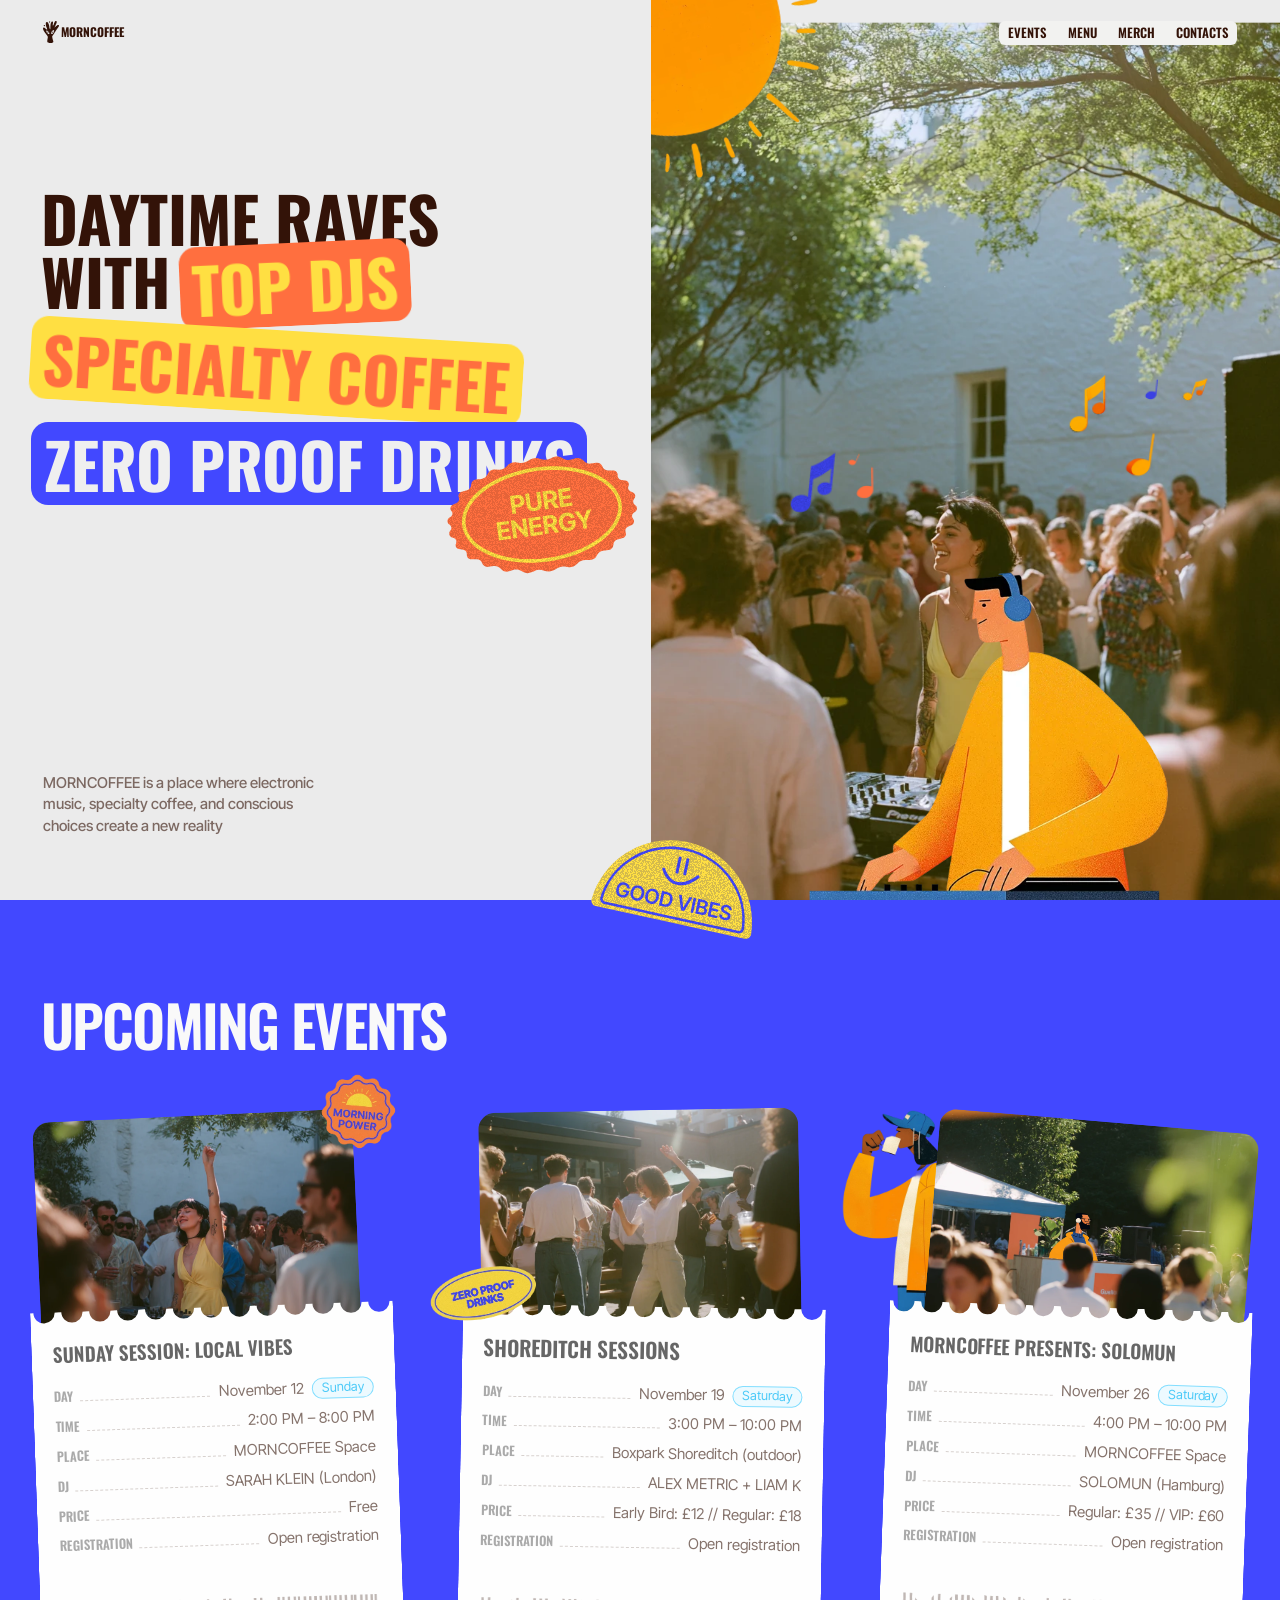
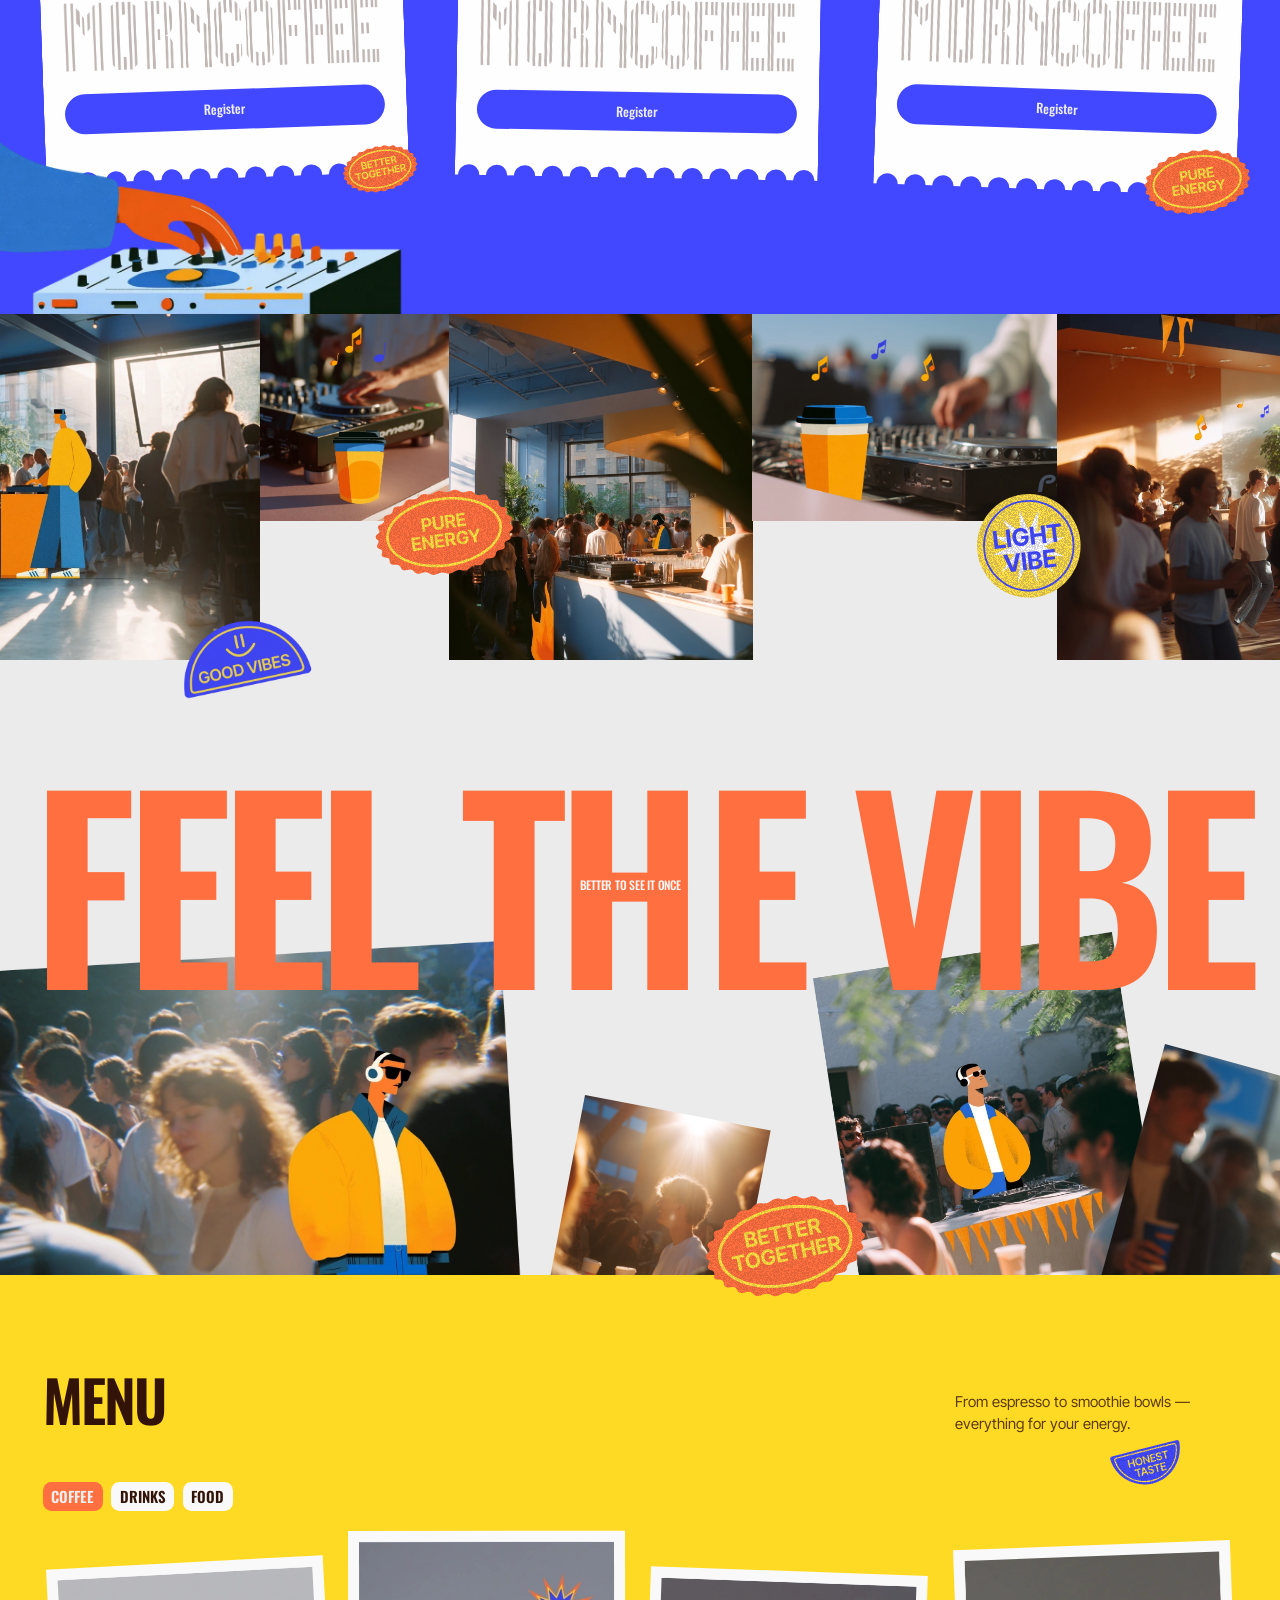
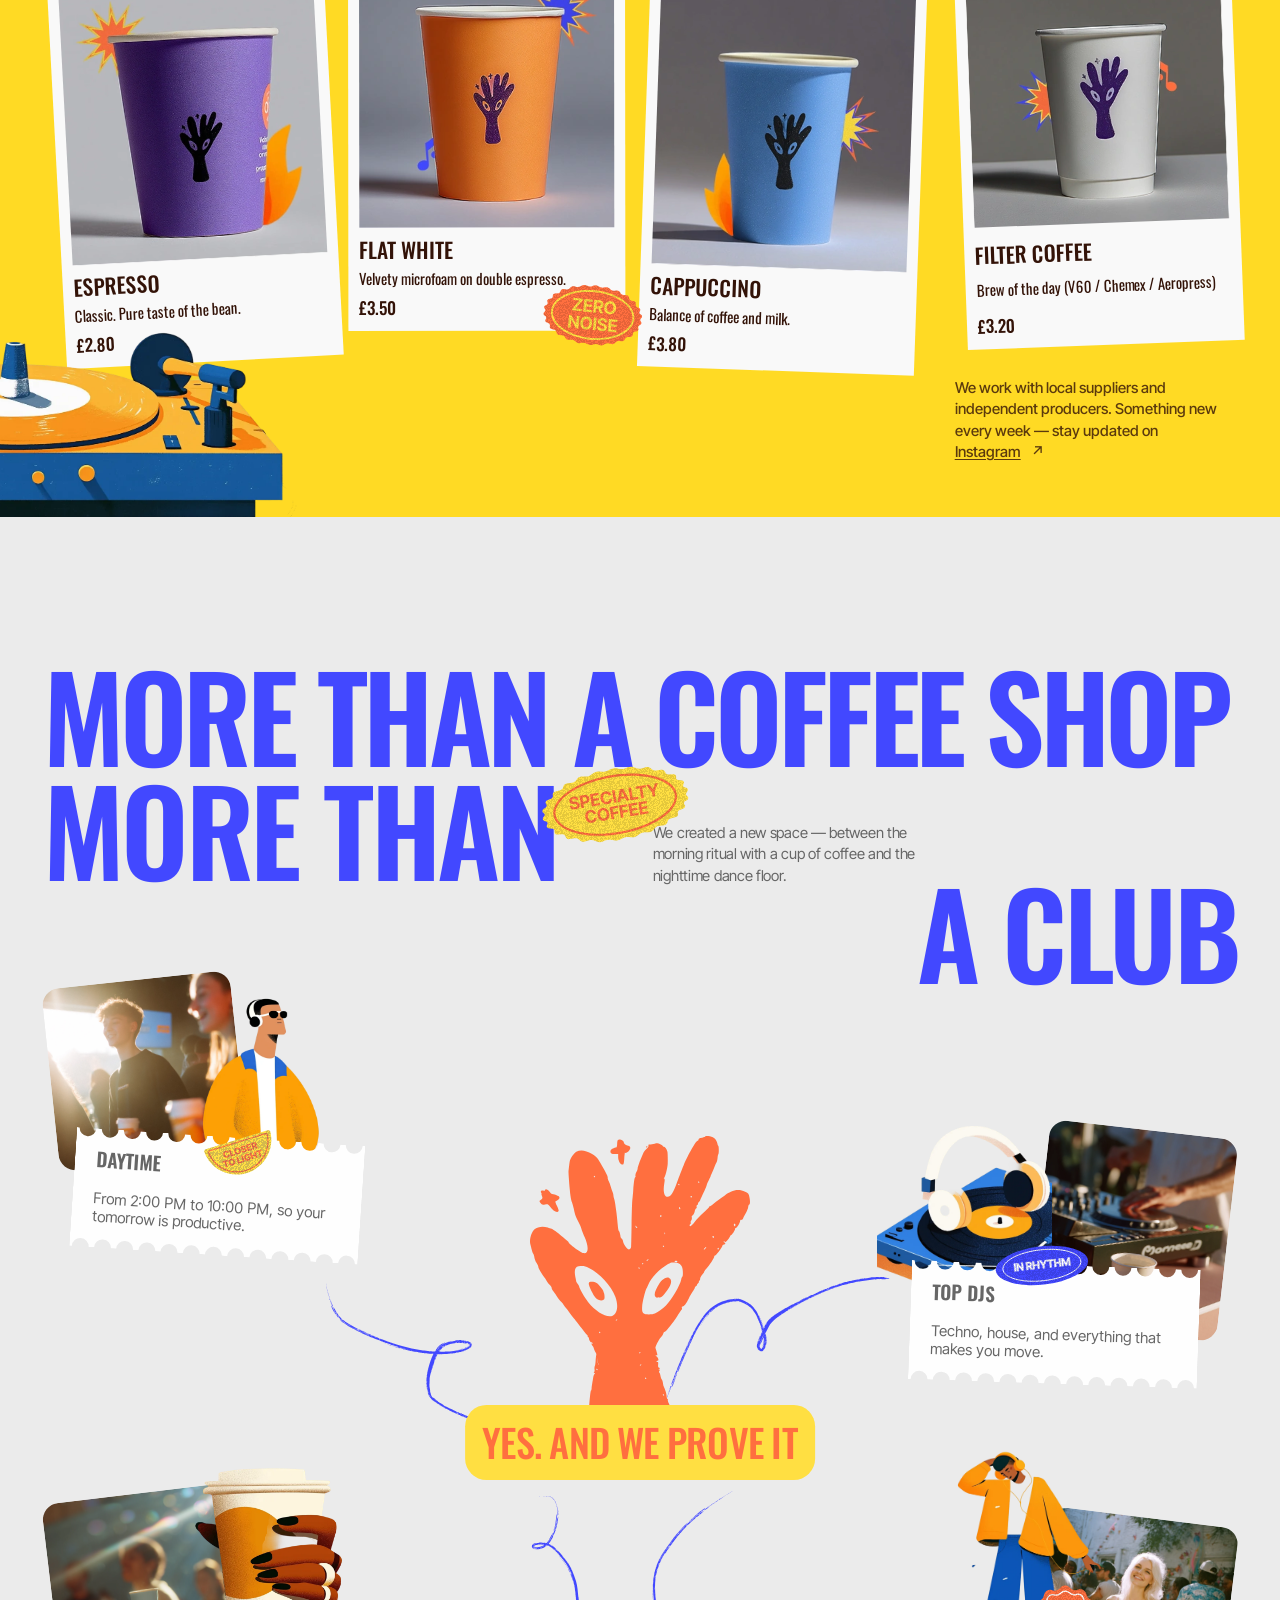
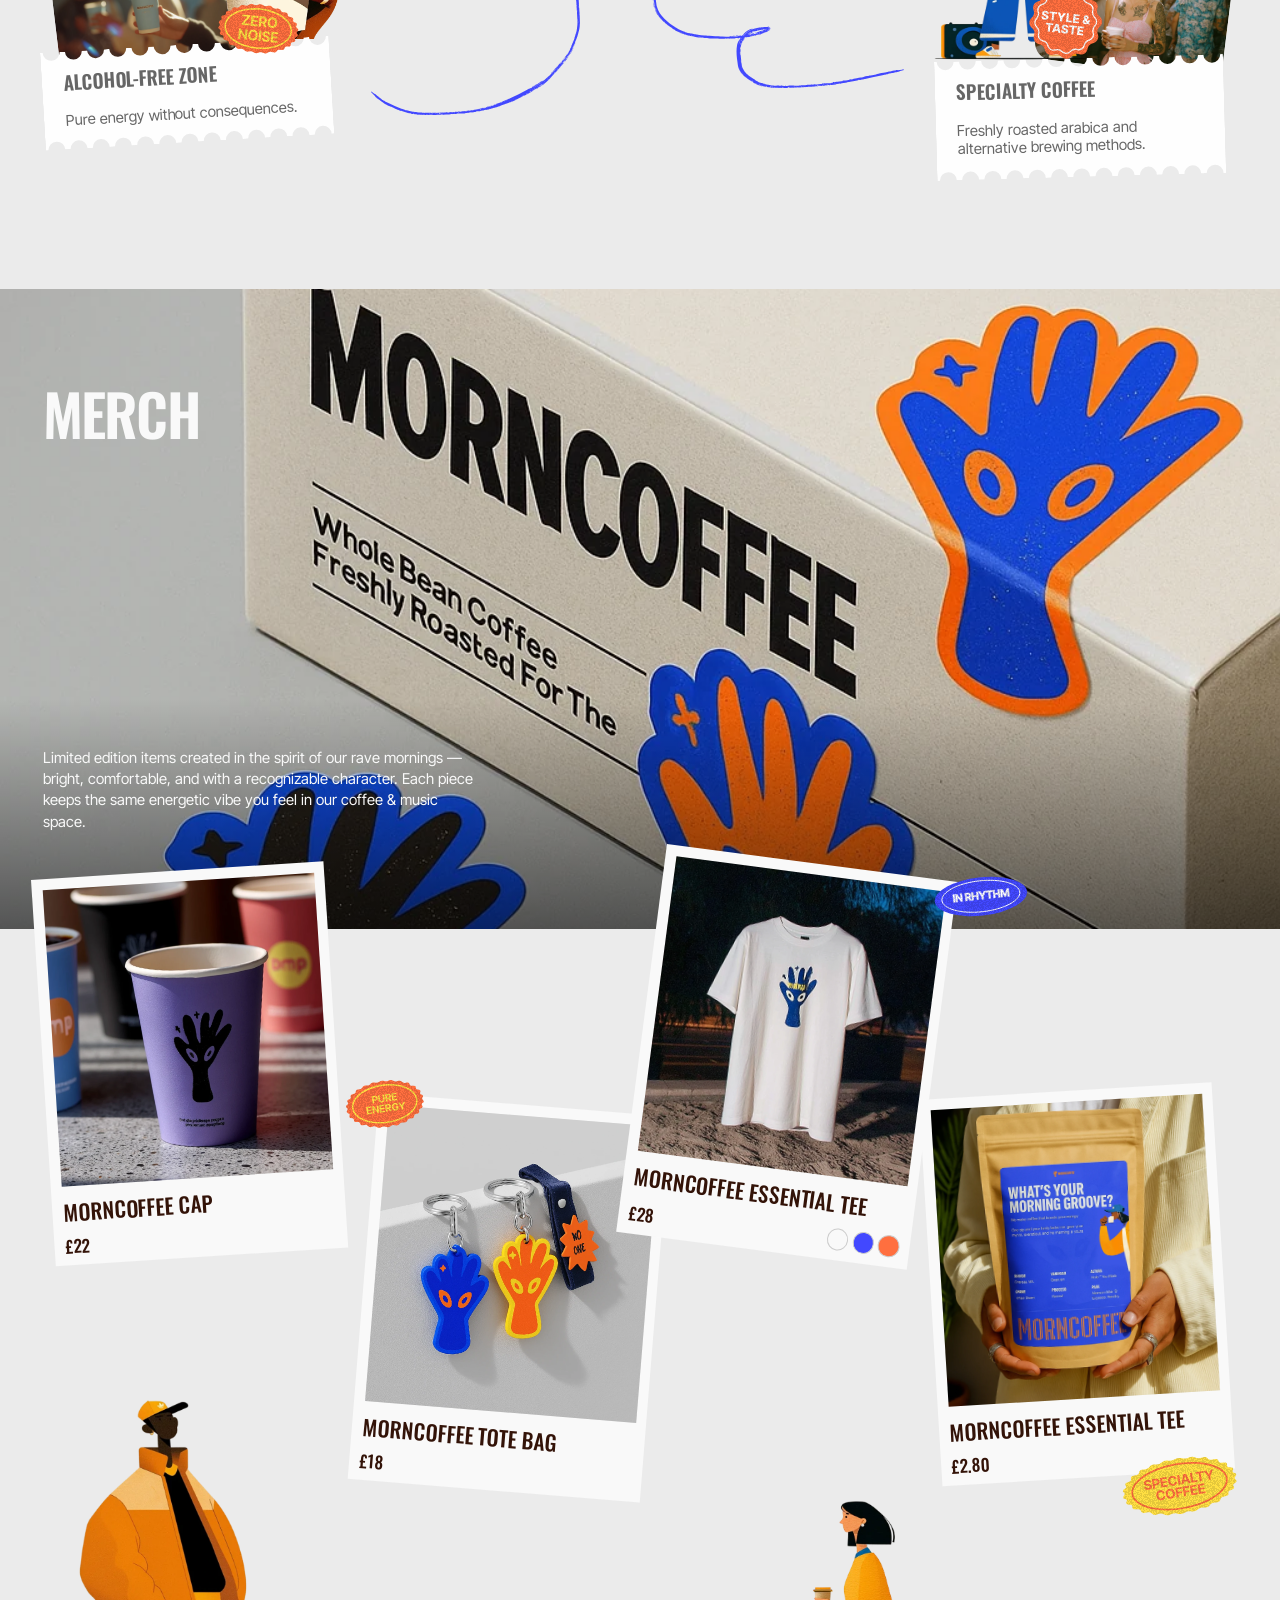
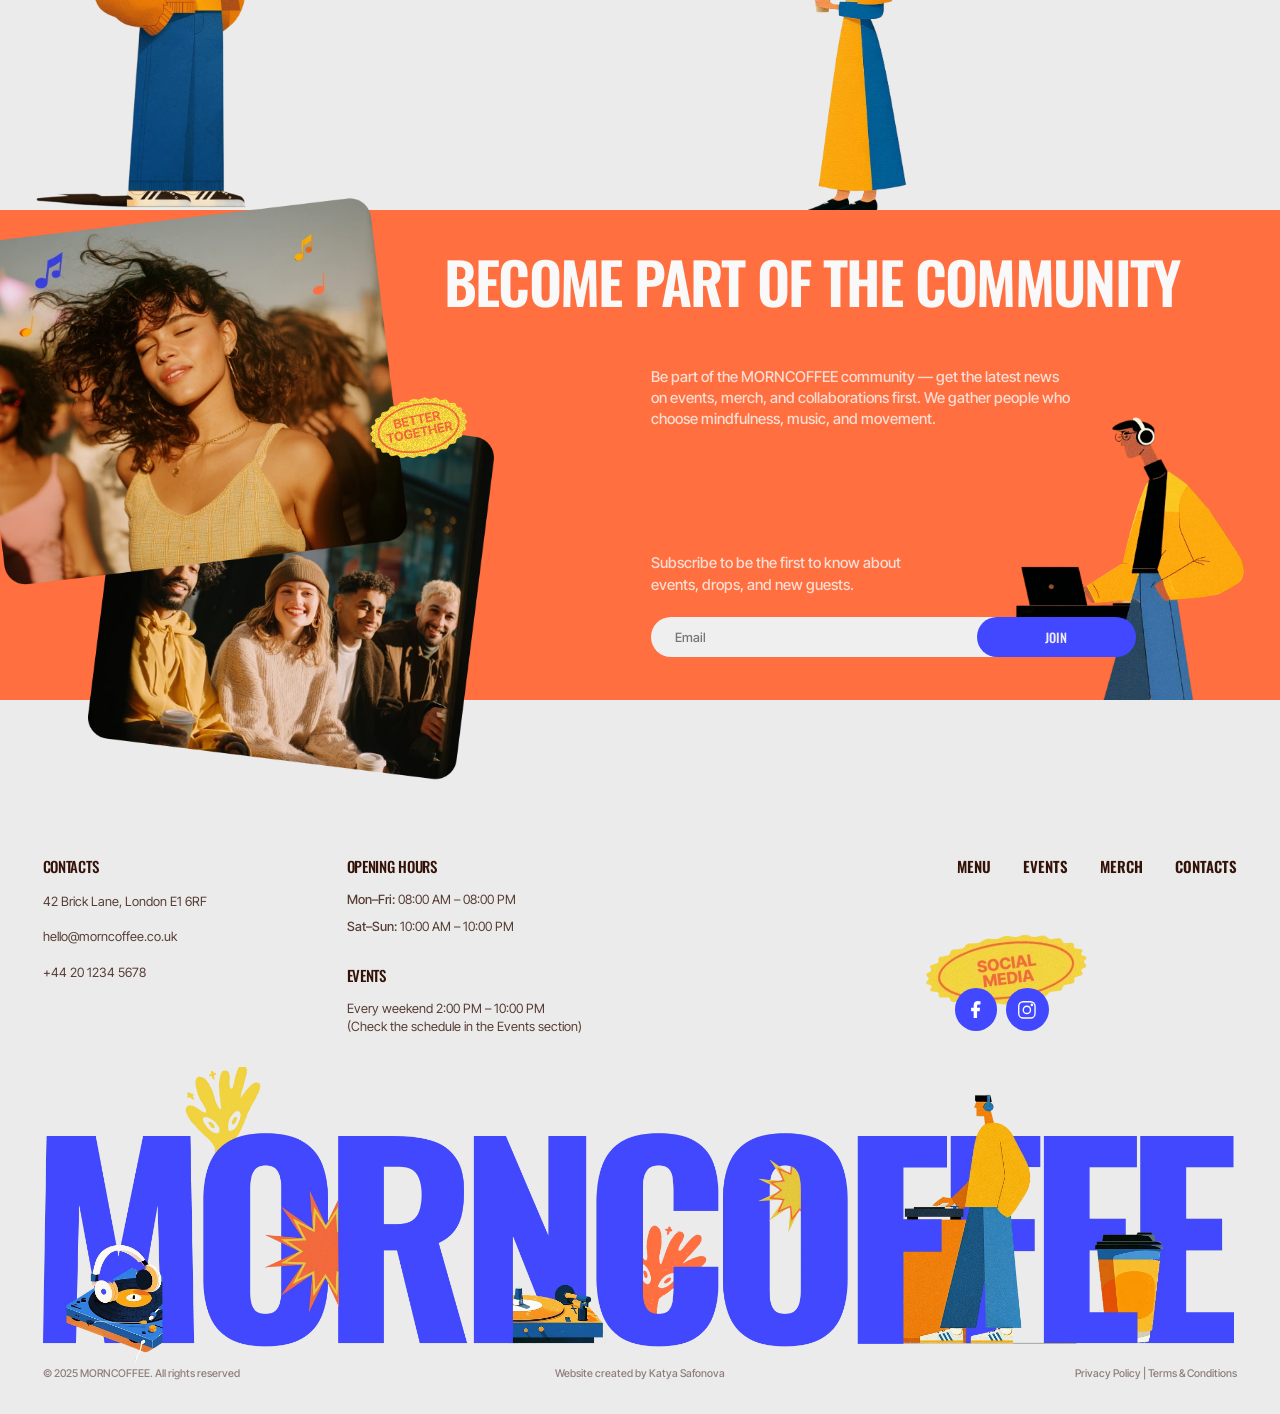
==== commit a197a2c1: "Match header logo to Figma and add mascot favicon" ====
--- a/index.html
+++ b/index.html
@@ -6,6 +6,7 @@
   <meta name="theme-color" content="#ebebeb">
   <meta name="description" content="MORNCOFFEE — daytime raves, top DJs, specialty coffee and zero proof drinks.">
   <title>MORNCOFFEE — Daytime raves & specialty coffee</title>
+  <link rel="icon" type="image/svg+xml" href="assets/favicon.svg">
   <link rel="preload" href="assets/oswald-bold.ttf" as="font" type="font/ttf" crossorigin>
   <link rel="stylesheet" href="styles.css">
   <link rel="stylesheet" href="events.css">
--- a/mobile-polish.css
+++ b/mobile-polish.css
@@ -274,3 +274,7 @@
  .record-popup .record-product-gallery .record-colors button:nth-child(2){left:calc(6% + 14px);top:calc(56% + 40px)}
  .record-popup .record-product-gallery .record-colors button:nth-child(3){left:calc(6% + 38px);top:calc(56% + 75px)}
 }
+
+/* Header lockup matches Figma 636:12506 at its native size. */
+.site-brand{font-size:12px;line-height:1.4;font-weight:700;gap:2px;color:#331308}
+.site-brand>img{width:16px;height:22px;flex:none}
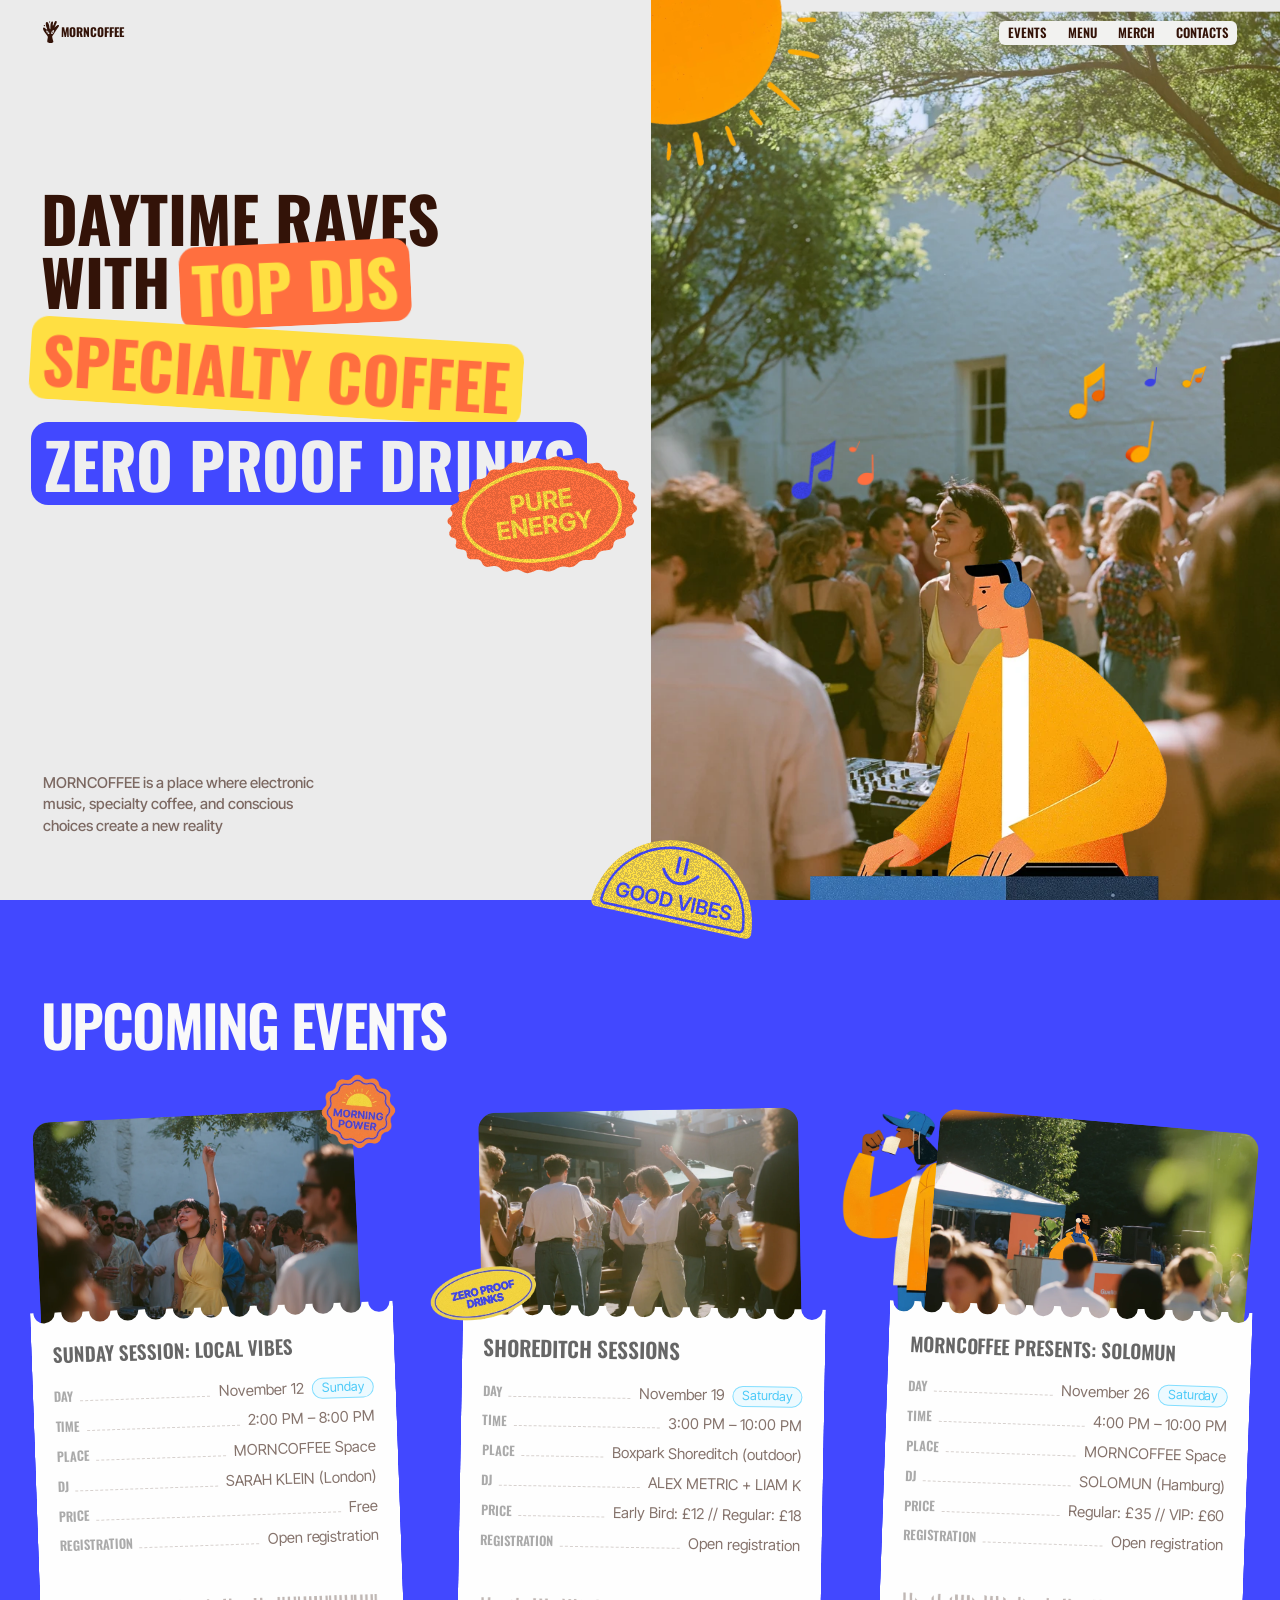
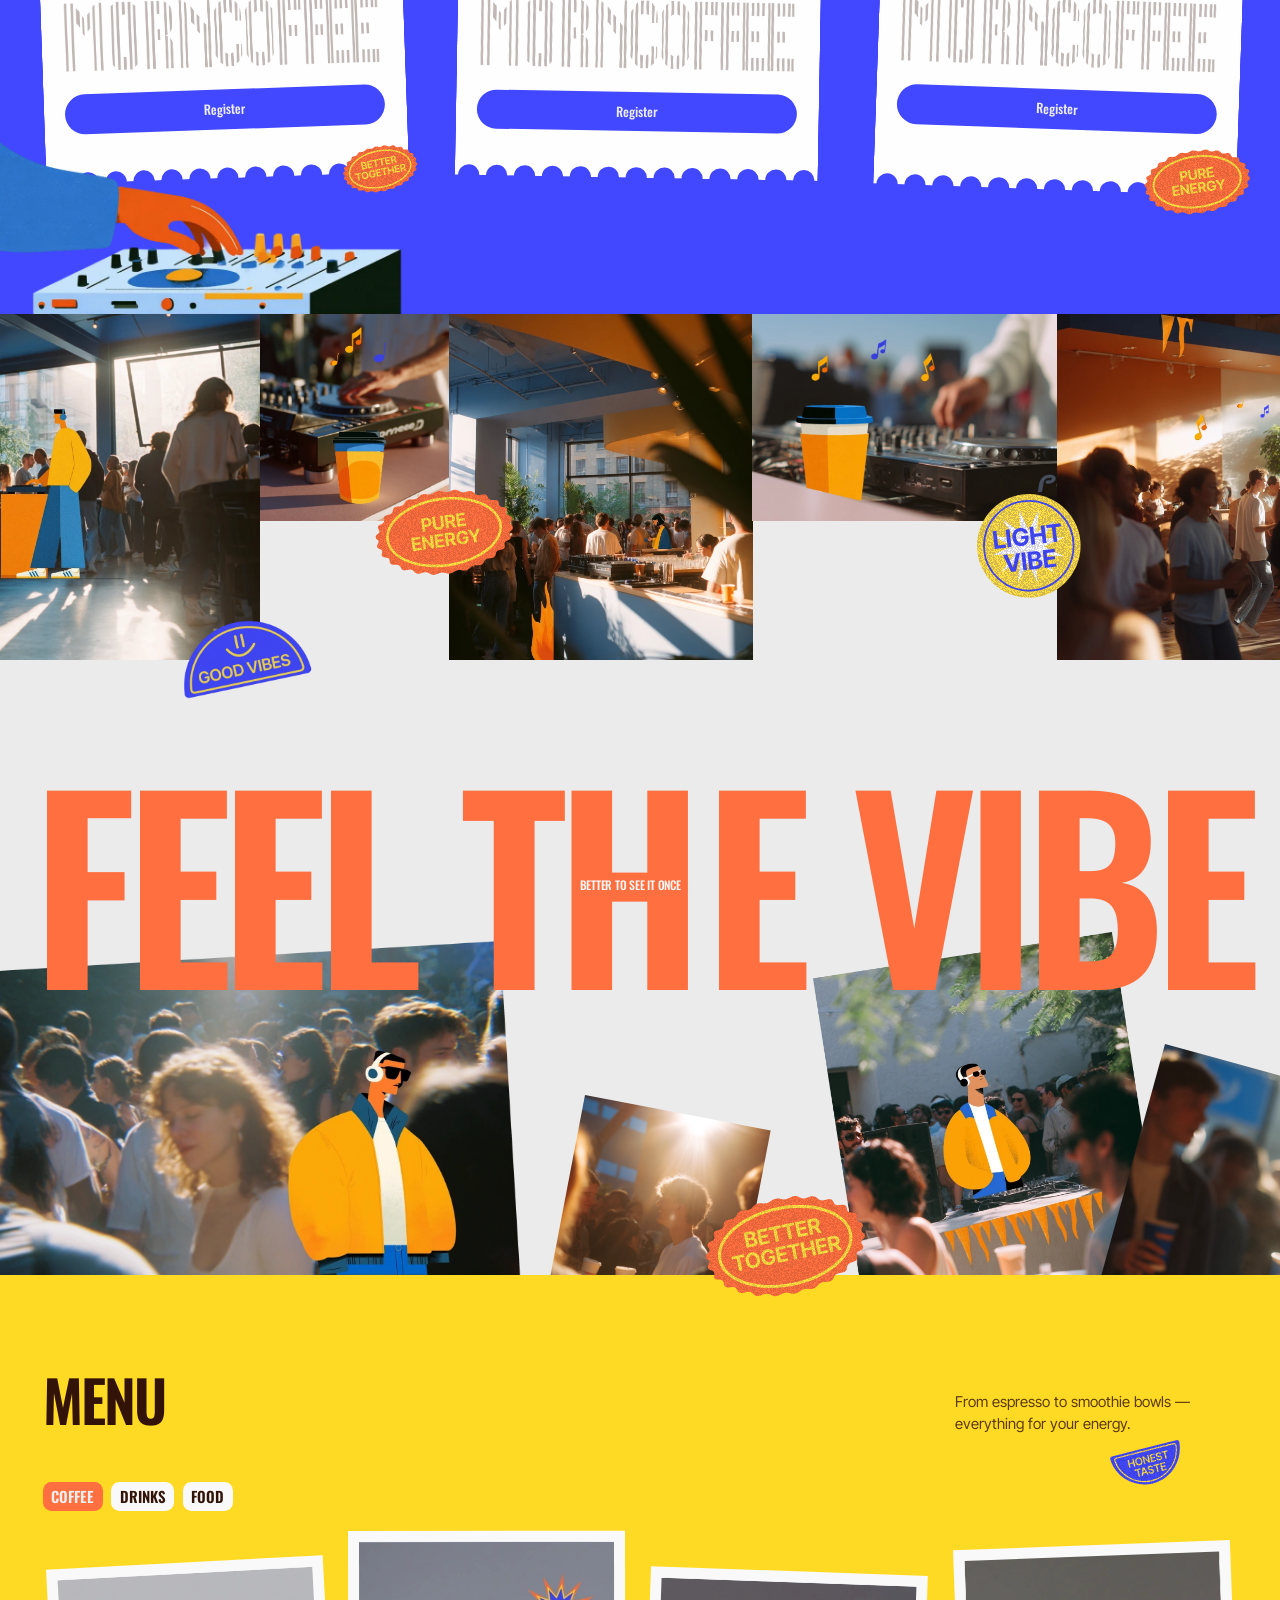
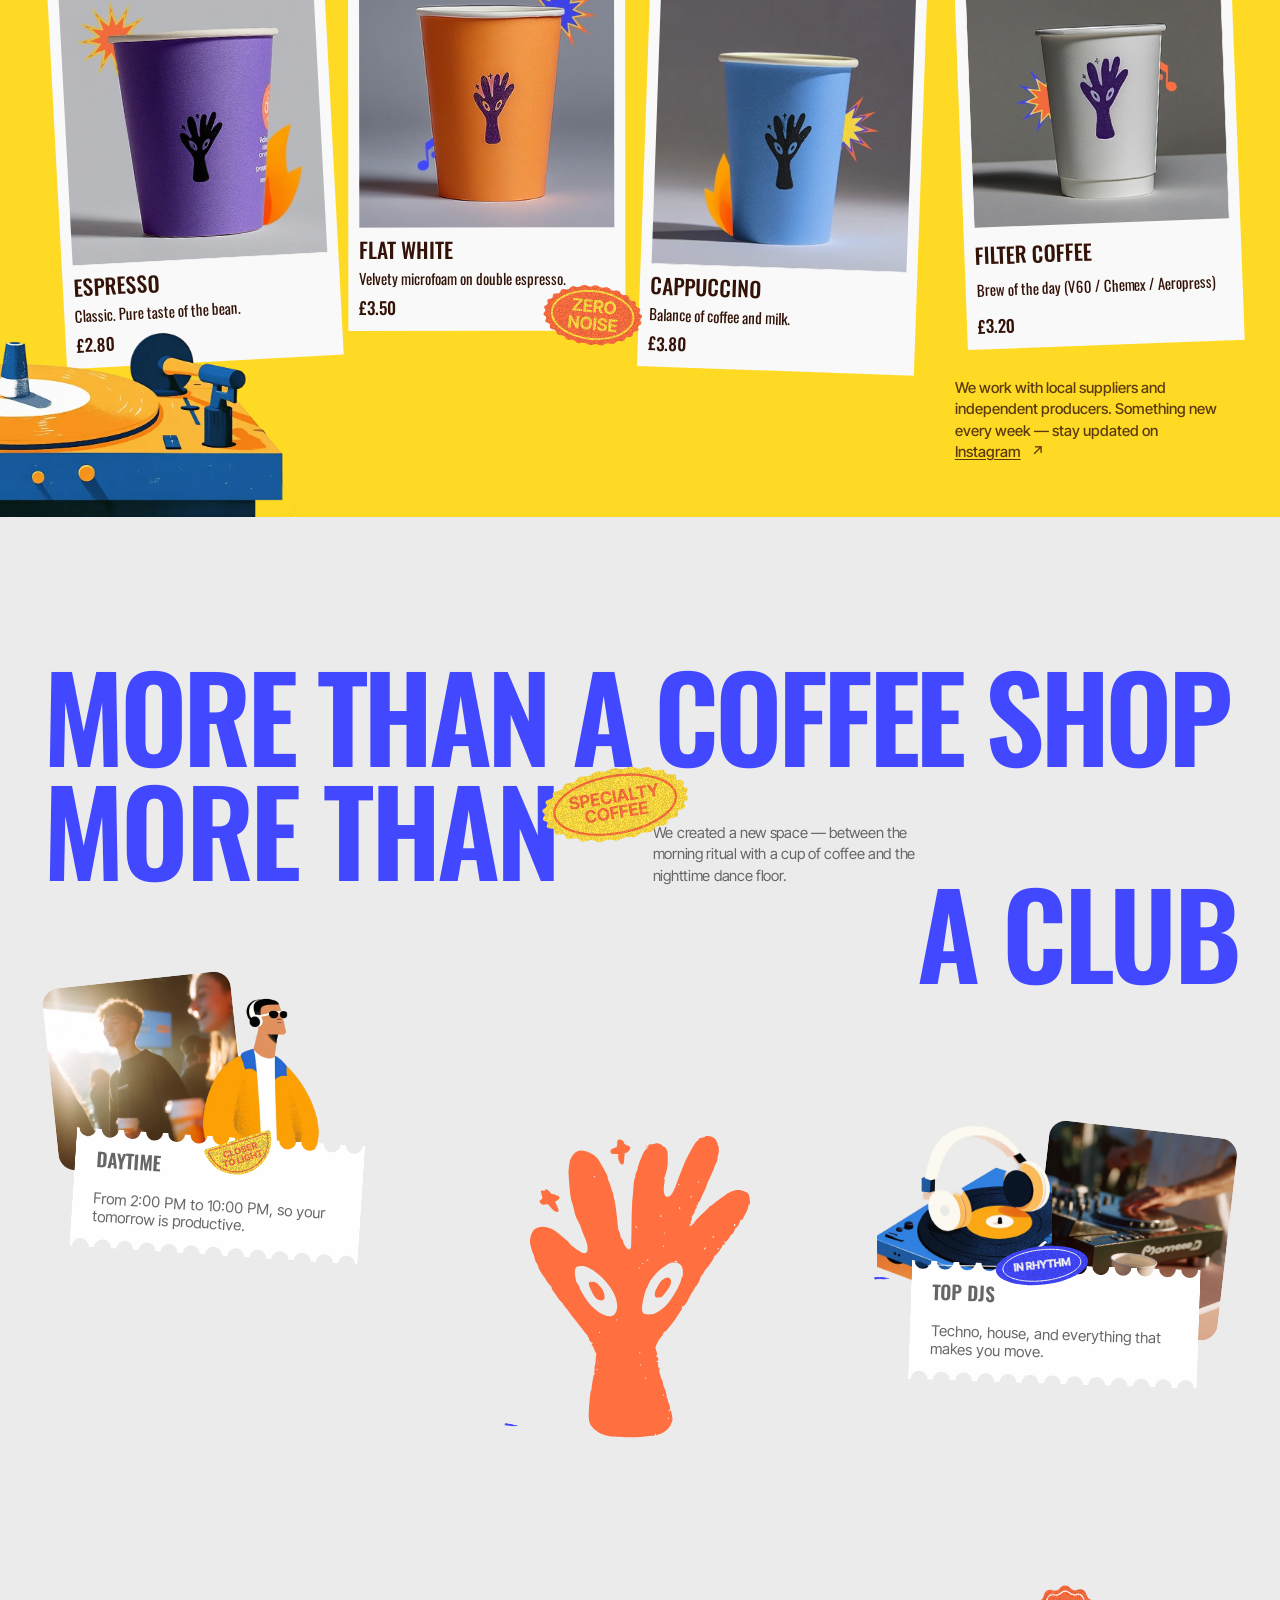
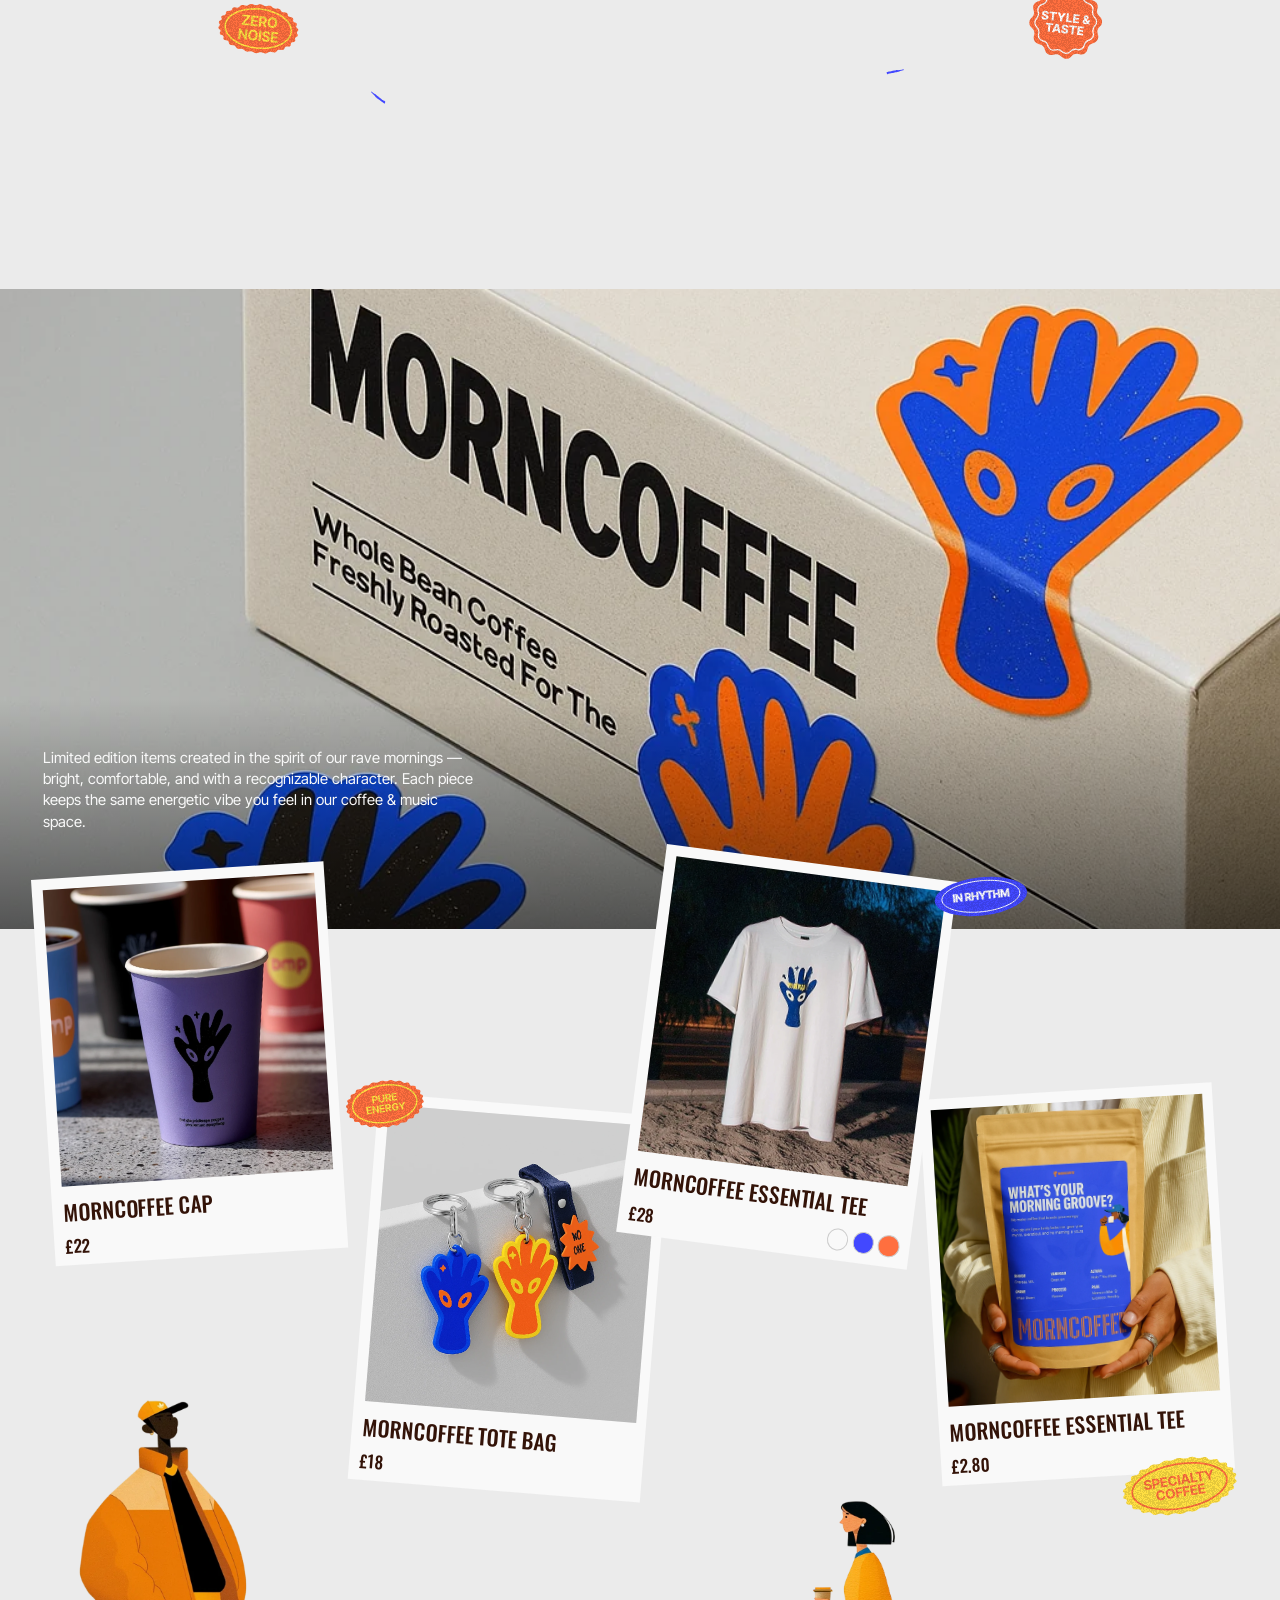
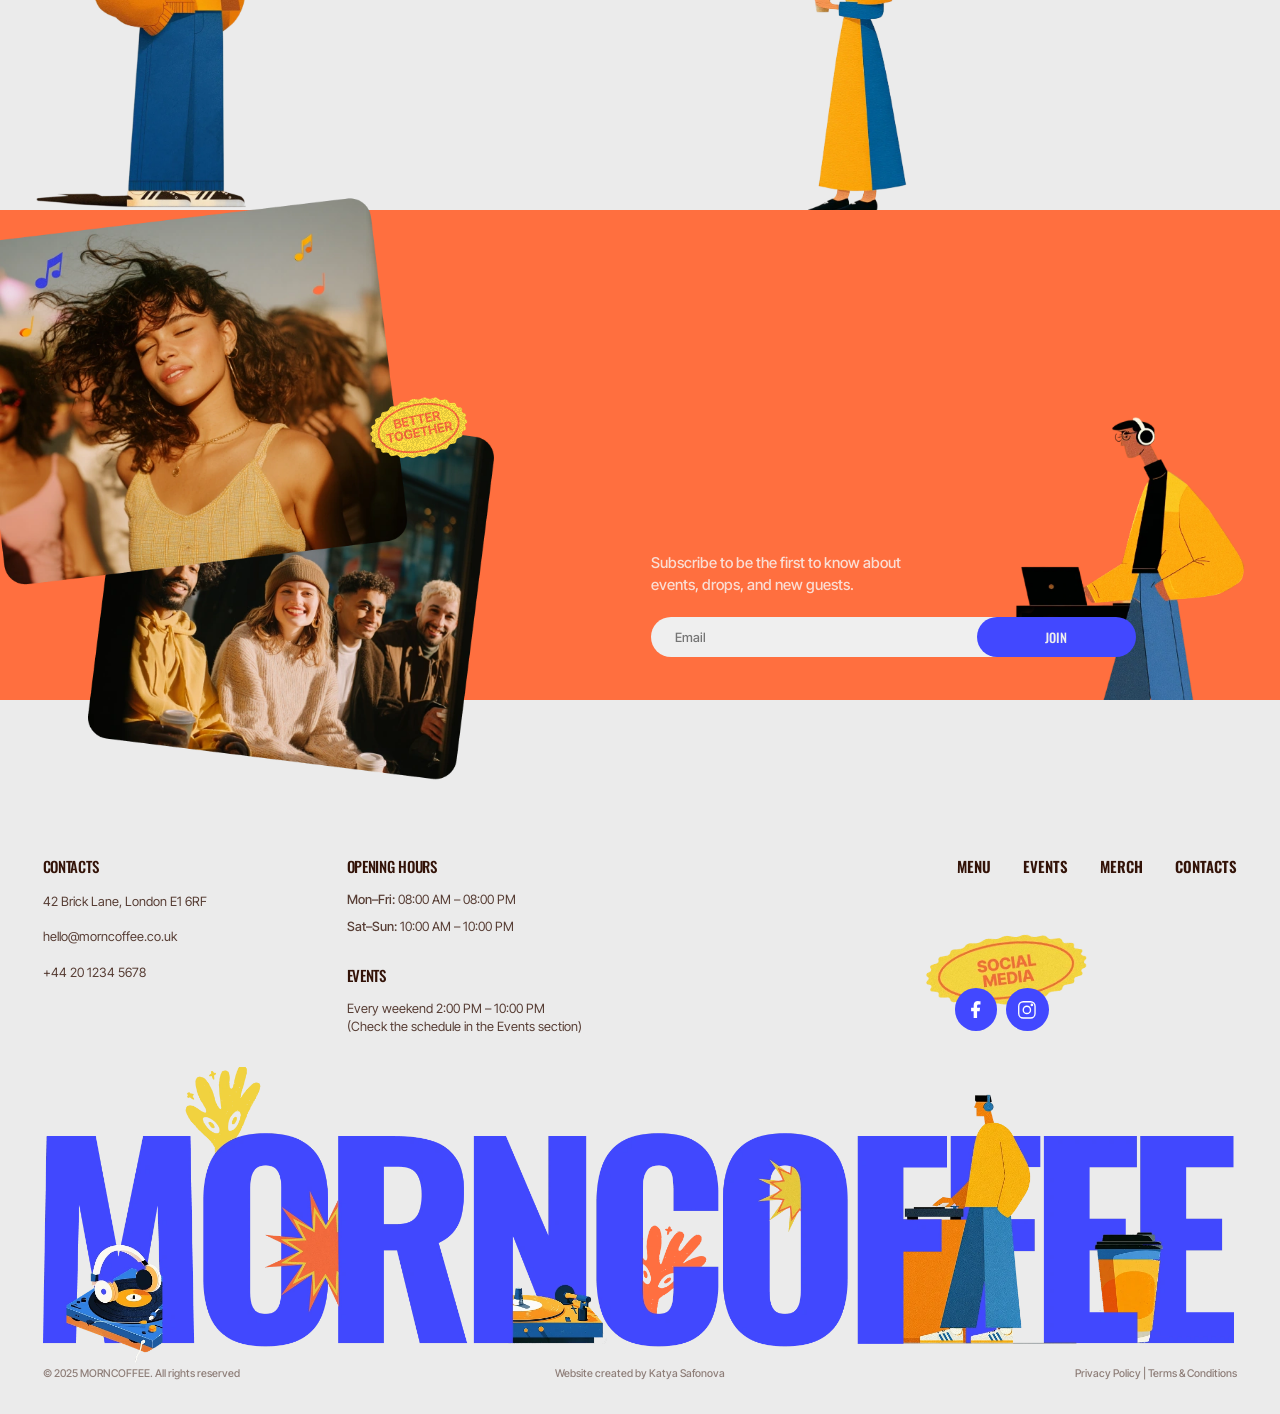
==== commit 20aeb7af: "Reduce font payload with lossless WOFF2 compression" ====
--- a/index.html
+++ b/index.html
@@ -7,7 +7,7 @@
   <meta name="description" content="MORNCOFFEE — daytime raves, top DJs, specialty coffee and zero proof drinks.">
   <title>MORNCOFFEE — Daytime raves & specialty coffee</title>
   <link rel="icon" type="image/svg+xml" href="assets/favicon.svg">
-  <link rel="preload" href="assets/oswald-bold.ttf" as="font" type="font/ttf" crossorigin>
+  <link rel="preload" href="assets/oswald-bold.woff2" as="font" type="font/woff2" crossorigin>
   <link rel="stylesheet" href="styles.css">
   <link rel="stylesheet" href="events.css">
   <link rel="stylesheet" href="page.css?v=2.3">
--- a/styles.css
+++ b/styles.css
@@ -1,5 +1,5 @@
-@font-face{font-family:Oswald;src:url('assets/oswald-bold.ttf') format('truetype');font-weight:700;font-display:swap}
-@font-face{font-family:'Inter Tight';src:url('assets/inter-tight-medium.ttf') format('truetype');font-weight:500;font-display:swap}
+@font-face{font-family:Oswald;src:url('assets/oswald-bold.woff2') format('woff2');font-weight:700;font-display:swap}
+@font-face{font-family:'Inter Tight';src:url('assets/inter-tight-medium.woff2') format('woff2');font-weight:500;font-display:swap}
 :root{color-scheme:light;--paper:#ebebeb;--ink:#331308;--orange:#ff6f3f;--yellow:#ffdf42;--blue:#4248ff}
 *{box-sizing:border-box}body{margin:0;background:var(--paper);color:var(--ink);font-family:'Inter Tight',sans-serif}button,a{-webkit-tap-highlight-color:transparent}button{cursor:pointer}a{color:inherit}button:focus-visible,a:focus-visible{outline:3px solid var(--orange);outline-offset:5px}
 .hero{position:relative;width:100%;container-type:inline-size;min-height:50vw;background:var(--paper);isolation:isolate}
--- a/events.css
+++ b/events.css
@@ -1,6 +1,6 @@
-@font-face{font-family:Oswald;src:url('assets/oswald-semibold.ttf') format('truetype');font-weight:600;font-display:swap}
-@font-face{font-family:Oswald;src:url('assets/oswald-medium.ttf') format('truetype');font-weight:500;font-display:swap}
-@font-face{font-family:'Inter Tight';src:url('assets/inter-tight-regular.ttf') format('truetype');font-weight:400;font-display:swap}
+@font-face{font-family:Oswald;src:url('assets/oswald-semibold.woff2') format('woff2');font-weight:600;font-display:swap}
+@font-face{font-family:Oswald;src:url('assets/oswald-medium.woff2') format('woff2');font-weight:500;font-display:swap}
+@font-face{font-family:'Inter Tight';src:url('assets/inter-tight-regular.woff2') format('woff2');font-weight:400;font-display:swap}
 .hero{z-index:1}
 nav a{font:600 1cqw/1.4 Oswald,sans-serif;text-decoration:none;text-transform:uppercase}nav a:hover{color:var(--blue)}
 .events{container-type:inline-size;position:relative;isolation:isolate;overflow:hidden;background:var(--blue);min-height:79.25vw;color:#f9f9f9;scroll-margin-top:0}
--- a/page.css
+++ b/page.css
@@ -1,5 +1,5 @@
 /* Shared layout units retain the 1200px artboard proportions. */
-@font-face{font-family:Oswald;src:url('assets/oswald-regular.ttf') format('truetype');font-weight:400;font-display:swap}
+@font-face{font-family:Oswald;src:url('assets/oswald-regular.woff2') format('woff2');font-weight:400;font-display:swap}
 .canvas-section{position:relative;container-type:inline-size;isolation:isolate;max-width:1600px;margin-inline:auto}
 .art-layer{position:absolute;left:var(--x);top:var(--y);width:var(--w);height:var(--h);transform:rotate(var(--r,0deg));transform-origin:0 0;object-fit:cover}
 .ornament,.decal{pointer-events:none}.decal{display:flex;align-items:center;justify-content:center;text-align:center;text-transform:uppercase;font:bold 1.15cqw/1.05 'Inter Tight',sans-serif;background:var(--yellow);color:var(--blue);border-radius:50%;outline:1px solid currentColor;outline-offset:-.5cqw;z-index:3;padding:.5cqw}.decal.orange{color:var(--yellow);background:var(--orange)}.decal.round{border-radius:50%}
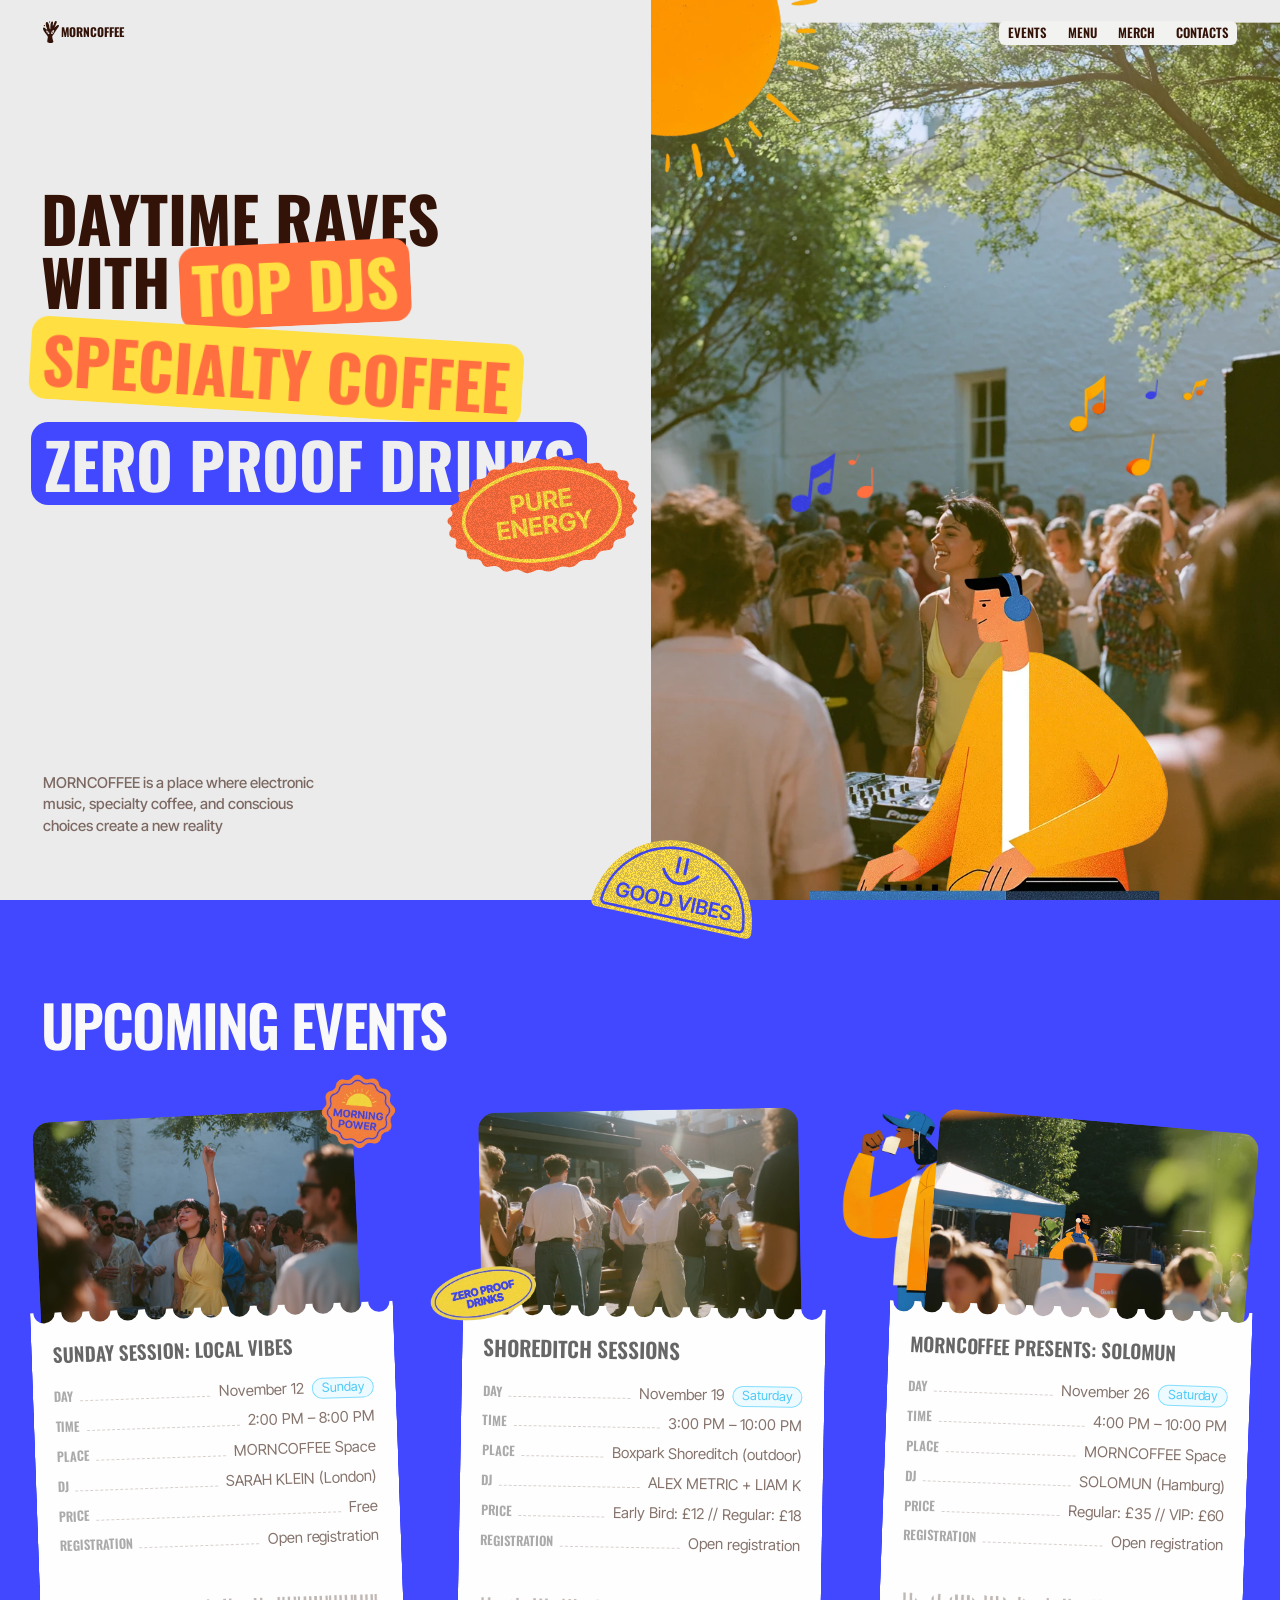
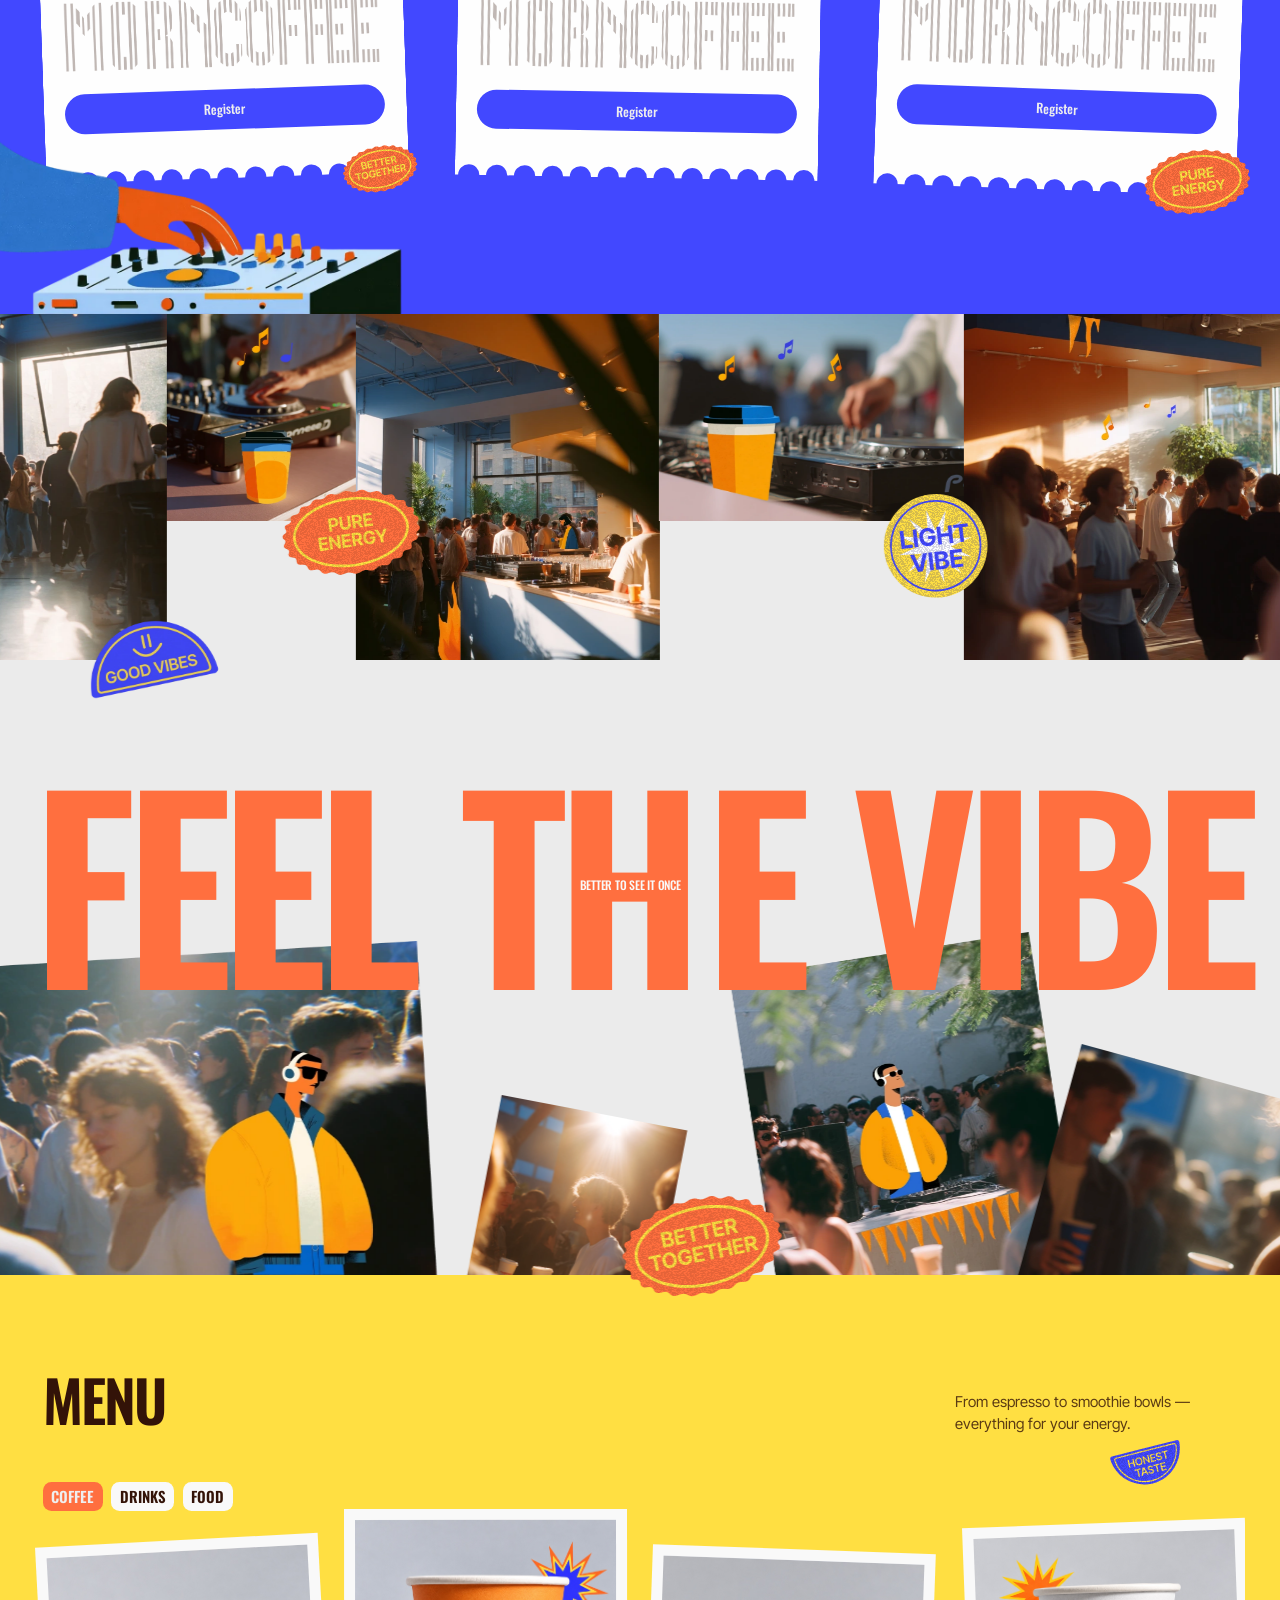
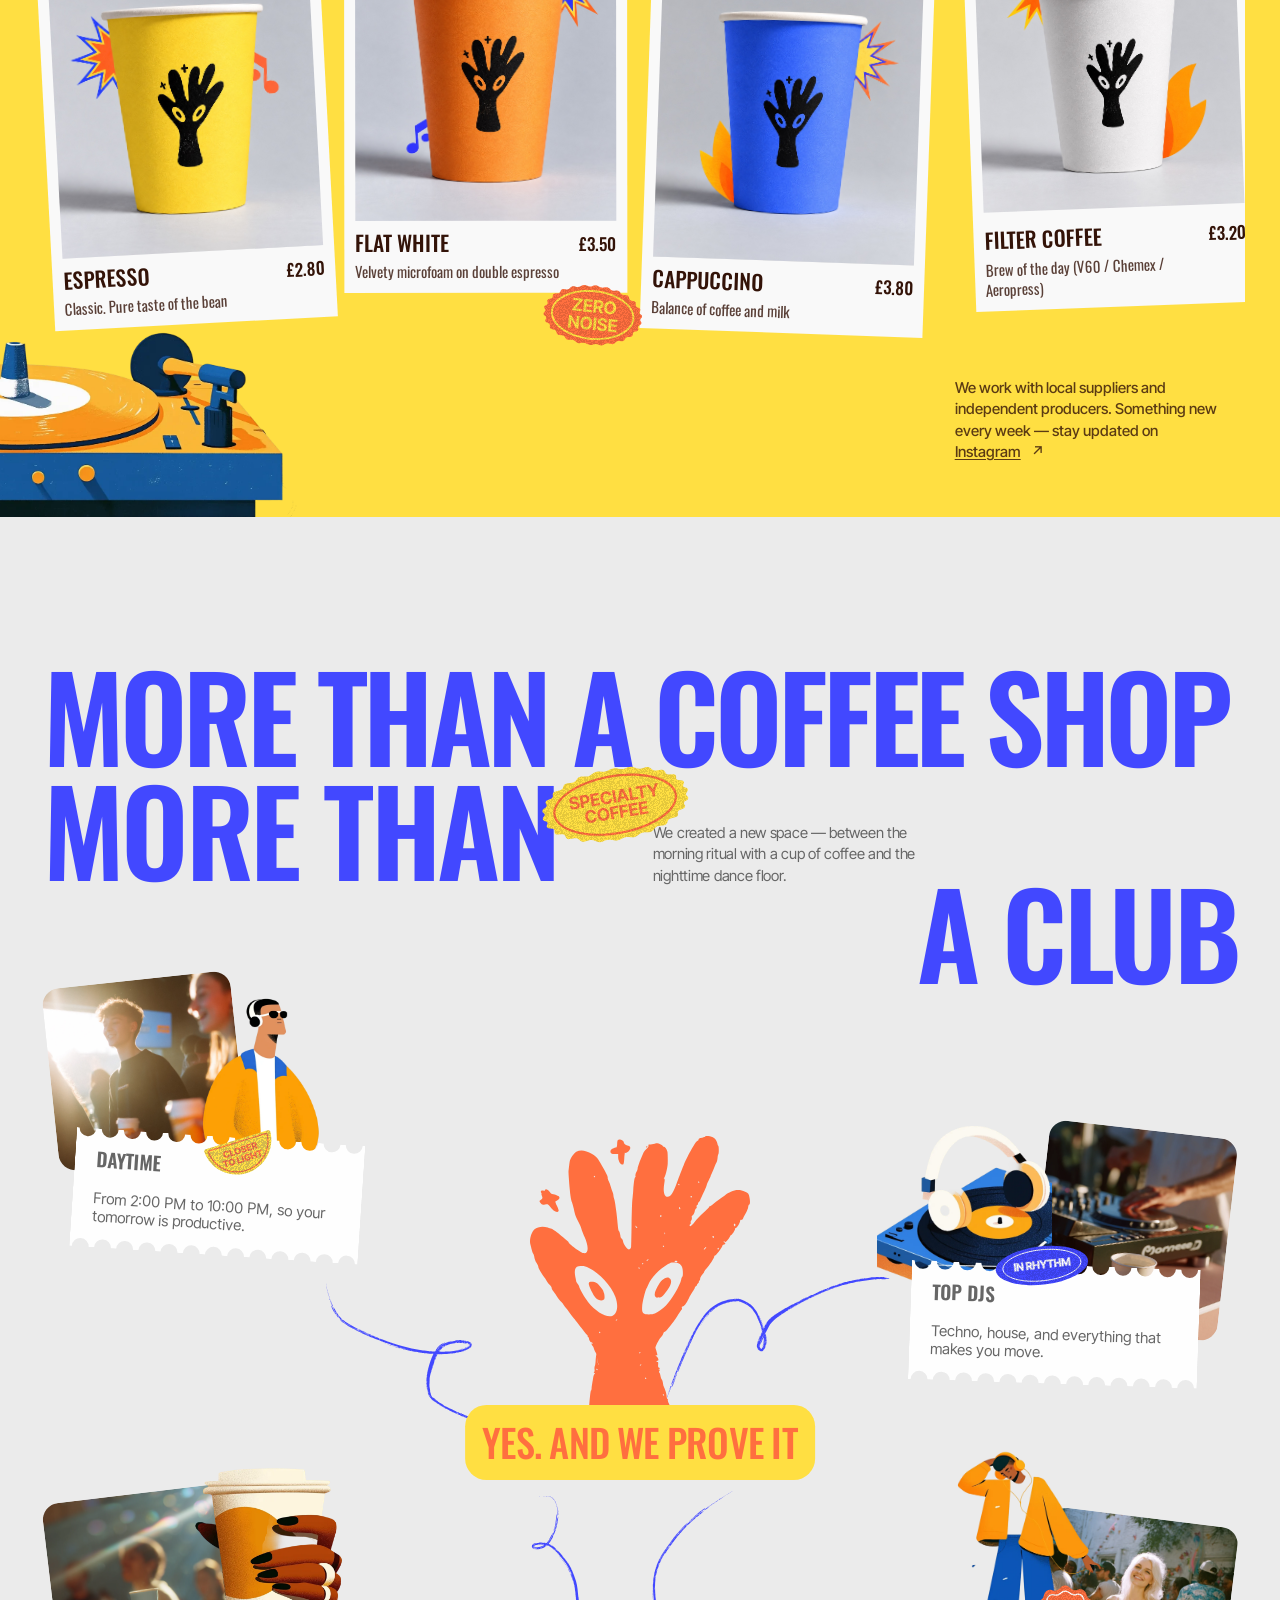
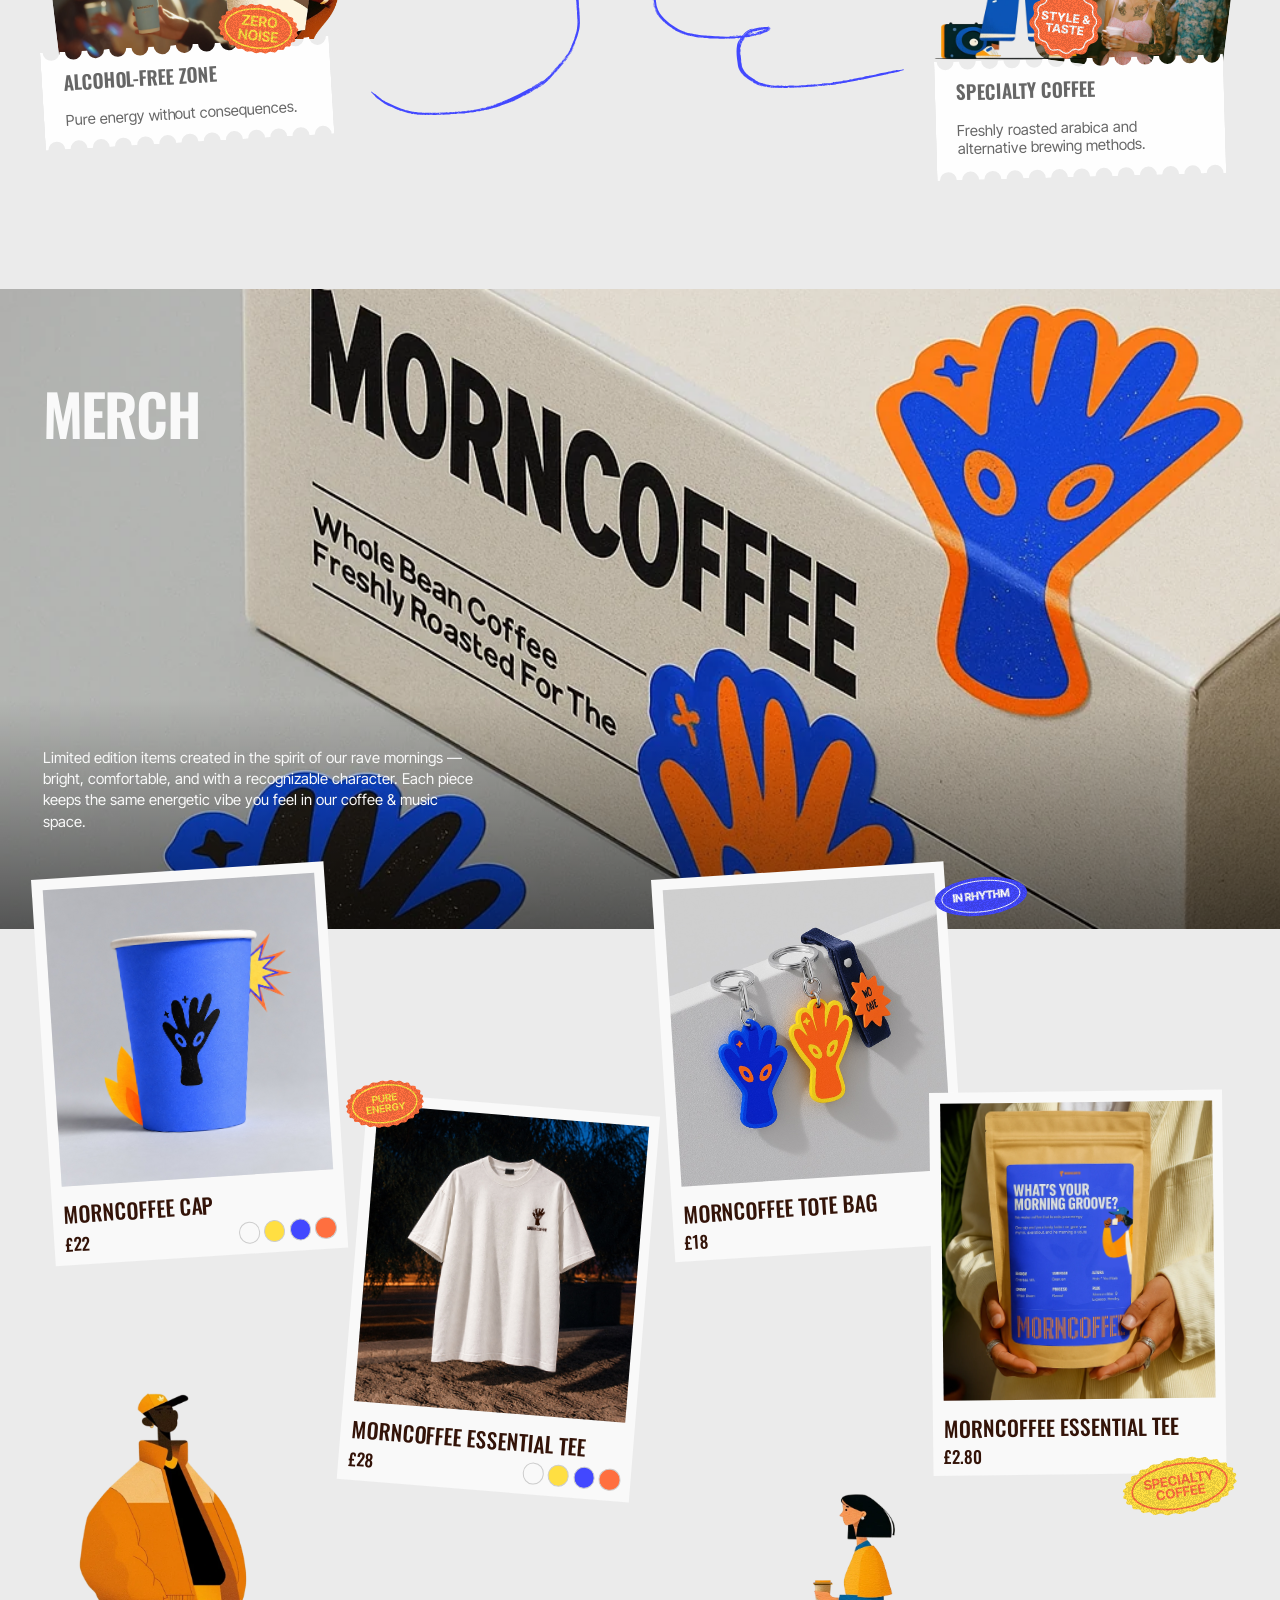
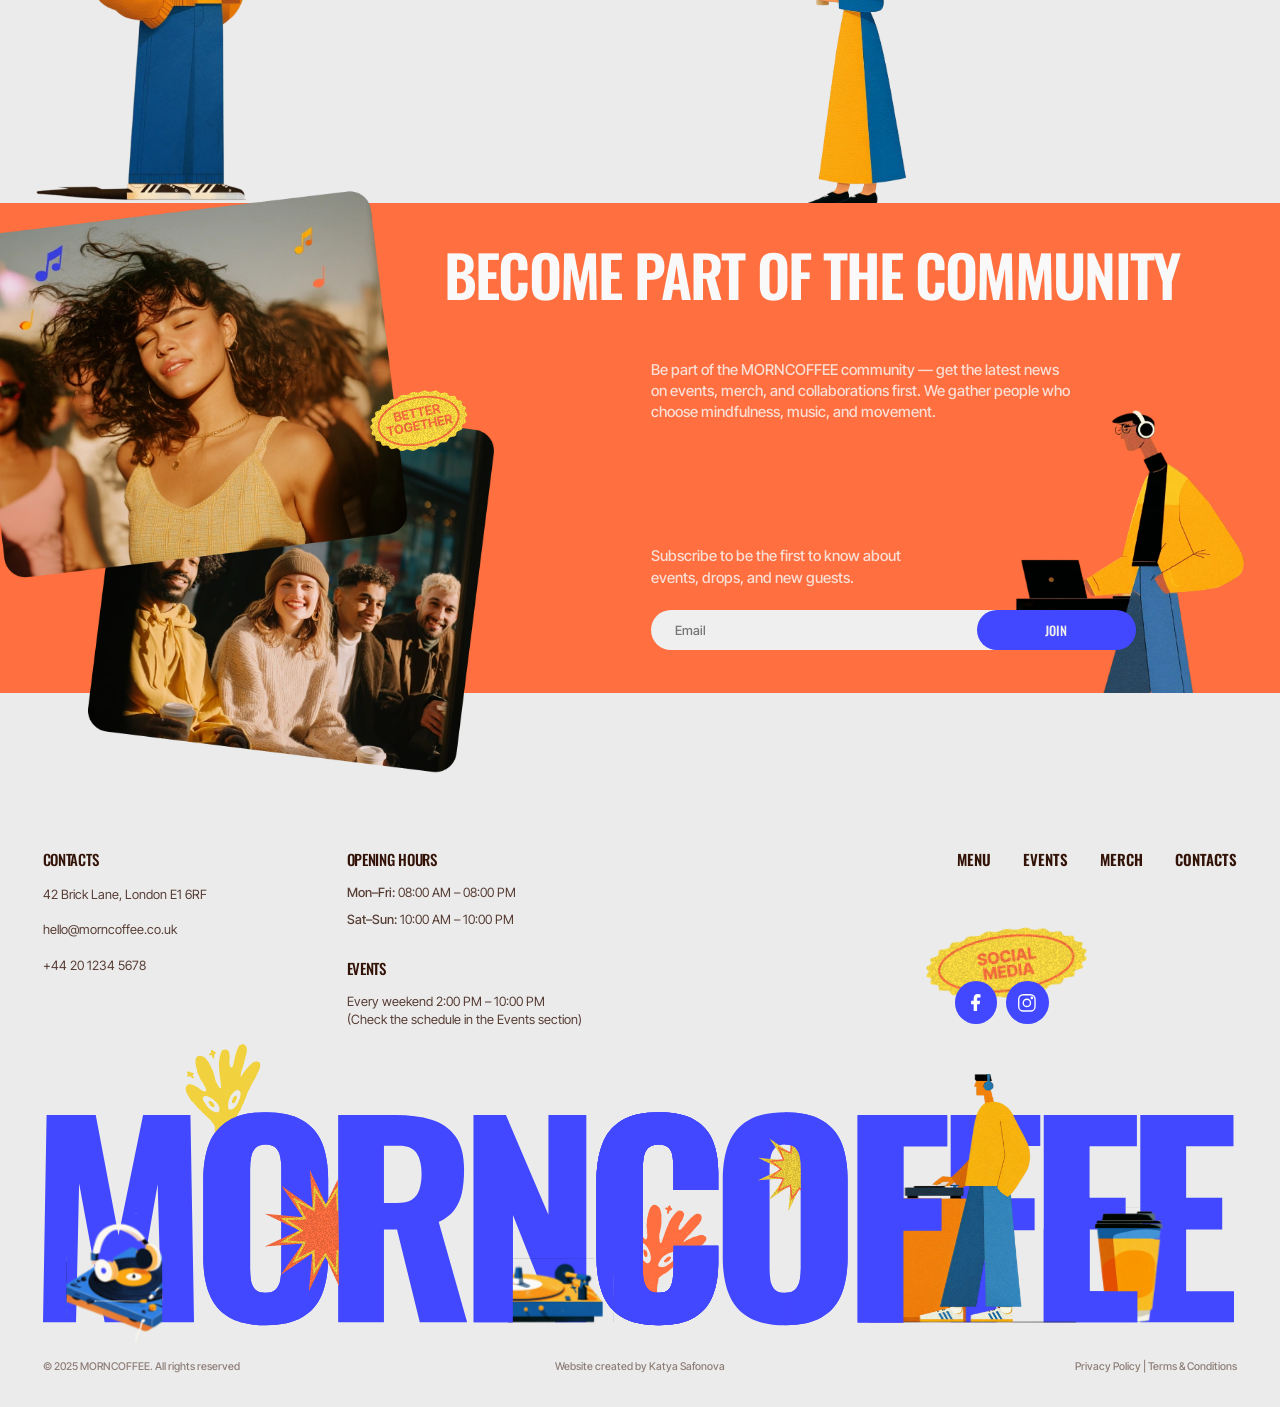
==== commit 72b388d6: "Update Figma assets, product cards and responsive layouts" ====
--- a/index.html
+++ b/index.html
@@ -21,6 +21,7 @@
   <link rel="stylesheet" href="catalog.css"><link rel="stylesheet" href="polish.css">
   <link rel="stylesheet" href="mobile-polish.css">
   <link rel="stylesheet" href="motion.css">
+  <link rel="stylesheet" href="card-update.css">
 </head>
 <body id="top">
   <main>
@@ -135,7 +136,7 @@
 <section class="merch canvas-section" id="merch" aria-labelledby="merch-title">
 <div class="merch-cover"></div><h2 class="section-title" id="merch-title">Merch</h2>
 <p class="merch-intro">Limited edition items created in the spirit of our rave mornings — bright, comfortable, and with a recognizable character. Each piece keeps the same energetic vibe you feel in our coffee &amp; music space.</p>
-<div class="merch-grid"><article class="product cap-white"><button class="product-view" data-product="cap-white" aria-label="View MORNCOFFEE Cap"><span class="product-photo" style="background-image:url(assets/cap-white.webp)"></span><h3>MORNCOFFEE Cap</h3></button><div class="product-meta"><span>£22</span><span class="swatches" aria-label="Available colors"><span class="swatch brown" title="Brown"></span><span class="swatch blue" title="Blue"></span><span class="swatch orange" title="Orange"></span></span></div></article><article class="product tote"><button class="product-view" data-product="tote" aria-label="View MORNCOFFEE Tote Bag"><span class="product-photo" style="background-image:url(assets/tote.webp)"></span><h3>MORNCOFFEE Tote Bag</h3></button><div class="product-meta"><span>£18</span></div></article><article class="product cap-blue"><button class="product-view" data-product="cap-blue" aria-label="View MORNCOFFEE Cap"><span class="product-photo" style="background-image:url(assets/cap-blue.webp)"></span><h3>MORNCOFFEE Cap</h3></button><div class="product-meta"><span>£28</span><span class="swatches" aria-label="Available colors"><span class="swatch brown" title="Brown"></span><span class="swatch blue" title="Blue"></span><span class="swatch orange" title="Orange"></span></span></div></article><article class="product tee"><button class="product-view" data-product="tee" aria-label="View MORNCOFFEE Essential Tee"><span class="product-photo" style="background-image:url(assets/tee.webp)"></span><h3>MORNCOFFEE Essential Tee</h3></button><div class="product-meta"><span>£2.80</span></div></article></div><img class="art-layer ornament merch-figure-left" src="assets/merch-man.webp" alt="" loading="lazy" style="--x:0.33333cqw;--y:74.16667cqw;--w:26.16667cqw;--h:33.58333cqw;--r:0deg"><img class="art-layer ornament merch-figure-right" src="assets/merch-woman.webp" alt="" loading="lazy" style="--x:55.25000cqw;--y:79.16667cqw;--w:24.08333cqw;--h:28.58333cqw;--r:0deg"><span class="original-decal decal art-layer orange" aria-hidden="true" style="--x:25.75000cqw;--y:61.00000cqw;--w:8.66667cqw;--h:5.33333cqw;--r:-11deg"><img src="assets/pure-energy.svg" alt="" loading="lazy"></span><span class="original-decal decal art-layer " aria-hidden="true" style="--x:71.83333cqw;--y:45.33333cqw;--w:9.75000cqw;--h:4.75000cqw;--r:-6deg"><img src="assets/in-rhythm.svg" alt="" loading="lazy"></span><span class="original-decal decal art-layer " aria-hidden="true" style="--x:86.25000cqw;--y:90.66667cqw;--w:12.08333cqw;--h:6.00000cqw;--r:-6deg"><img src="assets/specialty-coffee.svg" alt="" loading="lazy"></span></section>
+<div class="merch-grid"><article class="product cap-white"><button class="product-view" data-product="cap-white" aria-label="View MORNCOFFEE Cap"><span class="product-photo" style="background-image:url(assets/cap-white.webp)"></span><h3>MORNCOFFEE Cap</h3></button><div class="product-meta"><span>£22</span><span class="swatches" aria-label="Available colors"><span class="swatch brown" title="Brown"></span><span class="swatch blue" title="Blue"></span><span class="swatch orange" title="Orange"></span></span></div></article><article class="product tote"><button class="product-view" data-product="tote" aria-label="View MORNCOFFEE Tote Bag"><span class="product-photo" style="background-image:url(assets/tote.webp)"></span><h3>MORNCOFFEE Tote Bag</h3></button><div class="product-meta"><span>£18</span></div></article><article class="product cap-blue"><button class="product-view" data-product="cap-blue" aria-label="View MORNCOFFEE Cap"><span class="product-photo" style="background-image:url(assets/shirt-white-front.jpg)"></span><h3>MORNCOFFEE Cap</h3></button><div class="product-meta"><span>£28</span><span class="swatches" aria-label="Available colors"><span class="swatch brown" title="Brown"></span><span class="swatch blue" title="Blue"></span><span class="swatch orange" title="Orange"></span></span></div></article><article class="product tee"><button class="product-view" data-product="tee" aria-label="View MORNCOFFEE Essential Tee"><span class="product-photo" style="background-image:url(assets/tee.webp)"></span><h3>MORNCOFFEE Essential Tee</h3></button><div class="product-meta"><span>£2.80</span></div></article></div><img class="art-layer ornament merch-figure-left" src="assets/merch-man.webp" alt="" loading="lazy" style="--x:0.33333cqw;--y:74.16667cqw;--w:26.16667cqw;--h:33.58333cqw;--r:0deg"><img class="art-layer ornament merch-figure-right" src="assets/merch-woman.webp" alt="" loading="lazy" style="--x:55.25000cqw;--y:79.16667cqw;--w:24.08333cqw;--h:28.58333cqw;--r:0deg"><span class="original-decal decal art-layer orange" aria-hidden="true" style="--x:25.75000cqw;--y:61.00000cqw;--w:8.66667cqw;--h:5.33333cqw;--r:-11deg"><img src="assets/pure-energy.svg" alt="" loading="lazy"></span><span class="original-decal decal art-layer " aria-hidden="true" style="--x:71.83333cqw;--y:45.33333cqw;--w:9.75000cqw;--h:4.75000cqw;--r:-6deg"><img src="assets/in-rhythm.svg" alt="" loading="lazy"></span><span class="original-decal decal art-layer " aria-hidden="true" style="--x:86.25000cqw;--y:90.66667cqw;--w:12.08333cqw;--h:6.00000cqw;--r:-6deg"><img src="assets/specialty-coffee.svg" alt="" loading="lazy"></span></section>
 <section class="community canvas-section" id="community" aria-labelledby="community-title">
 <h2 class="section-title" id="community-title">Become part of the community</h2>
 <p class="community-copy"><span>Be part of the MORNCOFFEE community — get the latest news on events, merch, and collaborations first.</span> <span>We gather people who choose mindfulness, music, and movement.</span> <span class="mobile-community-line">All the most interesting updates are in our newsletter and social media.</span></p>
@@ -145,8 +146,8 @@
 <div class="footer-contact"><h2>Contacts</h2><address><span>42 Brick Lane, London E1 6RF</span><a href="mailto:hello@morncoffee.co.uk">hello@morncoffee.co.uk</a><a href="tel:+442012345678">+44 20 1234 5678</a></address></div>
 <div class="footer-hours"><h2>Opening hours</h2><p><span><b>Mon–Fri:</b> 08:00 AM – 08:00 PM</span><span><b>Sat–Sun:</b> 10:00 AM – 10:00 PM</span></p><h2>Events</h2><p>Every weekend 2:00 PM – 10:00 PM<br><a href="#events">(Check the schedule in the Events section)</a></p></div>
 <nav class="footer-nav" aria-label="Footer navigation"><a href="#menu">Menu</a><a href="#events">Events</a><a href="#merch">Merch</a><a href="#contacts">Contacts</a></nav>
-<div class="social-block"><span class="social-label"><img src="assets/social-media.webp" alt="Social media" width="169" height="72" loading="lazy"></span><div class="social-buttons"><button data-social="Facebook" aria-label="Facebook"><svg class="facebook-icon" viewBox="7 1 11 20" aria-hidden="true"><path d="M14 21v-8h3l.5-4H14V7c0-1.2.4-2 2-2h2V1.4A26 26 0 0 0 15 1c-3 0-5 1.8-5 5v3H7v4h3v8z"/></svg></button><button data-social="Instagram" aria-label="Instagram"><svg viewBox="0 0 24 24" aria-hidden="true"><rect x="3" y="3" width="18" height="18" rx="5"/><circle cx="12" cy="12" r="4"/><circle cx="17.5" cy="6.5" r=".7"/></svg></button></div></div>
-<div class="footer-wordmark"><picture><source media="(max-width: 650px)" srcset="assets/mobile-footer.webp"><source media="(min-width: 801px)" srcset="assets/paper-footer.webp"><img src="assets/wordmark.svg" width="1117" height="200" alt="MORNCOFFEE" loading="lazy"></picture></div><img class="art-layer footer-character ornament" src="assets/character-music.webp" alt="" loading="lazy" style="--x:5.16667cqw;--y:42.16667cqw;--w:7.50000cqw;--h:10.00000cqw;--r:0deg"><img class="art-layer footer-character ornament" src="assets/character-menu.webp" alt="" loading="lazy" style="--x:39.66667cqw;--y:45.66667cqw;--w:8.28583cqw;--h:5.00000cqw;--r:0deg"><img class="art-layer footer-character ornament" src="assets/character-dance.webp" alt="" loading="lazy" style="--x:65.75000cqw;--y:27.41667cqw;--w:20.16667cqw;--h:26.75000cqw;--r:0deg"><img class="art-layer footer-character ornament" src="assets/footer-person.webp" alt="" loading="lazy" style="--x:85.41667cqw;--y:41.66667cqw;--w:5.50000cqw;--h:9.00000cqw;--r:0deg"><div class="footer-legal"><span>© 2025 MORNCOFFEE. All rights reserved</span><a class="footer-credit" href="https://t.me/designshkatulka/" target="_blank" rel="noopener noreferrer">Website created by Katya Safonova</a><span><button data-legal="Privacy Policy">Privacy Policy</button> | <button data-legal="Terms &amp; Conditions">Terms &amp; Conditions</button></span></div></footer>
+<div class="social-block"><span class="social-label"><img src="assets/social-media.svg" alt="Social media" width="169" height="72" loading="lazy"></span><div class="social-buttons"><button data-social="Facebook" aria-label="Facebook"><svg class="facebook-icon" viewBox="7 1 11 20" aria-hidden="true"><path d="M14 21v-8h3l.5-4H14V7c0-1.2.4-2 2-2h2V1.4A26 26 0 0 0 15 1c-3 0-5 1.8-5 5v3H7v4h3v8z"/></svg></button><button data-social="Instagram" aria-label="Instagram"><svg viewBox="0 0 24 24" aria-hidden="true"><rect x="3" y="3" width="18" height="18" rx="5"/><circle cx="12" cy="12" r="4"/><circle cx="17.5" cy="6.5" r=".7"/></svg></button></div></div>
+<div class="footer-wordmark"><picture><img src="assets/footer-logo-figma.svg" width="1117" height="321" alt="MORNCOFFEE" loading="lazy"></picture></div><img class="art-layer footer-character ornament" src="assets/character-music.webp" alt="" loading="lazy" style="--x:5.16667cqw;--y:42.16667cqw;--w:7.50000cqw;--h:10.00000cqw;--r:0deg"><img class="art-layer footer-character ornament" src="assets/character-menu.webp" alt="" loading="lazy" style="--x:39.66667cqw;--y:45.66667cqw;--w:8.28583cqw;--h:5.00000cqw;--r:0deg"><img class="art-layer footer-character ornament" src="assets/character-dance.webp" alt="" loading="lazy" style="--x:65.75000cqw;--y:27.41667cqw;--w:20.16667cqw;--h:26.75000cqw;--r:0deg"><img class="art-layer footer-character ornament" src="assets/footer-person.webp" alt="" loading="lazy" style="--x:85.41667cqw;--y:41.66667cqw;--w:5.50000cqw;--h:9.00000cqw;--r:0deg"><div class="footer-legal"><span>© 2025 MORNCOFFEE. All rights reserved</span><a class="footer-credit" href="https://t.me/designshkatulka/" target="_blank" rel="noopener noreferrer">Website created by Katya Safonova</a><span><button data-legal="Privacy Policy">Privacy Policy</button> | <button data-legal="Terms &amp; Conditions">Terms &amp; Conditions</button></span></div></footer>
   </main>
   <dialog aria-labelledby="panel-title">
     <button class="close" aria-label="Close" type="button">×</button>
--- a/events.css
+++ b/events.css
@@ -18,7 +18,7 @@
 .event-sticker{position:absolute;display:flex;align-items:center;justify-content:center;text-align:center;font:bold 1cqw/1 'Inter Tight',sans-serif;text-transform:uppercase;pointer-events:none;z-index:2}.proof{left:33.38cqw;top:29.95cqw;width:8.495cqw;height:4.0025cqw;border-radius:50%;background:var(--yellow);color:var(--blue);outline:1px solid var(--blue);outline-offset:-.35cqw;transform:rotate(-12.6deg);font-size:.835cqw}.together{left:25.3333cqw;top:65.1633cqw;width:8.6633cqw;height:5.4383cqw;transform:rotate(-11.63deg);color:var(--orange);background:var(--yellow);border-radius:50%;outline:1px solid var(--orange);outline-offset:-.6cqw}.energy{left:87.7183cqw;top:65.3333cqw;width:11.6675cqw;height:7.19cqw;transform:rotate(4.4deg);background:var(--orange);color:var(--yellow);border-radius:50%;outline:2px solid var(--yellow);outline-offset:-.8cqw;font-size:1.315cqw}
 .morning{left:24.2458cqw;top:12.4217cqw;width:7.61cqw;height:7.61cqw;transform:rotate(11.94deg);border-radius:50%;background:var(--yellow);color:var(--blue);outline:1px solid var(--blue);outline-offset:-.65cqw;flex-direction:column;gap:.35cqw;font-size:.817cqw}.morning svg{width:3.1533cqw;height:1.5792cqw}.event-turntable{position:absolute;left:-.75cqw;top:61.91667cqw;width:34.16667cqw;height:17.41667cqw;background:url('assets/event-bottom.webp') 0% 45.12%/100% 259.92% no-repeat;pointer-events:none;z-index:3}
 @media(min-width:1600px){.events{max-width:1600px;min-height:1268px;margin-inline:auto}}
-@media(max-width:800px){
+@media(max-width:650px){
  .events{padding:64px 24px 170px;min-height:0;overflow:hidden}.events>h2{position:relative;left:auto;top:auto;font-size:42px;max-width:300px;margin-bottom:70px}.event-cards{display:flex;flex-direction:column;gap:65px;align-items:center}.event-card{position:relative;left:auto;top:auto;width:min(340px,100%)}.event-photo{width:88.235%;height:209px;border-radius:16px}.event-sunday .event-photo{height:203px;margin-left:2px}.event-shoreditch .event-photo{margin-left:12px}.event-solomun .event-photo{margin-left:28px}.ticket{padding:30px 20px 28px;min-height:443px;margin-top:-25px}.event-shoreditch .ticket,.event-solomun .ticket{margin-top:-30px;min-height:443px}.ticket::before,.ticket::after{height:8px;background:radial-gradient(ellipse 10px 8px at 13px 0,var(--blue) 97%,transparent 100%) 0 0/26px 8px repeat-x}.ticket h3{font-size:18px;margin-bottom:20px}.event-shoreditch h3{font-size:20px}.event-details{gap:8px}.event-details>div{gap:8px}.event-details dt{font-size:12px;gap:6px}.event-details dd{font-size:14px;gap:6px;white-space:normal;text-align:right;max-width:75%}.day-badge{font-size:12px;padding:3px 6px;white-space:nowrap}.barcode{height:71px;margin:39px 1px 20px}.register{height:40px;font-size:13px}.event-character{width:110px;height:146px;left:auto;right:-14px;top:95px}.morning{left:auto;right:35px;top:150px;width:80px;height:80px;font-size:10px;outline-offset:-7px;gap:4px}.morning svg{width:36px;height:20px}.proof{left:20px;top:900px;width:105px;height:50px;font-size:10px;outline-offset:-4px}.together{left:auto;right:12px;top:740px;width:104px;height:65px;font-size:12px;outline-offset:-7px}.energy{left:auto;right:20px;top:auto;bottom:125px;width:130px;height:78px;font-size:15px;outline-offset:-9px}.event-turntable{left:-9px;top:auto;bottom:0;width:340px;height:174px}
 }
 @media(max-width:650px){nav a{font-size:12px}}
--- a/page.css
+++ b/page.css
@@ -11,7 +11,7 @@
 .merch{height:107.75vw;max-height:1724px;z-index:1}.merch-cover{position:absolute;inset:0 0 auto;height:50cqw;background:linear-gradient(transparent 64%,#0008),url('assets/merch-cover.webp') 0 .4%/100% 200% no-repeat}.merch .section-title{color:#f9f9f9}.merch-intro{position:absolute;left:3.33333cqw;top:35.83333cqw;width:33.91667cqw;font-size:1.16667cqw;line-height:1.43;color:#f9f9f9;margin:0}.product{position:absolute;width:22.91667cqw;padding:.83333cqw;background:#f9f9f9;transform-origin:0 0;z-index:1}.product.cap-white{left:2.39083cqw;top:46.18417cqw;transform:rotate(-3.68deg)}.product.tote{left:29.6125cqw;top:62.83333cqw;transform:rotate(4.64deg)}.product.cap-blue{left:52.1175cqw;top:43.38833cqw;transform:rotate(7.47deg)}.product.tee{left:71.83167cqw;top:63.3825cqw;transform:rotate(-3.48deg)}.product-view{border:0;padding:0;text-align:left;background:none;display:block;width:100%;color:inherit}.product-photo{display:block;width:100%;height:23.25cqw;background:#efefef center/cover no-repeat}.cap-white .product-photo{background-size:100% 128.48%;background-position:0% 79.58%}.product h3{margin:.83333cqw 0;font:500 1.66667cqw/1.4 Oswald,sans-serif;text-transform:uppercase}.product-meta{display:flex;align-items:center;justify-content:space-between;font:500 1.33333cqw/1 Oswald,sans-serif}.swatches{display:flex;gap:.33333cqw}.swatch{display:block;width:1.66667cqw;height:1.66667cqw;border-radius:50%;border:1px solid #ccc}.swatch.cream{background:#eee}.swatch.blue{background:var(--blue);border-color:var(--blue)}.merch-figure-left,.merch-figure-right{z-index:2}
 .community{height:38.25vw;max-height:612px;background:var(--orange)}.community .section-title{left:38.16667cqw;top:3.33333cqw;color:#f9f9f9;white-space:nowrap}.community-copy{position:absolute;left:50.83333cqw;top:12.25cqw;width:32.75cqw;font-size:1.16667cqw;line-height:1.43;color:#f9f9f9;opacity:.8;margin:0}.signup{position:absolute;left:50.83333cqw;top:26.83333cqw;width:37.91667cqw;color:#f9f9f9}.signup>p{font-size:1.16667cqw;line-height:1.43;max-width:22cqw;margin:0 0 1.5cqw;opacity:.8}#newsletter{display:flex;position:relative}#newsletter input{width:100%;min-width:0;border:0;border-radius:100px;background:#efefef;color:var(--ink);height:3.08333cqw;padding:.83333cqw 14cqw .83333cqw 1.91667cqw;font:500 1cqw 'Inter Tight',sans-serif}#newsletter button{position:absolute;right:0;top:0;height:100%;width:12.436cqw;border:0;border-radius:100px;background:var(--blue);color:#eee;font:500 1cqw Oswald,sans-serif;text-transform:uppercase}.signup .form-status{max-width:none;font-size:1cqw;margin:.7cqw 0 0}.community-photo{border-radius:1.66667cqw}.sr-only{position:absolute;width:1px;height:1px;padding:0;margin:-1px;overflow:hidden;clip:rect(0,0,0,0);white-space:nowrap;border:0}
 .footer{height:55.83333vw;max-height:893.333px;overflow:hidden}.footer-contact{position:absolute;left:3.33333cqw;top:12.5cqw;width:20cqw}.footer h2{margin:0 0 1.33333cqw;font:600 1.5cqw/1 Oswald,sans-serif;text-transform:uppercase}.footer p,.footer address{font:400 1.16667cqw/1.43 'Inter Tight',sans-serif;margin:0 0 2cqw}.footer address{line-height:2}.footer a{text-decoration:none}.footer a:hover{color:var(--blue)}.footer-hours{position:absolute;left:27.08333cqw;top:12.5cqw;width:25cqw}.footer-nav{position:absolute;right:3.33333cqw;top:12.5cqw;background:none;padding:0;gap:2.5cqw}.footer-nav a{font:600 1.16667cqw/1.4 Oswald,sans-serif}.social-block{position:absolute;left:71.66667cqw;top:18.33333cqw;width:16cqw;text-align:center}.social-label{display:inline-flex;align-items:center;justify-content:center;width:14cqw;height:5cqw;border-radius:50%;background:var(--yellow);color:var(--orange);font:bold 1.5cqw/1 'Inter Tight',sans-serif;text-transform:uppercase;transform:rotate(-2deg);outline:1px solid var(--orange);outline-offset:-.5cqw}.social-buttons{display:flex;gap:.66667cqw;justify-content:center;margin-top:.4cqw}.social-buttons button{width:3.33333cqw;height:3.33333cqw;display:grid;place-items:center;border:0;background:var(--blue);border-radius:50%;color:white}.social-buttons svg{width:1.7cqw;fill:none;stroke:currentColor;stroke-width:1.5}.footer-wordmark{position:absolute;left:3.33333cqw;top:33.25cqw;font:700 17.3cqw/1 Oswald,sans-serif;letter-spacing:-.055em;color:var(--blue);white-space:nowrap}.footer-character{z-index:2}.footer-legal{position:absolute;left:3.33333cqw;right:3.33333cqw;bottom:1.66667cqw;display:flex;justify-content:space-between;opacity:.5;font:500 .83333cqw/1.4 'Inter Tight',sans-serif}.footer-legal button{border:0;padding:0;background:none;font:inherit;color:inherit}.product-dialog-image{display:block;max-width:100%;max-height:45vh;object-fit:contain;margin:0 auto 20px}
-@media(max-width:800px){
+@media(max-width:650px){
  .canvas-section{max-height:none}.section-title{position:relative;left:auto;top:auto;font-size:42px}.art-layer{pointer-events:none}.decal{font-size:11px;outline-offset:-5px;padding:6px}
  .vibe{height:760px;overflow:hidden}.vibe .vibe-top{height:180px;width:150px;top:0;left:auto}.vibe .vibe-top:nth-child(1){left:-60px;top:180px}.vibe .vibe-top:nth-child(2){left:70px;height:140px}.vibe .vibe-top:nth-child(3){left:210px}.vibe .vibe-top:nth-child(4){left:350px;height:140px}.vibe .vibe-top:nth-child(5){left:450px}.vibe h2{left:4%;top:270px;width:92%;font-size:18.4vw}.vibe-caption{left:0;right:0;text-align:center;top:calc(270px + 10vw);font-size:11px}.vibe .vibe-bottom{top:500px;width:210px;height:230px}.vibe .vibe-bottom:nth-of-type(7){left:-30px;width:280px}.vibe .vibe-bottom:nth-of-type(8){left:240px;top:560px;width:130px}.vibe .vibe-bottom:nth-of-type(9){left:370px}.vibe .vibe-bottom:nth-of-type(10){display:none}.vibe .ornament{display:none}.vibe .decal{width:95px;height:55px;top:170px;left:50px}.vibe .decal:nth-last-child(2){top:440px;left:20px}.vibe .decal:last-child{top:640px;left:auto;right:20px}.vibe .decal.round{left:auto;right:25px;top:120px;width:75px;height:75px}
  .menu-section{height:auto;padding:60px 24px 200px}.menu-intro{position:relative;right:auto;top:auto;width:250px;font-size:14px;margin:24px 0}.menu-tabs{position:relative;left:auto;top:auto;gap:8px;margin-bottom:36px}.menu-tabs button{padding:7px 14px;border-radius:8px;font-size:15px}.menu-grid{position:relative;left:auto;right:auto;top:auto;grid-template-columns:repeat(2,minmax(0,1fr));gap:24px 16px}.menu-card{height:330px;padding:10px;gap:8px}.menu-card:nth-child(n){transform:rotate(-2deg)}.menu-card:nth-child(even){transform:rotate(2deg)}.menu-card h3{font-size:20px}.menu-card p{font-size:14px}.price{font-size:16px}.menu-note{position:relative;right:auto;top:auto;width:240px;max-width:100%;margin:50px 0 0 auto;font-size:14px}.menu-illustration{left:-18px;top:auto;bottom:0;width:230px;height:140px}.menu-section>.decal{display:none}.menu-empty{position:relative;left:auto;right:auto;top:auto;min-height:280px;padding:32px}.menu-empty h3{font-size:30px}.menu-empty p{font-size:16px}
--- a/refinements.css
+++ b/refinements.css
@@ -9,7 +9,7 @@
 .original-decal{background:transparent!important;outline:0!important;padding:0!important;transform:none}
 .original-decal>img{display:block;width:100%;height:100%;object-fit:contain}
 .footer-wordmark>img{display:block;width:100%;height:auto}
-@media(min-width:801px){
+@media(min-width:651px){
  .community .section-title{left:34.66667cqw}
  .footer-wordmark{top:34.24089cqw;width:93.08333cqw;font-size:0}
  .about-card h3{color:var(--ink)}
@@ -18,7 +18,7 @@
  .flower{left:33.08333cqw;top:calc(max(0px,(100% - 50cqw)/2 - 2cqw) + 25.58333cqw);width:18.6416cqw;height:12.98055cqw}
  .coffee{left:12.5cqw}
 }
-@media(max-width:800px){
+@media(max-width:650px){
  .mascot-limb{display:none}
 }
 @media(max-width:650px){
--- a/gallery.css
+++ b/gallery.css
@@ -27,7 +27,7 @@
 .merch-figure-left,.merch-figure-right{object-fit:contain}
 .event-mini-dj{position:absolute;left:81.95833cqw;top:23.875cqw;width:4.08333cqw;height:4.33333cqw;z-index:2;pointer-events:none;object-fit:contain}
 @keyframes vibe-scroll{from{transform:translateX(0)}to{transform:translateX(-50%)}}
-@media(max-width:800px){
+@media(max-width:650px){
  .event-mini-dj{display:none}
  .ticket{--cut-radius:10px;--cut-step:26px;--cut-x:13px}
  .barcode{height:89px;margin:30px 0 10px}
--- a/community.css
+++ b/community.css
@@ -1,6 +1,6 @@
 /* Paper 1WS-0 / Figma Frame 2522, 1200 × 459. */
 .community-person{position:absolute;left:75.91667cqw;top:13.83333cqw;width:24.08333cqw;height:24.41667cqw;object-fit:contain;pointer-events:none}
-@media(min-width:801px){
+@media(min-width:651px){
  .community{height:38.25cqw;max-height:none;z-index:2}
  .community .section-title{left:34.66667cqw;top:3.33333cqw}
  .community-copy{font-weight:500;line-height:1.42857}
@@ -13,7 +13,7 @@
  .community-photo-back{z-index:1}
  .community>.decal{left:27.91667cqw;top:13.5cqw;width:9.58175cqw;height:7.07367cqw;z-index:3}
 }
-@media(max-width:800px){
+@media(max-width:650px){
  .community-person{display:none}
  .community-photo-front{left:-25px;top:auto;bottom:30px;z-index:2;transform:none;object-fit:contain}
  .community-photo-back{left:150px;top:auto;bottom:-30px;z-index:1;transform:none;object-fit:contain}
--- a/paper-update.css
+++ b/paper-update.css
@@ -3,7 +3,7 @@
  background-size:cover;background-position:center;
 }
 .footer-wordmark picture,.footer-wordmark picture img{display:block;width:100%;height:auto}
-@media(min-width:801px){
+@media(min-width:651px){
  .menu-card{gap:.83333cqw}
  .menu-card:last-child{gap:1.33333cqw}
  .menu-card:last-child h3,.menu-card:last-child p{line-height:1}
@@ -19,8 +19,8 @@
  }
  .about-card::before{top:-.75cqw}
  .about-card::after{bottom:-1.41667cqw;transform:rotate(180deg)}
- .footer-wordmark{top:28.75cqw;width:93.08333cqw;height:23.41667cqw}
- .footer-wordmark picture,.footer-wordmark picture img{height:100%;object-fit:cover;object-position:center}
+ .footer-wordmark{top:26cqw;width:93.08333cqw;height:26.75cqw}
+ .footer-wordmark picture,.footer-wordmark picture img{height:100%;object-fit:contain;object-position:center}
  .footer-character{display:none}
  .footer-legal{bottom:2.16667cqw}
 }
--- a/interactions.css
+++ b/interactions.css
@@ -11,14 +11,14 @@
 .site-brand>img{width:clamp(16px,1.33333vw,21.333px);height:clamp(22px,1.83333vw,29.333px)}
 .site-nav[data-at-footer],.site-brand[data-at-footer]{opacity:0;visibility:hidden;pointer-events:none}
 .footer-credit{position:absolute;left:50%;transform:translateX(-50%);white-space:nowrap}
-@media(max-width:800px){
+@media(max-width:650px){
  .site-nav{top:20px;right:4vw;gap:clamp(8px,3vw,20px);padding:2px 8px}
  .site-nav a{font-size:10px}
  .site-brand{top:20px;left:4vw;font-size:10px}
  .site-brand>img{width:12px;height:17px}
  .footer-credit{position:static;transform:none;white-space:normal;display:block}
 }
-@media(min-width:801px){
+@media(min-width:651px){
  .footer h2{font-size:1.16667cqw;font-weight:500;letter-spacing:-.02em;margin-bottom:1.33333cqw}
  .footer p,.footer address{font-size:1cqw;line-height:1.41667;opacity:.8}
  .footer address{gap:1.33333cqw}
@@ -31,7 +31,7 @@
  .social-buttons .facebook-icon{width:.75cqw;height:1.33333cqw}
  .footer-legal{bottom:2.5cqw}
 }
-@media(max-width:800px){
+@media(max-width:650px){
  .footer address{gap:8px}
  .social-label{height:34px}
 }
--- a/catalog.css
+++ b/catalog.css
@@ -22,7 +22,7 @@
 .catalog-cascade .merch-grid{position:static;display:block;margin:0;max-width:none}
 .catalog-cascade .product{top:var(--card-top)!important}
 .catalog-cascade .merch-figure-left,.catalog-cascade .merch-figure-right{top:auto!important;bottom:0}
-@media(max-width:800px){
+@media(max-width:650px){
  .menu-grid{top:auto;gap:20px;padding:20px 20px 35px}
  .menu-grid .menu-card{flex:0 0 255px}
  .events.catalog-slider{padding:60px 0 90px}
--- a/card-update.css
+++ b/card-update.css
@@ -0,0 +1,70 @@
+/* Updated Figma catalog cards: compact copy, separate price column. */
+.menu-section{background:#ffdf42}
+.menu-card-info{display:flex;align-items:flex-start;gap:.83333cqw;flex:none;width:100%;color:#331308}
+.menu-card-copy{display:flex;flex-direction:column;gap:.66667cqw;flex:1;min-width:0}
+.menu-card-info .price{flex:none;white-space:nowrap}
+.menu-card .menu-card-copy h3{line-height:1!important}
+.menu-card .menu-card-copy p{line-height:1.4!important}
+.menu-grid .menu-card{height:30cqw}
+.product h3{margin:1.33333cqw 0 .66667cqw;line-height:1}
+.product.cap-white .product-photo{background-size:cover;background-position:center}
+.product .swatches{gap:.33333cqw}
+.product .swatch{width:1.66667cqw;height:1.66667cqw}
+@media(min-width:651px){
+ .product-record .record-colors{inset:0;width:100%;height:100%;display:block;pointer-events:none}
+ .product-record .record-colors button:nth-child(n){position:absolute;margin:0;pointer-events:auto;transform:translate(-50%,-50%);left:calc(50% + 180px * cos(var(--orbit-angle)));top:calc(50% + 180px * sin(var(--orbit-angle)))}
+ .product-record .record-colors button:nth-child(1){--orbit-angle:175deg}
+ .product-record .record-colors button:nth-child(2){--orbit-angle:161deg}
+ .product-record .record-colors button:nth-child(3){--orbit-angle:147deg}
+ .product-record .record-colors button:nth-child(4){--orbit-angle:133deg}
+}
+@media(max-width:650px){
+ .menu-grid .menu-card{height:360px;padding:10px;gap:10px;flex-basis:265px}
+ .menu-card-info{gap:10px}
+ .menu-card-copy{gap:8px}
+ .menu-card .menu-card-copy h3{font-size:20px}
+ .menu-card .menu-card-copy p{font-size:14px}
+ .menu-card-info .price{font-size:16px}
+ .product h3{margin:16px 0 8px;font-size:20px;line-height:1}
+ .product-meta{font-size:16px;line-height:1}
+ .product .swatches{gap:4px}
+ .product .swatch{width:20px;height:20px}
+}
+/* Keep every mobile choice tangent to the main photo, outside its crop. */
+@media(max-width:650px){
+ .record-popup .record-product-gallery .record-center{width:calc(100% - 88px)}
+ .record-popup .record-product-gallery .record-colors{translate:none}
+ .record-popup .record-product-gallery .product-photo-choice:nth-child(n){width:44px;height:44px;padding:0;border:0}
+ .record-popup .record-product-gallery .record-options:not(.record-colors) button:nth-child(n),
+ .record-popup .record-product-gallery .record-options button:nth-child(n),
+ .record-popup .record-product-gallery .product-photo-choice:nth-child(n){
+  left:calc(50% + (50% - 22px) * cos(var(--orbit-angle)));
+  top:calc(50% + (50% - 22px) * sin(var(--orbit-angle)));
+ }
+ .record-popup .record-product-gallery .record-colors button:nth-child(1){--orbit-angle:175deg}
+ .record-popup .record-product-gallery .record-colors button:nth-child(2){--orbit-angle:156deg}
+ .record-popup .record-product-gallery .record-colors button:nth-child(3){--orbit-angle:137deg}
+ .record-popup .record-product-gallery .record-colors button:nth-child(4){--orbit-angle:118deg}
+ .record-popup .record-product-gallery .record-options:not(.record-colors) button:nth-child(1){--orbit-angle:12deg}
+ .record-popup .record-product-gallery .record-options:not(.record-colors) button:nth-child(2){--orbit-angle:31deg}
+ .record-popup .record-product-gallery .record-options:not(.record-colors) button:nth-child(3){--orbit-angle:50deg}
+ .record-popup .record-product-gallery .product-photo-choice:nth-child(1){--orbit-angle:-52deg}
+ .record-popup .record-product-gallery .product-photo-choice:nth-child(2){--orbit-angle:-32deg}
+ .record-popup .record-product-gallery .product-photo-choice:nth-child(3){--orbit-angle:-12deg}
+}
+
+/* Figma 637:24364: cup and keyrings above, tee and coffee below. */
+.menu-card .menu-card-copy p{opacity:.8}
+@media(min-width:651px){
+ .product.tote{left:28.7792cqw;transform:rotate(4.6376deg)}
+ .product.cap-blue{left:50.83333cqw;transform:rotate(-3.6466deg)}
+ .product.tee{left:72.54907cqw;transform:rotate(-.68388deg)}
+}
+.menu-card:has(.menu-photo.filter) .menu-card-copy p{line-height:1!important}
+@media(min-width:651px){
+ .menu-grid{top:18.25cqw;padding:0 0 4cqw;justify-content:space-between;gap:1.66667cqw}
+ .menu-grid .menu-card{flex:0 0 22.08333cqw}
+}
+
+.record-colors button[aria-label="Blue"][aria-pressed="true"]::after{background-image:url("assets/selection-check-orange.svg")}
+
